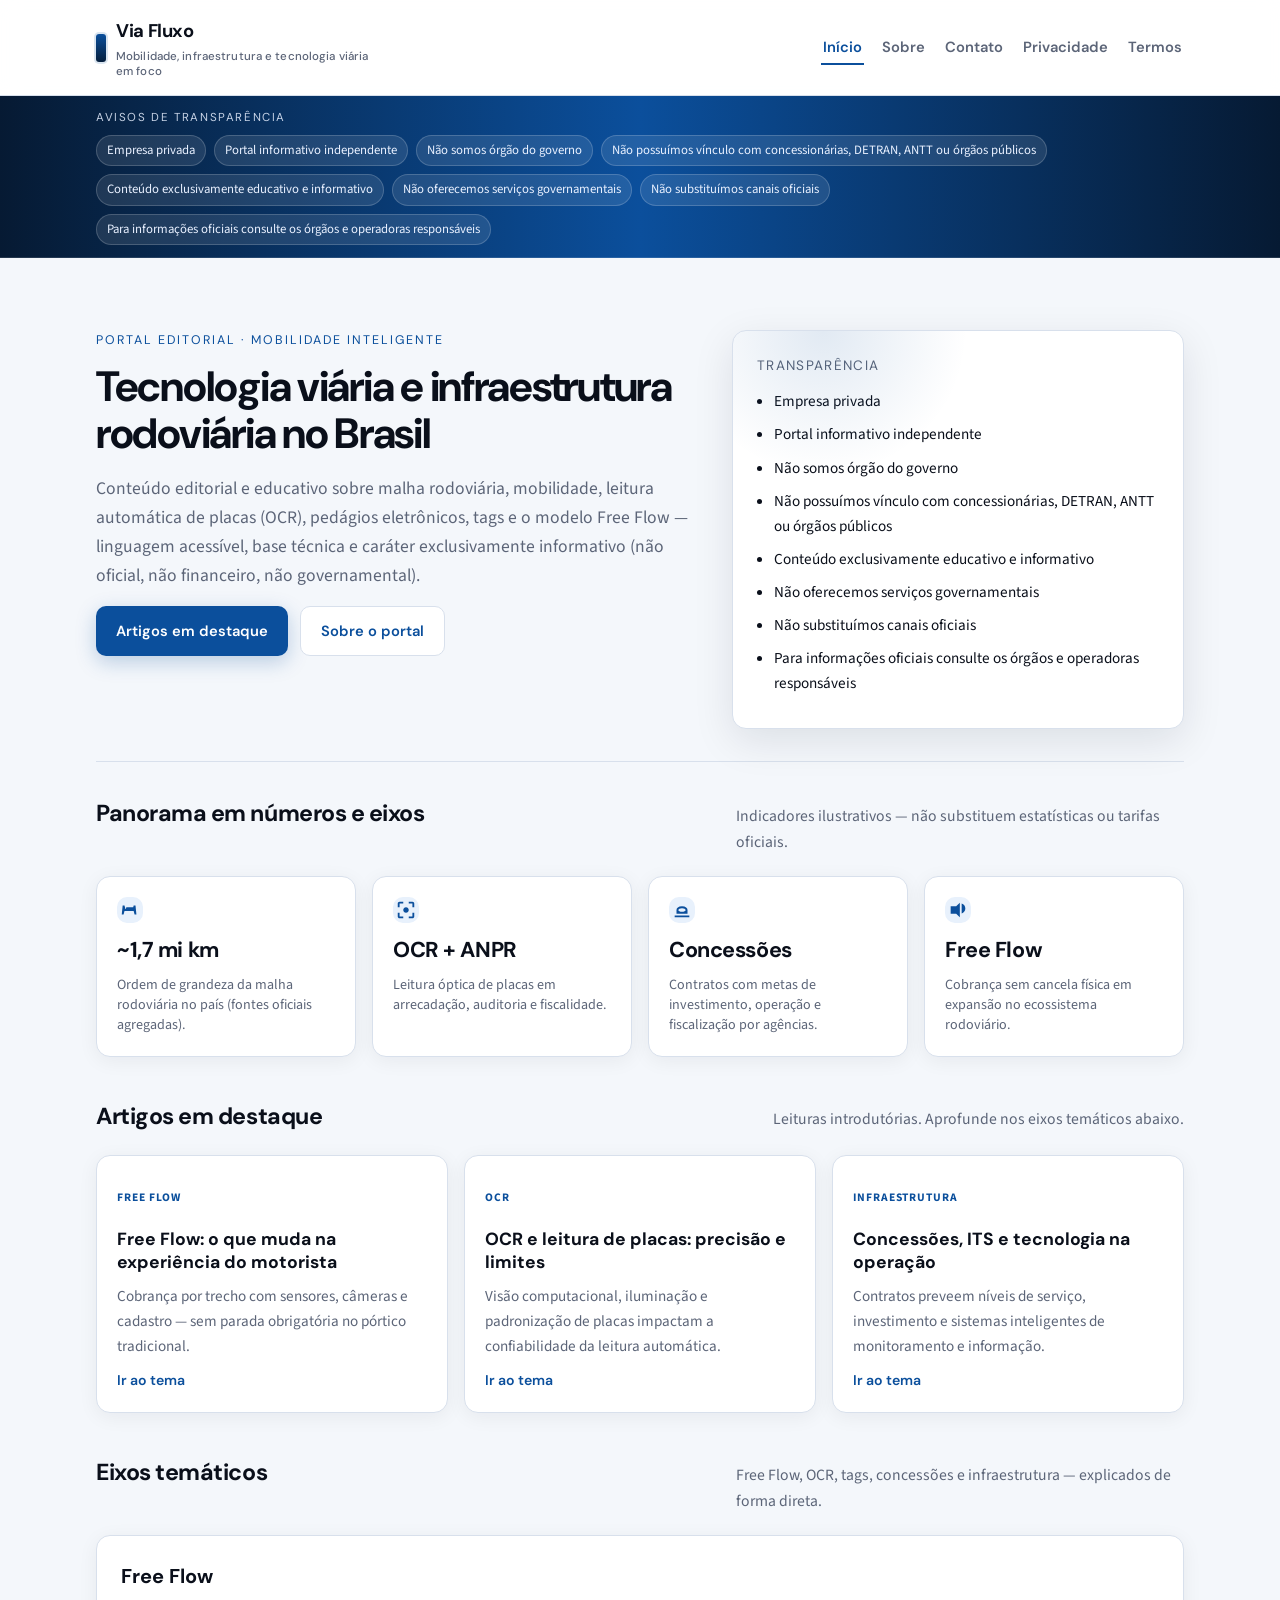
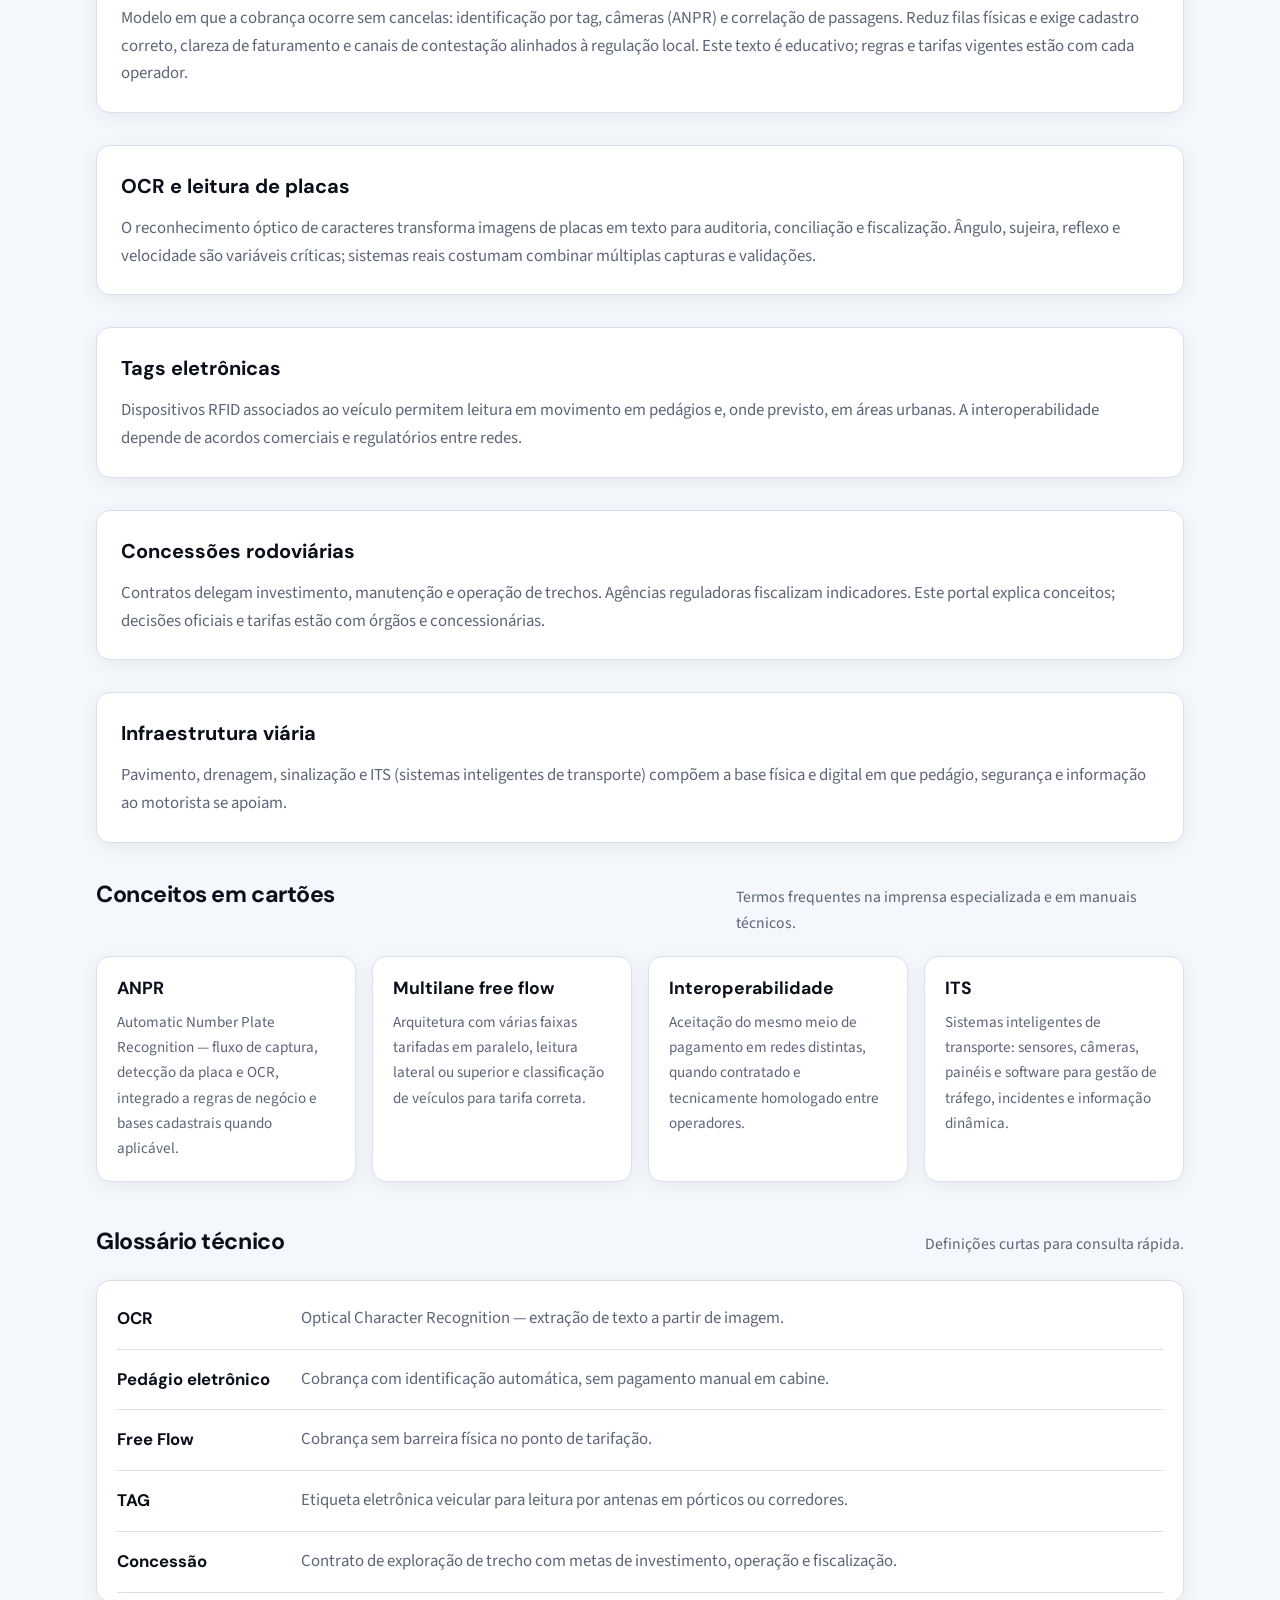
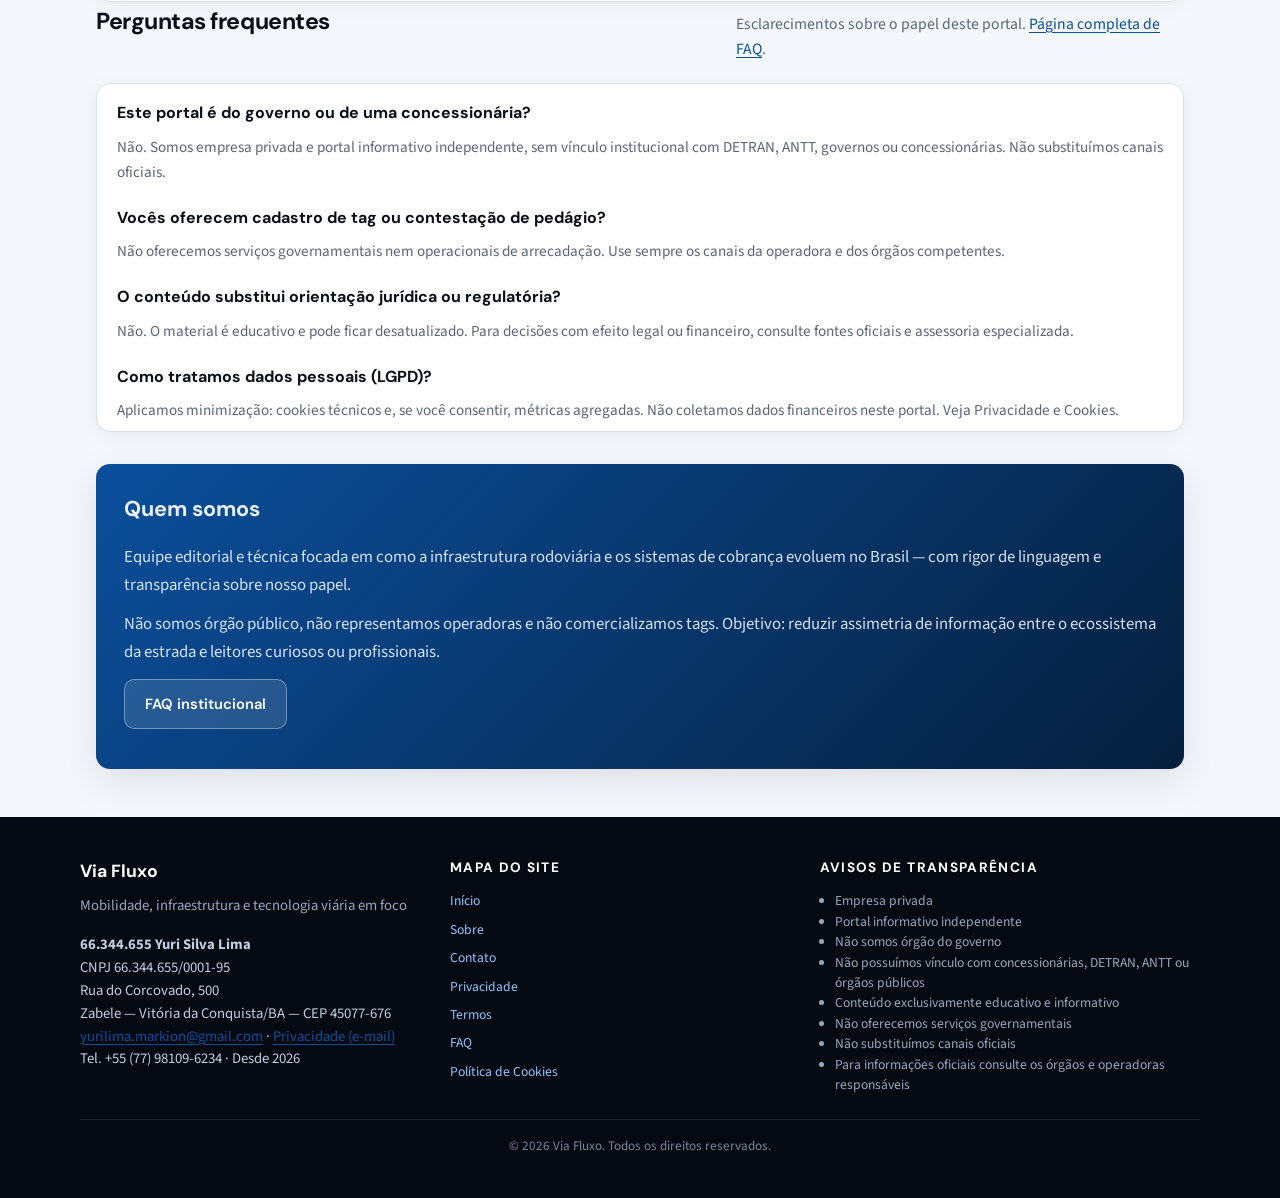
==== index.html @ dfa9f83c "Add files via upload" ====
<!DOCTYPE html>
<html lang="pt-BR">
  <head>
    <meta charset="UTF-8" />
    <meta name="viewport" content="width=device-width, initial-scale=1" />
    <meta
      name="description"
      content="Portal editorial sobre mobilidade viária, OCR, pedágio eletrônico e Free Flow no Brasil — conteúdo educativo e independente."
    />
    <title>Portal</title>
    <link rel="preconnect" href="https://fonts.googleapis.com" />
    <link rel="preconnect" href="https://fonts.gstatic.com" crossorigin />
    <link
      href="https://fonts.googleapis.com/css2?family=DM+Sans:ital,opsz,wght@0,9..40,500;0,9..40,600;0,9..40,700;1,9..40,600&family=Source+Sans+3:wght@400;500;600&display=swap"
      rel="stylesheet"
    />
    <link rel="stylesheet" href="css/styles.css" />
  </head>
  <body data-page-title="Início">
    <header class="site-header">
      <div class="header__inner">
        <a class="logo" href="index.html">
          <span class="logo__mark" aria-hidden="true"></span>
          <span class="logo__text"
            ><span data-bind="meta.nomePortal"></span
            ><small class="logo__tagline" data-bind="meta.slogan"></small
          ></span>
        </a>
        <button type="button" class="nav-toggle" id="nav-toggle" aria-expanded="false" aria-controls="site-nav">
          <span class="nav-toggle__bar"></span>
          <span class="nav-toggle__bar"></span>
          <span class="nav-toggle__bar"></span>
          <span class="visually-hidden">Abrir menu</span>
        </button>
        <nav class="nav" id="site-nav" aria-label="Principal">
          <ul class="nav__list">
            <li><a class="nav__link is-active" href="index.html" aria-current="page">Início</a></li>
            <li><a class="nav__link" href="sobre.html">Sobre</a></li>
            <li><a class="nav__link" href="contato.html">Contato</a></li>
            <li><a class="nav__link" href="privacidade.html">Privacidade</a></li>
            <li><a class="nav__link" href="termos.html">Termos</a></li>
          </ul>
        </nav>
      </div>
    </header>

    <section class="transparencia" aria-label="Transparência">
      <div class="transparencia__inner">
        <p class="transparencia__titulo" data-bind="transparencia.tituloFaixa"></p>
        <div class="transparencia__track" role="list" data-transparencia-track></div>
      </div>
    </section>

    <main>
      <section class="hero" aria-labelledby="hero-title">
        <div class="hero__grid">
          <div>
            <p class="hero__kicker">Portal editorial · Mobilidade inteligente</p>
            <h1 id="hero-title">Tecnologia viária e infraestrutura rodoviária no Brasil</h1>
            <p class="hero__sub">
              Conteúdo editorial e educativo sobre malha rodoviária, mobilidade, leitura automática de placas (OCR),
              pedágios eletrônicos, tags e o modelo Free Flow — linguagem acessível, base técnica e caráter
              exclusivamente informativo (não oficial, não financeiro, não governamental).
            </p>
            <div class="hero__actions">
              <a class="btn btn--primary" href="#artigos">Artigos em destaque</a>
              <a class="btn btn--secondary" href="sobre.html">Sobre o portal</a>
            </div>
          </div>
          <aside class="hero__panel" aria-label="Resumo institucional">
            <p class="hero__panel-title">Transparência</p>
            <ul data-transparencia-footer class="hero-panel__list"></ul>
          </aside>
        </div>
      </section>

      <section aria-labelledby="stats-title">
        <div class="section-head">
          <h2 id="stats-title">Panorama em números e eixos</h2>
          <p>Indicadores ilustrativos — não substituem estatísticas ou tarifas oficiais.</p>
        </div>
        <div class="stats-grid">
          <article class="stat-card">
            <div class="stat-card__icon" aria-hidden="true">
              <svg viewBox="0 0 24 24" width="22" height="22"><path fill="currentColor" d="M3 17h2l1-4h10l1 4h2l-1-10h-2l-1 4H7L6 7H4L3 17zm4.5-6h9l-.5-2h-8l-.5 2z"/></svg>
            </div>
            <p class="stat-card__value">~1,7 mi km</p>
            <p class="stat-card__label">Ordem de grandeza da malha rodoviária no país (fontes oficiais agregadas).</p>
          </article>
          <article class="stat-card">
            <div class="stat-card__icon" aria-hidden="true">
              <svg viewBox="0 0 24 24" width="22" height="22"><path fill="currentColor" d="M5 15H3v4c0 1.1.9 2 2 2h4v-2H5v-4zM5 5h4V3H5c-1.1 0-2 .9-2 2v4h2V5zm14-2h-4v2h4v4h2V5c0-1.1-.9-2-2-2zm0 16h-4v2h4c1.1 0 2-.9 2-2v-4h-2v4zM12 9c-1.66 0-3 1.34-3 3s1.34 3 3 3 3-1.34 3-3-1.34-3-3-3z"/></svg>
            </div>
            <p class="stat-card__value">OCR + ANPR</p>
            <p class="stat-card__label">Leitura óptica de placas em arrecadação, auditoria e fiscalidade.</p>
          </article>
          <article class="stat-card">
            <div class="stat-card__icon" aria-hidden="true">
              <svg viewBox="0 0 24 24" width="22" height="22"><path fill="currentColor" d="M6 12c0-2 2-4 6-4s6 2 6 4v4H6v-4zm2 0c0 1 1.8 2 4 2s4-1 4-2-1.8-2-4-2-4 1-4 2zM4 18h16v2H4v-2z"/></svg>
            </div>
            <p class="stat-card__value">Concessões</p>
            <p class="stat-card__label">Contratos com metas de investimento, operação e fiscalização por agências.</p>
          </article>
          <article class="stat-card">
            <div class="stat-card__icon" aria-hidden="true">
              <svg viewBox="0 0 24 24" width="22" height="22"><path fill="currentColor" d="M14 4l-4 4H4v8h6l4 4V4zm2 4.26v7.48c2.32-.66 4-2.8 4-5.37s-1.68-4.71-4-5.37z"/></svg>
            </div>
            <p class="stat-card__value">Free Flow</p>
            <p class="stat-card__label">Cobrança sem cancela física em expansão no ecossistema rodoviário.</p>
          </article>
        </div>
      </section>

      <section id="artigos" aria-labelledby="artigos-title">
        <div class="section-head">
          <h2 id="artigos-title">Artigos em destaque</h2>
          <p>Leituras introdutórias. Aprofunde nos eixos temáticos abaixo.</p>
        </div>
        <div class="cards-grid">
          <article class="card">
            <p class="card__tag">Free Flow</p>
            <h3 class="card__title"><a href="#sec-free-flow">Free Flow: o que muda na experiência do motorista</a></h3>
            <p class="card__excerpt">
              Cobrança por trecho com sensores, câmeras e cadastro — sem parada obrigatória no pórtico tradicional.
            </p>
            <a class="card__more" href="#sec-free-flow">Ir ao tema</a>
          </article>
          <article class="card">
            <p class="card__tag">OCR</p>
            <h3 class="card__title"><a href="#sec-ocr">OCR e leitura de placas: precisão e limites</a></h3>
            <p class="card__excerpt">
              Visão computacional, iluminação e padronização de placas impactam a confiabilidade da leitura automática.
            </p>
            <a class="card__more" href="#sec-ocr">Ir ao tema</a>
          </article>
          <article class="card">
            <p class="card__tag">Infraestrutura</p>
            <h3 class="card__title"><a href="#sec-concessoes">Concessões, ITS e tecnologia na operação</a></h3>
            <p class="card__excerpt">
              Contratos preveem níveis de serviço, investimento e sistemas inteligentes de monitoramento e informação.
            </p>
            <a class="card__more" href="#sec-concessoes">Ir ao tema</a>
          </article>
        </div>
      </section>

      <section aria-labelledby="temas-title">
        <div class="section-head">
          <h2 id="temas-title">Eixos temáticos</h2>
          <p>Free Flow, OCR, tags, concessões e infraestrutura — explicados de forma direta.</p>
        </div>

        <section class="topic-section" id="sec-free-flow">
          <h2 class="topic-section__title">Free Flow</h2>
          <p class="topic-section__text">
            Modelo em que a cobrança ocorre sem cancelas: identificação por tag, câmeras (ANPR) e correlação de
            passagens. Reduz filas físicas e exige cadastro correto, clareza de faturamento e canais de contestação
            alinhados à regulação local. Este texto é educativo; regras e tarifas vigentes estão com cada operador.
          </p>
        </section>

        <section class="topic-section" id="sec-ocr">
          <h2 class="topic-section__title">OCR e leitura de placas</h2>
          <p class="topic-section__text">
            O reconhecimento óptico de caracteres transforma imagens de placas em texto para auditoria, conciliação e
            fiscalização. Ângulo, sujeira, reflexo e velocidade são variáveis críticas; sistemas reais costumam combinar
            múltiplas capturas e validações.
          </p>
        </section>

        <section class="topic-section" id="sec-tags">
          <h2 class="topic-section__title">Tags eletrônicas</h2>
          <p class="topic-section__text">
            Dispositivos RFID associados ao veículo permitem leitura em movimento em pedágios e, onde previsto, em
            áreas urbanas. A interoperabilidade depende de acordos comerciais e regulatórios entre redes.
          </p>
        </section>

        <section class="topic-section" id="sec-concessoes">
          <h2 class="topic-section__title">Concessões rodoviárias</h2>
          <p class="topic-section__text">
            Contratos delegam investimento, manutenção e operação de trechos. Agências reguladoras fiscalizam
            indicadores. Este portal explica conceitos; decisões oficiais e tarifas estão com órgãos e concessionárias.
          </p>
        </section>

        <section class="topic-section" id="sec-infra">
          <h2 class="topic-section__title">Infraestrutura viária</h2>
          <p class="topic-section__text">
            Pavimento, drenagem, sinalização e ITS (sistemas inteligentes de transporte) compõem a base física e digital
            em que pedágio, segurança e informação ao motorista se apoiam.
          </p>
        </section>
      </section>

      <section aria-labelledby="conceitos-title">
        <div class="section-head">
          <h2 id="conceitos-title">Conceitos em cartões</h2>
          <p>Termos frequentes na imprensa especializada e em manuais técnicos.</p>
        </div>
        <div class="cards-grid">
          <article class="card">
            <h3 class="card__title">ANPR</h3>
            <p class="card__excerpt">
              Automatic Number Plate Recognition — fluxo de captura, detecção da placa e OCR, integrado a regras de
              negócio e bases cadastrais quando aplicável.
            </p>
          </article>
          <article class="card">
            <h3 class="card__title">Multilane free flow</h3>
            <p class="card__excerpt">
              Arquitetura com várias faixas tarifadas em paralelo, leitura lateral ou superior e classificação de
              veículos para tarifa correta.
            </p>
          </article>
          <article class="card">
            <h3 class="card__title">Interoperabilidade</h3>
            <p class="card__excerpt">
              Aceitação do mesmo meio de pagamento em redes distintas, quando contratado e tecnicamente homologado
              entre operadores.
            </p>
          </article>
          <article class="card">
            <h3 class="card__title">ITS</h3>
            <p class="card__excerpt">
              Sistemas inteligentes de transporte: sensores, câmeras, painéis e software para gestão de tráfego,
              incidentes e informação dinâmica.
            </p>
          </article>
        </div>
      </section>

      <section aria-labelledby="glossario-title">
        <div class="section-head">
          <h2 id="glossario-title">Glossário técnico</h2>
          <p>Definições curtas para consulta rápida.</p>
        </div>
        <div class="card" style="padding-top: 8px; padding-bottom: 8px">
          <dl class="glossary">
            <div class="glossary__row">
              <dt>OCR</dt>
              <dd>Optical Character Recognition — extração de texto a partir de imagem.</dd>
            </div>
            <div class="glossary__row">
              <dt>Pedágio eletrônico</dt>
              <dd>Cobrança com identificação automática, sem pagamento manual em cabine.</dd>
            </div>
            <div class="glossary__row">
              <dt>Free Flow</dt>
              <dd>Cobrança sem barreira física no ponto de tarifação.</dd>
            </div>
            <div class="glossary__row">
              <dt>TAG</dt>
              <dd>Etiqueta eletrônica veicular para leitura por antenas em pórticos ou corredores.</dd>
            </div>
            <div class="glossary__row">
              <dt>Concessão</dt>
              <dd>Contrato de exploração de trecho com metas de investimento, operação e fiscalização.</dd>
            </div>
          </dl>
        </div>
      </section>

      <section aria-labelledby="faq-title">
        <div class="section-head">
          <h2 id="faq-title">Perguntas frequentes</h2>
          <p>Esclarecimentos sobre o papel deste portal. <a href="faq.html">Página completa de FAQ</a>.</p>
        </div>
        <div class="card" style="padding: 0 20px">
          <div class="faq-block">
            <h3 class="faq-block__q">Este portal é do governo ou de uma concessionária?</h3>
            <p class="faq-block__a">
              Não. Somos empresa privada e portal informativo independente, sem vínculo institucional com DETRAN, ANTT,
              governos ou concessionárias. Não substituímos canais oficiais.
            </p>
            <h3 class="faq-block__q">Vocês oferecem cadastro de tag ou contestação de pedágio?</h3>
            <p class="faq-block__a">
              Não oferecemos serviços governamentais nem operacionais de arrecadação. Use sempre os canais da operadora
              e dos órgãos competentes.
            </p>
            <h3 class="faq-block__q">O conteúdo substitui orientação jurídica ou regulatória?</h3>
            <p class="faq-block__a">
              Não. O material é educativo e pode ficar desatualizado. Para decisões com efeito legal ou financeiro,
              consulte fontes oficiais e assessoria especializada.
            </p>
            <h3 class="faq-block__q">Como tratamos dados pessoais (LGPD)?</h3>
            <p class="faq-block__a">
              Aplicamos minimização: cookies técnicos e, se você consentir, métricas agregadas. Não coletamos dados
              financeiros neste portal. Veja Privacidade e Cookies.
            </p>
          </div>
        </div>
      </section>

      <section class="quem-somos" aria-labelledby="quem-title">
        <h2 id="quem-title">Quem somos</h2>
        <p>
          Equipe editorial e técnica focada em como a infraestrutura rodoviária e os sistemas de cobrança evoluem no
          Brasil — com rigor de linguagem e transparência sobre nosso papel.
        </p>
        <p>
          Não somos órgão público, não representamos operadoras e não comercializamos tags. Objetivo: reduzir
          assimetria de informação entre o ecossistema da estrada e leitores curiosos ou profissionais.
        </p>
        <p class="quem-somos__cta"><a class="btn btn--secondary" href="faq.html">FAQ institucional</a></p>
      </section>
    </main>

    <footer class="site-footer">
      <div class="footer__grid">
        <div>
          <h2 class="footer__title" data-bind="meta.nomePortal"></h2>
          <p class="footer__tagline" data-bind="meta.slogan"></p>
          <p class="footer__legal">
            <strong data-bind="empresa.razaoSocial"></strong><br />
            CNPJ <span data-bind="empresa.cnpj"></span><br />
            <span data-bind="empresa.enderecoLinha1"></span><br />
            <span data-bind="empresa.enderecoLinha2"></span><br />
            <a data-mailto="empresa.emailContato"><span data-bind="empresa.emailContato"></span></a>
            · <a data-mailto="empresa.emailPrivacidade">Privacidade (e-mail)</a><br />
            Tel. <span data-bind="empresa.telefone"></span> · Desde <span data-bind="empresa.anoFundacao"></span>
          </p>
        </div>
        <div>
          <h3 class="footer__subtitle">Mapa do site</h3>
          <ul class="footer__list footer__list--plain">
            <li><a href="index.html">Início</a></li>
            <li><a href="sobre.html">Sobre</a></li>
            <li><a href="contato.html">Contato</a></li>
            <li><a href="privacidade.html">Privacidade</a></li>
            <li><a href="termos.html">Termos</a></li>
            <li><a href="faq.html">FAQ</a></li>
            <li><a href="cookies.html">Política de Cookies</a></li>
          </ul>
        </div>
        <div>
          <h3 class="footer__subtitle" data-bind="transparencia.tituloFaixa"></h3>
          <ul class="footer__list" data-transparencia-footer></ul>
        </div>
      </div>
      <p class="footer__bottom">
        © <span data-year></span> <span data-bind="empresa.nomeFantasia"></span>. Todos os direitos reservados.
      </p>
    </footer>

    <script src="js/site.config.js"></script>
    <script src="js/site.js"></script>
  </body>
</html>
---- css/styles.css ----
/* Via Fluxo — portal editorial, paleta azul / branco / preto */
:root {
  --color-bg: #f4f7fb;
  --color-surface: #ffffff;
  --color-ink: #0a0f1a;
  --color-muted: #5c6578;
  --color-line: #d8e0ec;
  --color-accent: #0b4f9c;
  --color-accent-soft: #e8f1fc;
  --color-accent-dark: #06356a;
  --shadow-sm: 0 4px 20px rgba(10, 22, 40, 0.06);
  --shadow-md: 0 12px 40px rgba(10, 22, 40, 0.1);
  --radius: 14px;
  --font-display: "DM Sans", system-ui, sans-serif;
  --font-body: "Source Sans 3", "Segoe UI", system-ui, sans-serif;
  --space: 8px;
  --max: 1120px;
}

*,
*::before,
*::after {
  box-sizing: border-box;
}

html {
  scroll-behavior: smooth;
}

body {
  margin: 0;
  font-family: var(--font-body);
  font-size: 1.05rem;
  line-height: 1.65;
  color: var(--color-ink);
  background: var(--color-bg);
  min-height: 100vh;
  display: flex;
  flex-direction: column;
}

.visually-hidden {
  position: absolute;
  width: 1px;
  height: 1px;
  padding: 0;
  margin: -1px;
  overflow: hidden;
  clip: rect(0, 0, 0, 0);
  white-space: nowrap;
  border: 0;
}

a {
  color: var(--color-accent);
  text-decoration-thickness: 1px;
  text-underline-offset: 3px;
}

a:hover {
  color: var(--color-accent-dark);
}

img {
  max-width: 100%;
  height: auto;
}

.site-header {
  position: sticky;
  top: 0;
  z-index: 40;
  background: rgba(255, 255, 255, 0.92);
  backdrop-filter: blur(10px);
  border-bottom: 1px solid var(--color-line);
}

.header__inner {
  max-width: var(--max);
  margin: 0 auto;
  padding: calc(var(--space) * 2) calc(var(--space) * 2);
  display: flex;
  align-items: center;
  justify-content: space-between;
  gap: calc(var(--space) * 2);
}

.logo {
  display: inline-flex;
  align-items: center;
  gap: 10px;
  font-family: var(--font-display);
  font-weight: 700;
  font-size: 1.15rem;
  letter-spacing: -0.02em;
  color: var(--color-ink);
  text-decoration: none;
}

.logo:hover {
  color: var(--color-accent);
}

.logo__mark {
  width: 10px;
  height: 28px;
  border-radius: 3px;
  background: linear-gradient(180deg, var(--color-accent) 0%, #051f3d 100%);
  box-shadow: 0 0 0 2px rgba(11, 79, 156, 0.15);
}

.nav-toggle {
  display: none;
  flex-direction: column;
  gap: 5px;
  padding: 10px;
  border: 1px solid var(--color-line);
  border-radius: 10px;
  background: var(--color-surface);
  cursor: pointer;
}

.nav-toggle__bar {
  width: 22px;
  height: 2px;
  background: var(--color-ink);
  border-radius: 1px;
}

.nav__list {
  list-style: none;
  margin: 0;
  padding: 0;
  display: flex;
  flex-wrap: wrap;
  gap: calc(var(--space) * 0.5) calc(var(--space) * 2);
}

.nav__link {
  font-family: var(--font-display);
  font-weight: 600;
  font-size: 0.92rem;
  color: var(--color-muted);
  text-decoration: none;
  padding: 6px 2px;
  border-bottom: 2px solid transparent;
}

.nav__link:hover,
.nav__link.is-active {
  color: var(--color-accent);
  border-bottom-color: var(--color-accent);
}

.transparencia {
  background: linear-gradient(90deg, #061a33 0%, #0b4f9c 50%, #061a33 100%);
  color: #e8f0ff;
  font-size: 0.8rem;
  border-bottom: 1px solid rgba(255, 255, 255, 0.12);
}

.transparencia__inner {
  max-width: var(--max);
  margin: 0 auto;
  padding: calc(var(--space) * 1.5) calc(var(--space) * 2);
}

.transparencia__titulo {
  margin: 0 0 8px;
  font-family: var(--font-display);
  font-size: 0.72rem;
  text-transform: uppercase;
  letter-spacing: 0.14em;
  opacity: 0.85;
}

.transparencia__track {
  display: flex;
  flex-wrap: wrap;
  gap: 8px;
}

.transparencia__item {
  display: inline-block;
  padding: 6px 10px;
  border-radius: 999px;
  background: rgba(255, 255, 255, 0.1);
  border: 1px solid rgba(255, 255, 255, 0.18);
  white-space: normal;
  line-height: 1.35;
}

main {
  flex: 1;
  max-width: var(--max);
  margin: 0 auto;
  padding: calc(var(--space) * 4) calc(var(--space) * 2) calc(var(--space) * 6);
  width: 100%;
}

.hero {
  display: grid;
  gap: calc(var(--space) * 3);
  padding: calc(var(--space) * 5) 0 calc(var(--space) * 4);
  border-bottom: 1px solid var(--color-line);
  margin-bottom: calc(var(--space) * 4);
}

.hero__grid {
  display: grid;
  gap: calc(var(--space) * 3);
  grid-template-columns: 1fr;
}

@media (min-width: 880px) {
  .hero__grid {
    grid-template-columns: 1.15fr 0.85fr;
    align-items: start;
  }
}

.hero__kicker {
  font-family: var(--font-display);
  font-size: 0.78rem;
  text-transform: uppercase;
  letter-spacing: 0.16em;
  color: var(--color-accent);
  margin: 0 0 12px;
}

.hero h1 {
  font-family: var(--font-display);
  font-size: clamp(1.85rem, 4vw, 2.65rem);
  line-height: 1.12;
  letter-spacing: -0.03em;
  margin: 0 0 16px;
  color: var(--color-ink);
}

.hero__sub {
  margin: 0;
  font-size: 1.1rem;
  color: var(--color-muted);
  max-width: 36em;
}

.hero__actions {
  display: flex;
  flex-wrap: wrap;
  gap: 12px;
  margin-top: calc(var(--space) * 2);
}

.hero__panel {
  background: var(--color-surface);
  border-radius: var(--radius);
  box-shadow: var(--shadow-md);
  border: 1px solid var(--color-line);
  padding: calc(var(--space) * 3);
  position: relative;
  overflow: hidden;
}

.hero__panel::before {
  content: "";
  position: absolute;
  inset: -40% 40% auto -20%;
  height: 80%;
  background: radial-gradient(circle, rgba(11, 79, 156, 0.12), transparent 60%);
  pointer-events: none;
}

.hero__panel-title {
  font-family: var(--font-display);
  font-size: 0.85rem;
  text-transform: uppercase;
  letter-spacing: 0.1em;
  color: var(--color-muted);
  margin: 0 0 12px;
}

.hero__panel ul {
  margin: 0;
  padding-left: 1.1em;
  color: var(--color-ink);
  font-size: 0.95rem;
}

.hero__panel li {
  margin-bottom: 8px;
}

.hero-panel__list {
  margin: 0;
  padding-left: 1.1em;
  color: var(--color-ink);
  font-size: 0.9rem;
}

.faq-block__q {
  font-family: var(--font-display);
  font-size: 1rem;
  margin: 20px 0 8px;
  color: var(--color-ink);
}

.faq-block__q:first-child {
  margin-top: 16px;
}

.faq-block__a {
  margin: 0 0 8px;
  color: var(--color-muted);
  font-size: 0.95rem;
}

.btn {
  display: inline-flex;
  align-items: center;
  justify-content: center;
  gap: 8px;
  font-family: var(--font-display);
  font-weight: 600;
  font-size: 0.92rem;
  padding: 12px 20px;
  border-radius: 10px;
  border: none;
  cursor: pointer;
  text-decoration: none;
  transition: background 0.2s ease, color 0.2s ease, box-shadow 0.2s ease;
}

.btn--primary {
  background: var(--color-accent);
  color: #fff;
  box-shadow: 0 6px 20px rgba(11, 79, 156, 0.25);
}

.btn--primary:hover {
  background: var(--color-accent-dark);
  color: #fff;
}

.btn--secondary {
  background: var(--color-surface);
  color: var(--color-accent);
  border: 1px solid var(--color-line);
}

.btn--secondary:hover {
  border-color: var(--color-accent);
}

.btn--ghost {
  background: transparent;
  color: var(--color-ink);
  border: 1px solid var(--color-line);
}

.section-head {
  display: flex;
  flex-wrap: wrap;
  align-items: baseline;
  justify-content: space-between;
  gap: 12px;
  margin-bottom: calc(var(--space) * 2.5);
}

.section-head h2 {
  font-family: var(--font-display);
  font-size: 1.45rem;
  margin: 0;
  letter-spacing: -0.02em;
}

.section-head p {
  margin: 0;
  color: var(--color-muted);
  max-width: 28rem;
  font-size: 0.98rem;
}

.stats-grid {
  display: grid;
  grid-template-columns: repeat(auto-fit, minmax(200px, 1fr));
  gap: calc(var(--space) * 2);
  margin-bottom: calc(var(--space) * 5);
}

.stat-card {
  background: var(--color-surface);
  border-radius: var(--radius);
  padding: calc(var(--space) * 2.5);
  border: 1px solid var(--color-line);
  box-shadow: var(--shadow-sm);
}

.stat-card__icon {
  width: 40px;
  height: 40px;
  border-radius: 10px;
  background: var(--color-accent-soft);
  color: var(--color-accent);
  display: flex;
  align-items: center;
  justify-content: center;
  margin-bottom: 12px;
}

.stat-card__icon svg {
  width: 22px;
  height: 22px;
}

.stat-card__value {
  font-family: var(--font-display);
  font-weight: 700;
  font-size: 1.35rem;
  margin: 0 0 6px;
  letter-spacing: -0.02em;
}

.stat-card__label {
  margin: 0;
  font-size: 0.88rem;
  color: var(--color-muted);
  line-height: 1.45;
}

.cards-grid {
  display: grid;
  grid-template-columns: repeat(auto-fit, minmax(260px, 1fr));
  gap: calc(var(--space) * 2);
  margin-bottom: calc(var(--space) * 5);
}

.card {
  background: var(--color-surface);
  border-radius: var(--radius);
  padding: calc(var(--space) * 2.5);
  border: 1px solid var(--color-line);
  box-shadow: var(--shadow-sm);
  display: flex;
  flex-direction: column;
  gap: 10px;
}

.card__tag {
  font-size: 0.72rem;
  font-weight: 700;
  text-transform: uppercase;
  letter-spacing: 0.08em;
  color: var(--color-accent);
}

.card__title {
  font-family: var(--font-display);
  font-size: 1.1rem;
  margin: 0;
  line-height: 1.3;
}

.card__title a {
  color: inherit;
  text-decoration: none;
}

.card__title a:hover {
  color: var(--color-accent);
}

.card__excerpt {
  margin: 0;
  flex: 1;
  color: var(--color-muted);
  font-size: 0.95rem;
}

.card__more {
  font-family: var(--font-display);
  font-weight: 600;
  font-size: 0.88rem;
  text-decoration: none;
}

.topic-section {
  margin-bottom: calc(var(--space) * 4);
  padding: calc(var(--space) * 3);
  background: var(--color-surface);
  border-radius: var(--radius);
  border: 1px solid var(--color-line);
  box-shadow: var(--shadow-sm);
}

.topic-section__title {
  font-family: var(--font-display);
  font-size: 1.25rem;
  margin: 0 0 12px;
}

.topic-section__text {
  margin: 0;
  color: var(--color-muted);
}

.glossary {
  margin: 0;
}

.glossary__row {
  display: grid;
  gap: 6px;
  padding: 16px 0;
  border-bottom: 1px solid var(--color-line);
}

@media (min-width: 640px) {
  .glossary__row {
    grid-template-columns: 160px 1fr;
    gap: 24px;
    align-items: start;
  }
}

.glossary dt {
  font-family: var(--font-display);
  font-weight: 700;
  color: var(--color-ink);
}

.glossary dd {
  margin: 0;
  color: var(--color-muted);
}

.faq-item {
  border-bottom: 1px solid var(--color-line);
}

.faq-item__btn {
  width: 100%;
  text-align: left;
  padding: 18px 8px 18px 0;
  border: none;
  background: none;
  font-family: var(--font-display);
  font-size: 1rem;
  font-weight: 600;
  color: var(--color-ink);
  cursor: pointer;
  display: flex;
  align-items: center;
  justify-content: space-between;
  gap: 12px;
}

.faq-item__btn::after {
  content: "+";
  flex-shrink: 0;
  font-weight: 400;
  color: var(--color-accent);
  font-size: 1.25rem;
}

.faq-item__btn[aria-expanded="true"]::after {
  content: "−";
}

.faq-item__panel {
  padding: 0 0 18px;
  color: var(--color-muted);
}

.faq-item__panel p {
  margin: 0;
}

.quem-somos {
  background: linear-gradient(135deg, #0b4f9c 0%, #051f3d 100%);
  color: #e8f0ff;
  border-radius: var(--radius);
  padding: calc(var(--space) * 3.5);
  margin-top: calc(var(--space) * 4);
  box-shadow: var(--shadow-md);
}

.quem-somos h2 {
  font-family: var(--font-display);
  margin: 0 0 16px;
  font-size: 1.35rem;
}

.quem-somos p {
  margin: 0 0 12px;
  color: rgba(232, 240, 255, 0.92);
}

.quem-somos__cta {
  margin-top: 20px;
}

.quem-somos .btn--secondary {
  background: rgba(255, 255, 255, 0.12);
  color: #fff;
  border-color: rgba(255, 255, 255, 0.35);
}

.quem-somos .btn--secondary:hover {
  background: rgba(255, 255, 255, 0.2);
}

.site-footer {
  background: #050a12;
  color: #c5cedd;
  padding: calc(var(--space) * 5) calc(var(--space) * 2);
  font-size: 0.92rem;
}

.footer__grid {
  max-width: var(--max);
  margin: 0 auto;
  display: grid;
  gap: calc(var(--space) * 3);
  grid-template-columns: 1fr;
}

@media (min-width: 900px) {
  .footer__grid {
    grid-template-columns: 1fr 1fr 1.1fr;
  }
}

.footer__title {
  font-family: var(--font-display);
  color: #fff;
  margin: 0 0 8px;
  font-size: 1.1rem;
}

.footer__tagline {
  margin: 0 0 16px;
  color: #9aa7bc;
}

.footer__legal {
  margin: 0;
  line-height: 1.55;
}

.footer__subtitle {
  font-family: var(--font-display);
  color: #fff;
  font-size: 0.85rem;
  text-transform: uppercase;
  letter-spacing: 0.1em;
  margin: 0 0 12px;
}

.footer__contact {
  margin: 0 0 12px;
}

.footer__contact a {
  color: #8ec5ff;
}

.footer__links {
  margin: 0;
}

.footer__links a {
  color: #8ec5ff;
  text-decoration: none;
}

.footer__links a:hover {
  text-decoration: underline;
}

.footer__sep {
  margin: 0 6px;
  opacity: 0.5;
}

.footer__list {
  margin: 0;
  padding-left: 1.1em;
  color: #9aa7bc;
  font-size: 0.85rem;
  line-height: 1.5;
}

.footer__bottom {
  max-width: var(--max);
  margin: calc(var(--space) * 3) auto 0;
  padding-top: calc(var(--space) * 2);
  border-top: 1px solid rgba(255, 255, 255, 0.1);
  font-size: 0.82rem;
  color: #7a869c;
  text-align: center;
}

.cookie-bar {
  position: fixed;
  z-index: 50;
  left: 0;
  right: 0;
  bottom: 0;
  padding: calc(var(--space) * 2);
  background: rgba(5, 10, 18, 0.96);
  color: #e8edf5;
  border-top: 1px solid rgba(255, 255, 255, 0.1);
}

.cookie-bar__inner {
  max-width: var(--max);
  margin: 0 auto;
  display: flex;
  flex-wrap: wrap;
  gap: 16px;
  align-items: flex-end;
  justify-content: space-between;
}

.cookie-bar__text {
  margin: 0;
  flex: 1 1 280px;
  font-size: 0.9rem;
  line-height: 1.5;
}

.cookie-bar__text a {
  color: #8ec5ff;
}

.cookie-bar__actions {
  display: flex;
  flex-wrap: wrap;
  gap: 10px;
}

.cookie-bar .btn--primary {
  background: var(--color-accent);
}

.cookie-bar .btn--ghost {
  color: #fff;
  border-color: rgba(255, 255, 255, 0.25);
}

/* Páginas internas */
.page-hero {
  padding-bottom: calc(var(--space) * 3);
  border-bottom: 1px solid var(--color-line);
  margin-bottom: calc(var(--space) * 3);
}

.page-hero h1 {
  font-family: var(--font-display);
  font-size: clamp(1.6rem, 3vw, 2rem);
  margin: 0 0 10px;
}

.page-hero p {
  margin: 0;
  color: var(--color-muted);
  max-width: 40em;
}

.prose {
  max-width: 44rem;
}

.prose h2 {
  font-family: var(--font-display);
  font-size: 1.2rem;
  margin: calc(var(--space) * 3) 0 calc(var(--space) * 1.5);
}

.prose h3 {
  font-family: var(--font-display);
  font-size: 1.05rem;
  margin: calc(var(--space) * 2.5) 0 8px;
}

.prose p,
.prose li {
  color: var(--color-muted);
}

.prose ul {
  padding-left: 1.2em;
}

.contact-card {
  background: var(--color-surface);
  border: 1px solid var(--color-line);
  border-radius: var(--radius);
  padding: calc(var(--space) * 3);
  box-shadow: var(--shadow-sm);
  margin-bottom: calc(var(--space) * 3);
}

.contact-card dl {
  margin: 0;
}

.contact-card dt {
  font-family: var(--font-display);
  font-size: 0.75rem;
  text-transform: uppercase;
  letter-spacing: 0.1em;
  color: var(--color-muted);
  margin-top: 16px;
}

.contact-card dt:first-child {
  margin-top: 0;
}

.contact-card dd {
  margin: 4px 0 0;
  font-size: 1.05rem;
}

label {
  display: block;
  font-family: var(--font-display);
  font-weight: 600;
  font-size: 0.88rem;
  margin-bottom: 6px;
}

input,
textarea {
  width: 100%;
  max-width: 32rem;
  padding: 12px 14px;
  border-radius: 10px;
  border: 1px solid var(--color-line);
  font: inherit;
  background: var(--color-surface);
}

textarea {
  min-height: 140px;
  resize: vertical;
}

.form-row {
  margin-bottom: 16px;
}

@media (max-width: 768px) {
  .nav-toggle {
    display: inline-flex;
  }

  .nav {
    position: absolute;
    left: 0;
    right: 0;
    top: 100%;
    background: var(--color-surface);
    border-bottom: 1px solid var(--color-line);
    padding: 12px calc(var(--space) * 2) 16px;
    display: none;
  }

  .nav.is-open {
    display: block;
  }

  .nav__list {
    flex-direction: column;
    gap: 4px;
  }

  .site-header {
    position: relative;
  }
}

@media (prefers-reduced-motion: reduce) {
  html {
    scroll-behavior: auto;
  }

  *,
  *::before,
  *::after {
    transition-duration: 0.01ms;
  }
}

/* —— Portal (HTML estático + site.js) —— */
.skip-link {
  position: absolute;
  left: 12px;
  top: 12px;
  padding: 10px 14px;
  background: var(--color-surface);
  color: var(--color-accent);
  font-family: var(--font-display);
  font-weight: 600;
  border-radius: 10px;
  box-shadow: var(--shadow-sm);
  z-index: 200;
  transform: translateY(-200%);
  transition: transform 0.2s ease;
}

.skip-link:focus {
  transform: translateY(0);
  outline: 2px solid var(--color-accent);
  outline-offset: 2px;
}

.layout-inner {
  max-width: var(--max);
  margin-inline: auto;
  padding-inline: calc(var(--space) * 2);
}

.logo__tagline {
  display: block;
  margin-top: 4px;
  font-size: 0.72rem;
  font-weight: 500;
  letter-spacing: 0.01em;
  color: var(--color-muted);
  max-width: 260px;
  line-height: 1.25;
}

.footer__list--plain {
  list-style: none;
  padding: 0;
  margin: 0;
  display: flex;
  flex-direction: column;
  gap: 8px;
}

.footer__list--plain a {
  color: #8ec5ff;
  text-decoration: none;
}

.footer__list--plain a:hover {
  text-decoration: underline;
}

.page-block {
  padding-block: calc(var(--space) * 4);
}

.section {
  padding-block: calc(var(--space) * 5);
}

.section--alt {
  background: color-mix(in srgb, var(--color-surface) 88%, var(--color-bg));
  border-block: 1px solid var(--color-line);
}

.section-title {
  font-family: var(--font-display);
  font-size: clamp(1.35rem, 2.5vw, 1.75rem);
  font-weight: 700;
  letter-spacing: -0.02em;
  margin: 0 0 calc(var(--space) * 1);
  color: var(--color-ink);
}

.section-lead {
  margin: 0 0 calc(var(--space) * 3);
  max-width: 52ch;
  color: var(--color-muted);
  font-family: var(--font-display);
  font-size: 0.98rem;
  line-height: 1.5;
}

.stats-grid {
  display: grid;
  grid-template-columns: repeat(auto-fit, minmax(200px, 1fr));
  gap: calc(var(--space) * 2);
}

.stat-card__icon {
  width: 26px;
  height: 26px;
  color: var(--color-accent);
  margin-bottom: 10px;
}

.temas-stack {
  display: flex;
  flex-direction: column;
  gap: calc(var(--space) * 2);
}

.tema-block {
  scroll-margin-top: 88px;
}

.tema-block__head {
  display: flex;
  flex-wrap: wrap;
  align-items: baseline;
  gap: 12px;
  margin-bottom: 10px;
}

.tema-block__id {
  font-family: var(--font-display);
  font-size: 0.68rem;
  font-weight: 700;
  letter-spacing: 0.12em;
  text-transform: uppercase;
  color: var(--color-muted);
}

.tema-block__title {
  font-family: var(--font-display);
  font-size: 1.2rem;
  margin: 0;
  color: var(--color-ink);
}

.tema-block__desc {
  margin: 0 0 12px;
  color: var(--color-muted);
}

.tema-block__more {
  margin: 0;
  font-family: var(--font-display);
  font-size: 0.9rem;
}

.card__resumo {
  margin: 0;
  flex: 1;
  color: var(--color-muted);
  font-size: 0.95rem;
}

.glossario__list {
  margin: 0;
  display: flex;
  flex-direction: column;
  gap: calc(var(--space) * 2);
}

.glossario__item {
  padding-bottom: calc(var(--space) * 2);
  border-bottom: 1px solid var(--color-line);
}

.glossario__item:last-child {
  border-bottom: 0;
}

.glossario__item dt {
  font-family: var(--font-display);
  font-weight: 700;
  color: var(--color-ink);
  margin-bottom: 6px;
}

.glossario__item dd {
  margin: 0;
  color: var(--color-muted);
}

.faq-item summary.faq-item__q {
  list-style: none;
  width: 100%;
  text-align: left;
  padding: 18px 8px 18px 0;
  border: none;
  background: var(--color-surface);
  font-family: var(--font-display);
  font-size: 1rem;
  font-weight: 600;
  color: var(--color-ink);
  cursor: pointer;
  display: flex;
  align-items: center;
  justify-content: space-between;
  gap: 12px;
  border-radius: var(--radius);
  border: 1px solid var(--color-line);
  padding: 16px 18px;
  box-shadow: var(--shadow-sm);
}

.faq-item summary.faq-item__q::-webkit-details-marker {
  display: none;
}

.faq-item summary.faq-item__q::after {
  content: "+";
  font-weight: 400;
  color: var(--color-accent);
  font-size: 1.25rem;
}

.faq-item[open] summary.faq-item__q::after {
  content: "−";
}

.faq-item__a {
  padding: 0 18px 16px;
  color: var(--color-muted);
}

.faq-item__a p {
  margin: 0;
}

.teaser-block {
  background: linear-gradient(135deg, #0b4f9c 0%, #051f3d 100%);
  color: #e8f0ff;
  border-radius: var(--radius);
  padding: calc(var(--space) * 4);
  box-shadow: var(--shadow-md);
}

.teaser-block .section-title {
  color: #fff;
}

.teaser-block__text {
  margin: 0 0 calc(var(--space) * 2);
  max-width: 55ch;
  opacity: 0.95;
}

.text-link {
  color: var(--color-accent);
  font-family: var(--font-display);
  font-weight: 600;
  text-decoration: none;
  border-bottom: 1px solid rgba(11, 79, 156, 0.35);
}

.text-link:hover {
  border-bottom-color: var(--color-accent);
}

.page-hero .hero__title {
  font-family: var(--font-display);
  font-size: clamp(1.85rem, 4vw, 2.65rem);
  line-height: 1.12;
  letter-spacing: -0.03em;
  margin: 0 0 16px;
  color: var(--color-ink);
}

.page-hero .hero__lead {
  margin: 0 0 calc(var(--space) * 2);
  font-size: 1.08rem;
  color: var(--color-muted);
  max-width: 36em;
}

.page-hero .eyebrow {
  font-family: var(--font-display);
  font-size: 0.75rem;
  font-weight: 700;
  letter-spacing: 0.14em;
  text-transform: uppercase;
  color: var(--color-accent);
  margin: 0 0 12px;
}

.page-hero .hero__visual {
  position: relative;
  min-height: 200px;
  color: var(--color-accent);
}

.page-hero .hero__orb {
  position: absolute;
  inset: 10% 12%;
  border-radius: 50%;
  background: radial-gradient(circle at 30% 30%, rgba(255, 255, 255, 0.95), rgba(11, 79, 156, 0.12));
  border: 1px solid var(--color-line);
  box-shadow: var(--shadow-md);
}

.page-hero .hero__lines {
  position: absolute;
  inset: 0;
  width: 100%;
  height: 100%;
}

.prose .section-title {
  margin-top: calc(var(--space) * 2);
}
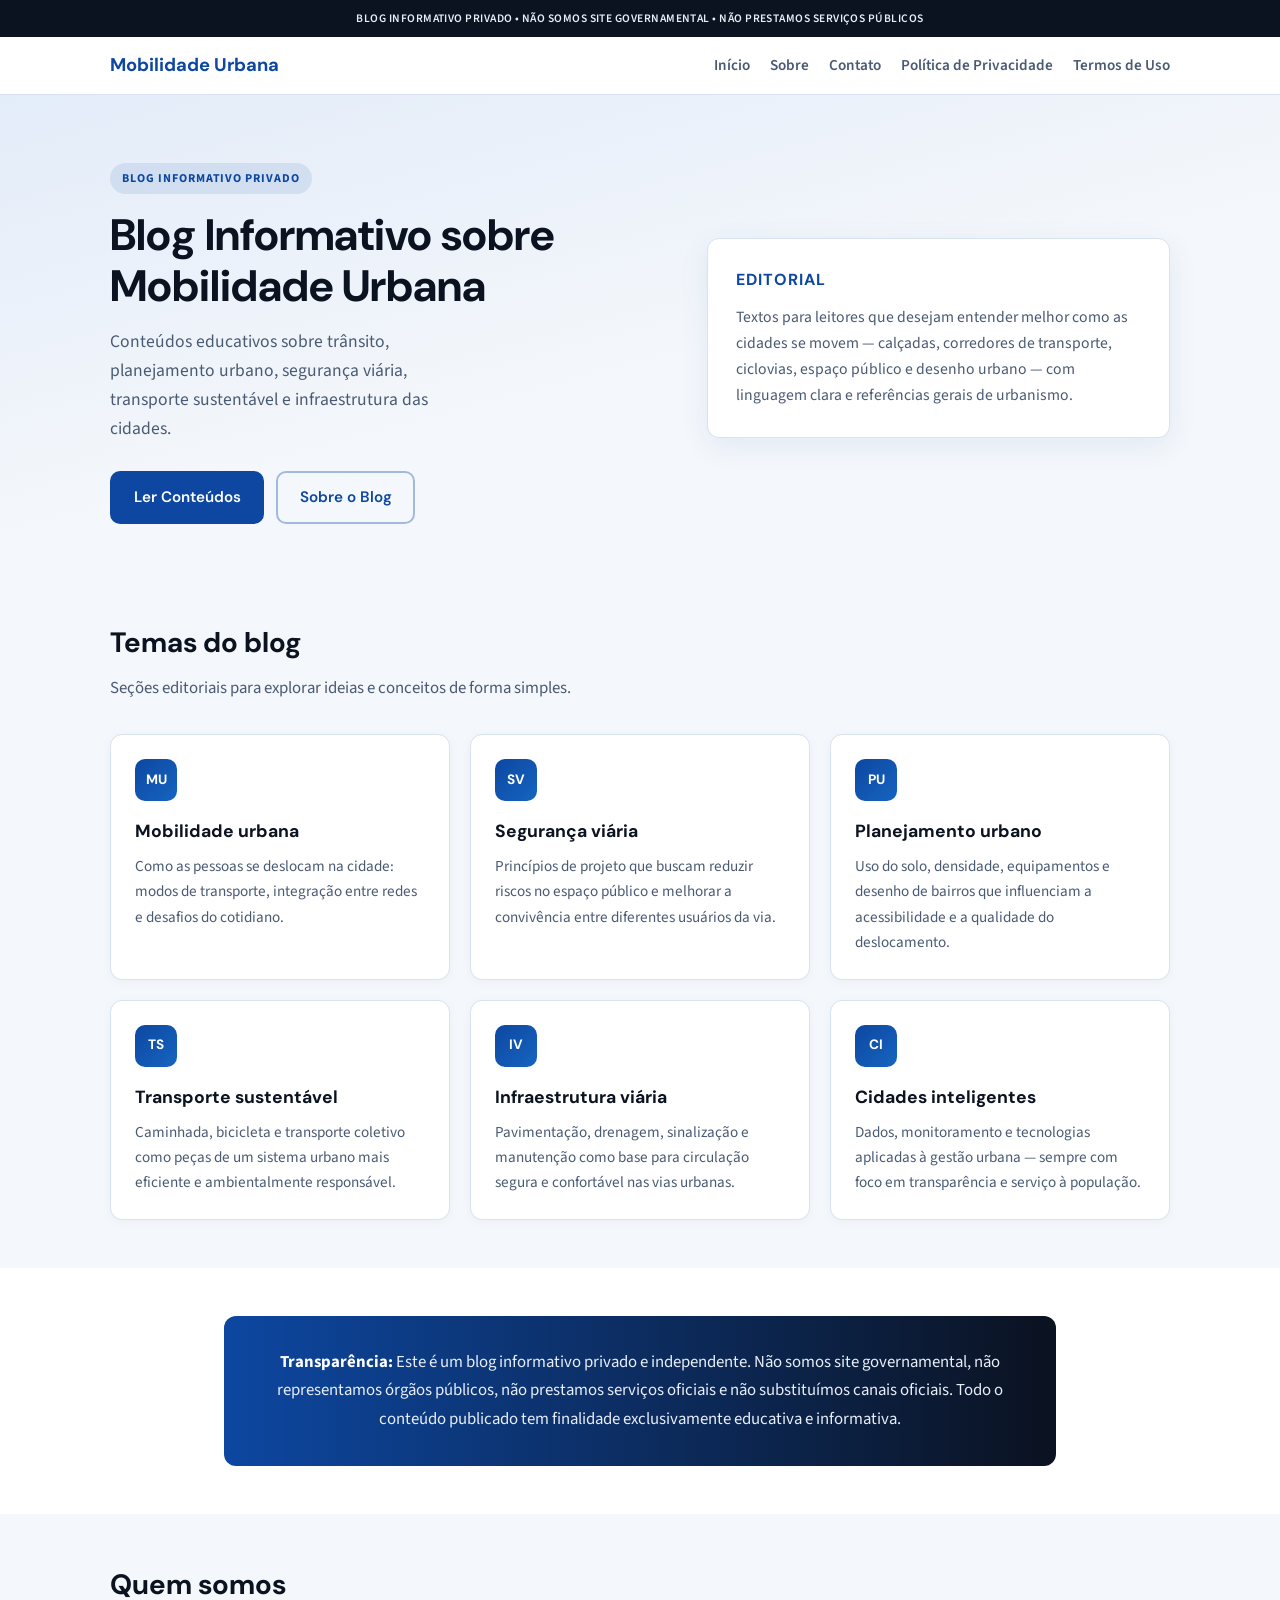
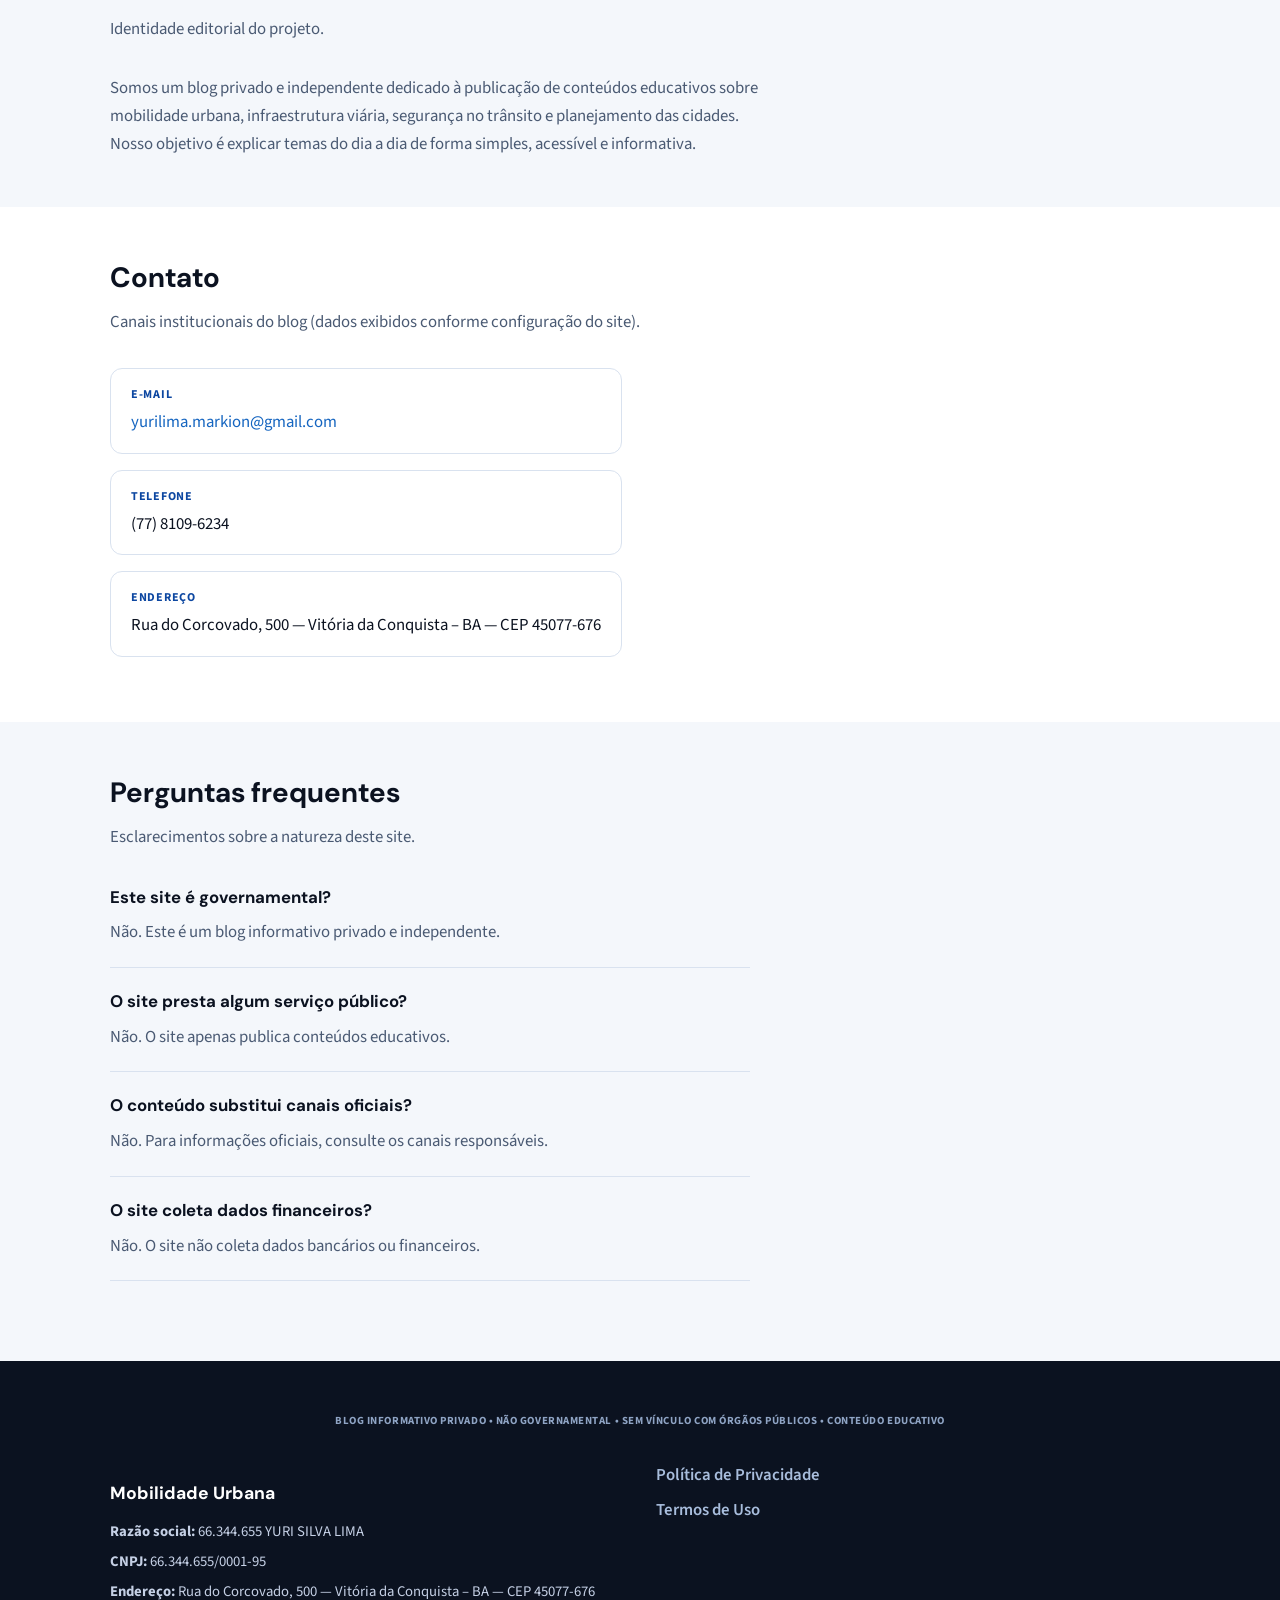
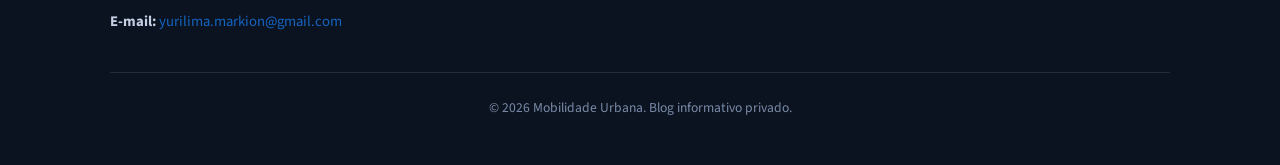
==== commit 21a9b32b: "o que você alterou" ====
--- a/index.html
+++ b/index.html
@@ -1,349 +1,250 @@
-<!DOCTYPE html>
-<html lang="pt-BR">
-  <head>
-    <meta charset="UTF-8" />
-    <meta name="viewport" content="width=device-width, initial-scale=1" />
-    <meta
-      name="description"
-      content="Portal editorial sobre mobilidade viária, OCR, pedágio eletrônico e Free Flow no Brasil — conteúdo educativo e independente."
-    />
-    <title>Portal</title>
-    <link rel="preconnect" href="https://fonts.googleapis.com" />
-    <link rel="preconnect" href="https://fonts.gstatic.com" crossorigin />
-    <link
-      href="https://fonts.googleapis.com/css2?family=DM+Sans:ital,opsz,wght@0,9..40,500;0,9..40,600;0,9..40,700;1,9..40,600&family=Source+Sans+3:wght@400;500;600&display=swap"
-      rel="stylesheet"
-    />
-    <link rel="stylesheet" href="css/styles.css" />
-  </head>
-  <body data-page-title="Início">
-    <header class="site-header">
-      <div class="header__inner">
-        <a class="logo" href="index.html">
-          <span class="logo__mark" aria-hidden="true"></span>
-          <span class="logo__text"
-            ><span data-bind="meta.nomePortal"></span
-            ><small class="logo__tagline" data-bind="meta.slogan"></small
-          ></span>
-        </a>
-        <button type="button" class="nav-toggle" id="nav-toggle" aria-expanded="false" aria-controls="site-nav">
-          <span class="nav-toggle__bar"></span>
-          <span class="nav-toggle__bar"></span>
-          <span class="nav-toggle__bar"></span>
-          <span class="visually-hidden">Abrir menu</span>
-        </button>
-        <nav class="nav" id="site-nav" aria-label="Principal">
-          <ul class="nav__list">
-            <li><a class="nav__link is-active" href="index.html" aria-current="page">Início</a></li>
-            <li><a class="nav__link" href="sobre.html">Sobre</a></li>
-            <li><a class="nav__link" href="contato.html">Contato</a></li>
-            <li><a class="nav__link" href="privacidade.html">Privacidade</a></li>
-            <li><a class="nav__link" href="termos.html">Termos</a></li>
-          </ul>
-        </nav>
-      </div>
-    </header>
-
-    <section class="transparencia" aria-label="Transparência">
-      <div class="transparencia__inner">
-        <p class="transparencia__titulo" data-bind="transparencia.tituloFaixa"></p>
-        <div class="transparencia__track" role="list" data-transparencia-track></div>
-      </div>
-    </section>
-
-    <main>
-      <section class="hero" aria-labelledby="hero-title">
-        <div class="hero__grid">
-          <div>
-            <p class="hero__kicker">Portal editorial · Mobilidade inteligente</p>
-            <h1 id="hero-title">Tecnologia viária e infraestrutura rodoviária no Brasil</h1>
-            <p class="hero__sub">
-              Conteúdo editorial e educativo sobre malha rodoviária, mobilidade, leitura automática de placas (OCR),
-              pedágios eletrônicos, tags e o modelo Free Flow — linguagem acessível, base técnica e caráter
-              exclusivamente informativo (não oficial, não financeiro, não governamental).
-            </p>
-            <div class="hero__actions">
-              <a class="btn btn--primary" href="#artigos">Artigos em destaque</a>
-              <a class="btn btn--secondary" href="sobre.html">Sobre o portal</a>
-            </div>
-          </div>
-          <aside class="hero__panel" aria-label="Resumo institucional">
-            <p class="hero__panel-title">Transparência</p>
-            <ul data-transparencia-footer class="hero-panel__list"></ul>
-          </aside>
-        </div>
-      </section>
-
-      <section aria-labelledby="stats-title">
-        <div class="section-head">
-          <h2 id="stats-title">Panorama em números e eixos</h2>
-          <p>Indicadores ilustrativos — não substituem estatísticas ou tarifas oficiais.</p>
-        </div>
-        <div class="stats-grid">
-          <article class="stat-card">
-            <div class="stat-card__icon" aria-hidden="true">
-              <svg viewBox="0 0 24 24" width="22" height="22"><path fill="currentColor" d="M3 17h2l1-4h10l1 4h2l-1-10h-2l-1 4H7L6 7H4L3 17zm4.5-6h9l-.5-2h-8l-.5 2z"/></svg>
-            </div>
-            <p class="stat-card__value">~1,7 mi km</p>
-            <p class="stat-card__label">Ordem de grandeza da malha rodoviária no país (fontes oficiais agregadas).</p>
-          </article>
-          <article class="stat-card">
-            <div class="stat-card__icon" aria-hidden="true">
-              <svg viewBox="0 0 24 24" width="22" height="22"><path fill="currentColor" d="M5 15H3v4c0 1.1.9 2 2 2h4v-2H5v-4zM5 5h4V3H5c-1.1 0-2 .9-2 2v4h2V5zm14-2h-4v2h4v4h2V5c0-1.1-.9-2-2-2zm0 16h-4v2h4c1.1 0 2-.9 2-2v-4h-2v4zM12 9c-1.66 0-3 1.34-3 3s1.34 3 3 3 3-1.34 3-3-1.34-3-3-3z"/></svg>
-            </div>
-            <p class="stat-card__value">OCR + ANPR</p>
-            <p class="stat-card__label">Leitura óptica de placas em arrecadação, auditoria e fiscalidade.</p>
-          </article>
-          <article class="stat-card">
-            <div class="stat-card__icon" aria-hidden="true">
-              <svg viewBox="0 0 24 24" width="22" height="22"><path fill="currentColor" d="M6 12c0-2 2-4 6-4s6 2 6 4v4H6v-4zm2 0c0 1 1.8 2 4 2s4-1 4-2-1.8-2-4-2-4 1-4 2zM4 18h16v2H4v-2z"/></svg>
-            </div>
-            <p class="stat-card__value">Concessões</p>
-            <p class="stat-card__label">Contratos com metas de investimento, operação e fiscalização por agências.</p>
-          </article>
-          <article class="stat-card">
-            <div class="stat-card__icon" aria-hidden="true">
-              <svg viewBox="0 0 24 24" width="22" height="22"><path fill="currentColor" d="M14 4l-4 4H4v8h6l4 4V4zm2 4.26v7.48c2.32-.66 4-2.8 4-5.37s-1.68-4.71-4-5.37z"/></svg>
-            </div>
-            <p class="stat-card__value">Free Flow</p>
-            <p class="stat-card__label">Cobrança sem cancela física em expansão no ecossistema rodoviário.</p>
-          </article>
-        </div>
-      </section>
-
-      <section id="artigos" aria-labelledby="artigos-title">
-        <div class="section-head">
-          <h2 id="artigos-title">Artigos em destaque</h2>
-          <p>Leituras introdutórias. Aprofunde nos eixos temáticos abaixo.</p>
-        </div>
-        <div class="cards-grid">
-          <article class="card">
-            <p class="card__tag">Free Flow</p>
-            <h3 class="card__title"><a href="#sec-free-flow">Free Flow: o que muda na experiência do motorista</a></h3>
-            <p class="card__excerpt">
-              Cobrança por trecho com sensores, câmeras e cadastro — sem parada obrigatória no pórtico tradicional.
-            </p>
-            <a class="card__more" href="#sec-free-flow">Ir ao tema</a>
-          </article>
-          <article class="card">
-            <p class="card__tag">OCR</p>
-            <h3 class="card__title"><a href="#sec-ocr">OCR e leitura de placas: precisão e limites</a></h3>
-            <p class="card__excerpt">
-              Visão computacional, iluminação e padronização de placas impactam a confiabilidade da leitura automática.
-            </p>
-            <a class="card__more" href="#sec-ocr">Ir ao tema</a>
-          </article>
-          <article class="card">
-            <p class="card__tag">Infraestrutura</p>
-            <h3 class="card__title"><a href="#sec-concessoes">Concessões, ITS e tecnologia na operação</a></h3>
-            <p class="card__excerpt">
-              Contratos preveem níveis de serviço, investimento e sistemas inteligentes de monitoramento e informação.
-            </p>
-            <a class="card__more" href="#sec-concessoes">Ir ao tema</a>
-          </article>
-        </div>
-      </section>
-
-      <section aria-labelledby="temas-title">
-        <div class="section-head">
-          <h2 id="temas-title">Eixos temáticos</h2>
-          <p>Free Flow, OCR, tags, concessões e infraestrutura — explicados de forma direta.</p>
-        </div>
-
-        <section class="topic-section" id="sec-free-flow">
-          <h2 class="topic-section__title">Free Flow</h2>
-          <p class="topic-section__text">
-            Modelo em que a cobrança ocorre sem cancelas: identificação por tag, câmeras (ANPR) e correlação de
-            passagens. Reduz filas físicas e exige cadastro correto, clareza de faturamento e canais de contestação
-            alinhados à regulação local. Este texto é educativo; regras e tarifas vigentes estão com cada operador.
-          </p>
-        </section>
-
-        <section class="topic-section" id="sec-ocr">
-          <h2 class="topic-section__title">OCR e leitura de placas</h2>
-          <p class="topic-section__text">
-            O reconhecimento óptico de caracteres transforma imagens de placas em texto para auditoria, conciliação e
-            fiscalização. Ângulo, sujeira, reflexo e velocidade são variáveis críticas; sistemas reais costumam combinar
-            múltiplas capturas e validações.
-          </p>
-        </section>
-
-        <section class="topic-section" id="sec-tags">
-          <h2 class="topic-section__title">Tags eletrônicas</h2>
-          <p class="topic-section__text">
-            Dispositivos RFID associados ao veículo permitem leitura em movimento em pedágios e, onde previsto, em
-            áreas urbanas. A interoperabilidade depende de acordos comerciais e regulatórios entre redes.
-          </p>
-        </section>
-
-        <section class="topic-section" id="sec-concessoes">
-          <h2 class="topic-section__title">Concessões rodoviárias</h2>
-          <p class="topic-section__text">
-            Contratos delegam investimento, manutenção e operação de trechos. Agências reguladoras fiscalizam
-            indicadores. Este portal explica conceitos; decisões oficiais e tarifas estão com órgãos e concessionárias.
-          </p>
-        </section>
-
-        <section class="topic-section" id="sec-infra">
-          <h2 class="topic-section__title">Infraestrutura viária</h2>
-          <p class="topic-section__text">
-            Pavimento, drenagem, sinalização e ITS (sistemas inteligentes de transporte) compõem a base física e digital
-            em que pedágio, segurança e informação ao motorista se apoiam.
-          </p>
-        </section>
-      </section>
-
-      <section aria-labelledby="conceitos-title">
-        <div class="section-head">
-          <h2 id="conceitos-title">Conceitos em cartões</h2>
-          <p>Termos frequentes na imprensa especializada e em manuais técnicos.</p>
-        </div>
-        <div class="cards-grid">
-          <article class="card">
-            <h3 class="card__title">ANPR</h3>
-            <p class="card__excerpt">
-              Automatic Number Plate Recognition — fluxo de captura, detecção da placa e OCR, integrado a regras de
-              negócio e bases cadastrais quando aplicável.
-            </p>
-          </article>
-          <article class="card">
-            <h3 class="card__title">Multilane free flow</h3>
-            <p class="card__excerpt">
-              Arquitetura com várias faixas tarifadas em paralelo, leitura lateral ou superior e classificação de
-              veículos para tarifa correta.
-            </p>
-          </article>
-          <article class="card">
-            <h3 class="card__title">Interoperabilidade</h3>
-            <p class="card__excerpt">
-              Aceitação do mesmo meio de pagamento em redes distintas, quando contratado e tecnicamente homologado
-              entre operadores.
-            </p>
-          </article>
-          <article class="card">
-            <h3 class="card__title">ITS</h3>
-            <p class="card__excerpt">
-              Sistemas inteligentes de transporte: sensores, câmeras, painéis e software para gestão de tráfego,
-              incidentes e informação dinâmica.
-            </p>
-          </article>
-        </div>
-      </section>
-
-      <section aria-labelledby="glossario-title">
-        <div class="section-head">
-          <h2 id="glossario-title">Glossário técnico</h2>
-          <p>Definições curtas para consulta rápida.</p>
-        </div>
-        <div class="card" style="padding-top: 8px; padding-bottom: 8px">
-          <dl class="glossary">
-            <div class="glossary__row">
-              <dt>OCR</dt>
-              <dd>Optical Character Recognition — extração de texto a partir de imagem.</dd>
-            </div>
-            <div class="glossary__row">
-              <dt>Pedágio eletrônico</dt>
-              <dd>Cobrança com identificação automática, sem pagamento manual em cabine.</dd>
-            </div>
-            <div class="glossary__row">
-              <dt>Free Flow</dt>
-              <dd>Cobrança sem barreira física no ponto de tarifação.</dd>
-            </div>
-            <div class="glossary__row">
-              <dt>TAG</dt>
-              <dd>Etiqueta eletrônica veicular para leitura por antenas em pórticos ou corredores.</dd>
-            </div>
-            <div class="glossary__row">
-              <dt>Concessão</dt>
-              <dd>Contrato de exploração de trecho com metas de investimento, operação e fiscalização.</dd>
-            </div>
-          </dl>
-        </div>
-      </section>
-
-      <section aria-labelledby="faq-title">
-        <div class="section-head">
-          <h2 id="faq-title">Perguntas frequentes</h2>
-          <p>Esclarecimentos sobre o papel deste portal. <a href="faq.html">Página completa de FAQ</a>.</p>
-        </div>
-        <div class="card" style="padding: 0 20px">
-          <div class="faq-block">
-            <h3 class="faq-block__q">Este portal é do governo ou de uma concessionária?</h3>
-            <p class="faq-block__a">
-              Não. Somos empresa privada e portal informativo independente, sem vínculo institucional com DETRAN, ANTT,
-              governos ou concessionárias. Não substituímos canais oficiais.
-            </p>
-            <h3 class="faq-block__q">Vocês oferecem cadastro de tag ou contestação de pedágio?</h3>
-            <p class="faq-block__a">
-              Não oferecemos serviços governamentais nem operacionais de arrecadação. Use sempre os canais da operadora
-              e dos órgãos competentes.
-            </p>
-            <h3 class="faq-block__q">O conteúdo substitui orientação jurídica ou regulatória?</h3>
-            <p class="faq-block__a">
-              Não. O material é educativo e pode ficar desatualizado. Para decisões com efeito legal ou financeiro,
-              consulte fontes oficiais e assessoria especializada.
-            </p>
-            <h3 class="faq-block__q">Como tratamos dados pessoais (LGPD)?</h3>
-            <p class="faq-block__a">
-              Aplicamos minimização: cookies técnicos e, se você consentir, métricas agregadas. Não coletamos dados
-              financeiros neste portal. Veja Privacidade e Cookies.
-            </p>
-          </div>
-        </div>
-      </section>
-
-      <section class="quem-somos" aria-labelledby="quem-title">
-        <h2 id="quem-title">Quem somos</h2>
-        <p>
-          Equipe editorial e técnica focada em como a infraestrutura rodoviária e os sistemas de cobrança evoluem no
-          Brasil — com rigor de linguagem e transparência sobre nosso papel.
-        </p>
-        <p>
-          Não somos órgão público, não representamos operadoras e não comercializamos tags. Objetivo: reduzir
-          assimetria de informação entre o ecossistema da estrada e leitores curiosos ou profissionais.
-        </p>
-        <p class="quem-somos__cta"><a class="btn btn--secondary" href="faq.html">FAQ institucional</a></p>
-      </section>
-    </main>
-
-    <footer class="site-footer">
-      <div class="footer__grid">
-        <div>
-          <h2 class="footer__title" data-bind="meta.nomePortal"></h2>
-          <p class="footer__tagline" data-bind="meta.slogan"></p>
-          <p class="footer__legal">
-            <strong data-bind="empresa.razaoSocial"></strong><br />
-            CNPJ <span data-bind="empresa.cnpj"></span><br />
-            <span data-bind="empresa.enderecoLinha1"></span><br />
-            <span data-bind="empresa.enderecoLinha2"></span><br />
-            <a data-mailto="empresa.emailContato"><span data-bind="empresa.emailContato"></span></a>
-            · <a data-mailto="empresa.emailPrivacidade">Privacidade (e-mail)</a><br />
-            Tel. <span data-bind="empresa.telefone"></span> · Desde <span data-bind="empresa.anoFundacao"></span>
-          </p>
-        </div>
-        <div>
-          <h3 class="footer__subtitle">Mapa do site</h3>
-          <ul class="footer__list footer__list--plain">
-            <li><a href="index.html">Início</a></li>
-            <li><a href="sobre.html">Sobre</a></li>
-            <li><a href="contato.html">Contato</a></li>
-            <li><a href="privacidade.html">Privacidade</a></li>
-            <li><a href="termos.html">Termos</a></li>
-            <li><a href="faq.html">FAQ</a></li>
-            <li><a href="cookies.html">Política de Cookies</a></li>
-          </ul>
-        </div>
-        <div>
-          <h3 class="footer__subtitle" data-bind="transparencia.tituloFaixa"></h3>
-          <ul class="footer__list" data-transparencia-footer></ul>
-        </div>
-      </div>
-      <p class="footer__bottom">
-        © <span data-year></span> <span data-bind="empresa.nomeFantasia"></span>. Todos os direitos reservados.
-      </p>
-    </footer>
-
-    <script src="js/site.config.js"></script>
-    <script src="js/site.js"></script>
-  </body>
-</html>
+<!DOCTYPE html>
+<html lang="pt-BR">
+  <head>
+    <meta charset="UTF-8" />
+    <meta name="viewport" content="width=device-width, initial-scale=1" />
+    <meta
+      name="description"
+      content="Blog informativo privado sobre mobilidade urbana, planejamento das cidades, segurança viária e infraestrutura. Conteúdo educativo, sem vínculo governamental."
+    />
+    <title>Blog Informativo — Mobilidade Urbana</title>
+    <link rel="preconnect" href="https://fonts.googleapis.com" />
+    <link rel="preconnect" href="https://fonts.gstatic.com" crossorigin />
+    <link
+      href="https://fonts.googleapis.com/css2?family=DM+Sans:ital,opsz,wght@0,9..40,500;0,9..40,700;1,9..40,500&family=Source+Sans+3:ital,wght@0,400;0,600;1,400&display=swap"
+      rel="stylesheet"
+    />
+    <link rel="stylesheet" href="css/styles.css" />
+  </head>
+  <body>
+    <a class="skip-link" href="#conteudo-principal">Ir para o conteúdo</a>
+
+    <div class="top-bar" role="note">
+      BLOG INFORMATIVO PRIVADO • NÃO SOMOS SITE GOVERNAMENTAL • NÃO PRESTAMOS SERVIÇOS PÚBLICOS
+    </div>
+
+    <header class="site-header">
+      <div class="header-inner">
+        <a class="logo" href="index.html" aria-label="Página inicial"
+          ><span data-site-brand></span></a
+        >
+        <button
+          class="nav-toggle"
+          type="button"
+          data-nav-toggle
+          aria-expanded="false"
+          aria-controls="menu-principal"
+        >
+          Menu
+        </button>
+        <nav class="nav-main" id="menu-principal" data-nav-panel aria-label="Principal">
+          <ul>
+            <li><a href="#inicio">Início</a></li>
+            <li><a href="#sobre">Sobre</a></li>
+            <li><a href="#contato">Contato</a></li>
+            <li><a href="privacidade.html">Política de Privacidade</a></li>
+            <li><a href="termos.html">Termos de Uso</a></li>
+          </ul>
+        </nav>
+      </div>
+    </header>
+
+    <main id="conteudo-principal">
+      <section id="inicio" class="hero" aria-labelledby="hero-titulo">
+        <div class="wrap hero-grid">
+          <div>
+            <p class="hero-badge">Blog informativo privado</p>
+            <h1 id="hero-titulo">Blog Informativo sobre Mobilidade Urbana</h1>
+            <p class="lead">
+              Conteúdos educativos sobre trânsito, planejamento urbano, segurança viária, transporte
+              sustentável e infraestrutura das cidades.
+            </p>
+            <div class="hero-actions">
+              <a class="btn btn-primary" href="#temas">Ler Conteúdos</a>
+              <a class="btn btn-ghost" href="#sobre">Sobre o Blog</a>
+            </div>
+          </div>
+          <aside class="hero-panel" aria-label="Resumo editorial">
+            <h2>Editorial</h2>
+            <p>
+              Textos para leitores que desejam entender melhor como as cidades se movem — calçadas,
+              corredores de transporte, ciclovias, espaço público e desenho urbano — com linguagem
+              clara e referências gerais de urbanismo.
+            </p>
+          </aside>
+        </div>
+      </section>
+
+      <section id="temas" class="section" aria-labelledby="temas-titulo">
+        <div class="wrap">
+          <header class="section-head">
+            <h2 id="temas-titulo">Temas do blog</h2>
+            <p>Seções editoriais para explorar ideias e conceitos de forma simples.</p>
+          </header>
+          <div class="cards">
+            <article class="card">
+              <div class="card-icon" aria-hidden="true">MU</div>
+              <h3>Mobilidade urbana</h3>
+              <p>
+                Como as pessoas se deslocam na cidade: modos de transporte, integração entre redes e
+                desafios do cotidiano.
+              </p>
+            </article>
+            <article class="card">
+              <div class="card-icon" aria-hidden="true">SV</div>
+              <h3>Segurança viária</h3>
+              <p>
+                Princípios de projeto que buscam reduzir riscos no espaço público e melhorar a
+                convivência entre diferentes usuários da via.
+              </p>
+            </article>
+            <article class="card">
+              <div class="card-icon" aria-hidden="true">PU</div>
+              <h3>Planejamento urbano</h3>
+              <p>
+                Uso do solo, densidade, equipamentos e desenho de bairros que influenciam a
+                acessibilidade e a qualidade do deslocamento.
+              </p>
+            </article>
+            <article class="card">
+              <div class="card-icon" aria-hidden="true">TS</div>
+              <h3>Transporte sustentável</h3>
+              <p>
+                Caminhada, bicicleta e transporte coletivo como peças de um sistema urbano mais
+                eficiente e ambientalmente responsável.
+              </p>
+            </article>
+            <article class="card">
+              <div class="card-icon" aria-hidden="true">IV</div>
+              <h3>Infraestrutura viária</h3>
+              <p>
+                Pavimentação, drenagem, sinalização e manutenção como base para circulação segura e
+                confortável nas vias urbanas.
+              </p>
+            </article>
+            <article class="card">
+              <div class="card-icon" aria-hidden="true">CI</div>
+              <h3>Cidades inteligentes</h3>
+              <p>
+                Dados, monitoramento e tecnologias aplicadas à gestão urbana — sempre com foco em
+                transparência e serviço à população.
+              </p>
+            </article>
+          </div>
+        </div>
+      </section>
+
+      <section class="section section-alt" aria-label="Aviso de transparência">
+        <div class="wrap">
+          <p class="notice">
+            <strong>Transparência:</strong> Este é um blog informativo privado e independente. Não
+            somos site governamental, não representamos órgãos públicos, não prestamos serviços
+            oficiais e não substituímos canais oficiais. Todo o conteúdo publicado tem finalidade
+            exclusivamente educativa e informativa.
+          </p>
+        </div>
+      </section>
+
+      <section id="sobre" class="section" aria-labelledby="sobre-titulo">
+        <div class="wrap">
+          <header class="section-head">
+            <h2 id="sobre-titulo">Quem somos</h2>
+            <p>Identidade editorial do projeto.</p>
+          </header>
+          <div class="about-block">
+            <p>
+              Somos um blog privado e independente dedicado à publicação de conteúdos educativos
+              sobre mobilidade urbana, infraestrutura viária, segurança no trânsito e planejamento
+              das cidades. Nosso objetivo é explicar temas do dia a dia de forma simples, acessível e
+              informativa.
+            </p>
+          </div>
+        </div>
+      </section>
+
+      <section id="contato" class="section section-alt" aria-labelledby="contato-titulo">
+        <div class="wrap">
+          <header class="section-head">
+            <h2 id="contato-titulo">Contato</h2>
+            <p>Canais institucionais do blog (dados exibidos conforme configuração do site).</p>
+          </header>
+          <dl class="contact-grid">
+            <div class="contact-item">
+              <dt>E-mail</dt>
+              <dd><a data-site="email"></a></dd>
+            </div>
+            <div class="contact-item">
+              <dt>Telefone</dt>
+              <dd data-site="telefone"></dd>
+            </div>
+            <div class="contact-item">
+              <dt>Endereço</dt>
+              <dd data-site="endereco"></dd>
+            </div>
+          </dl>
+        </div>
+      </section>
+
+      <section class="section" aria-labelledby="faq-titulo">
+        <div class="wrap">
+          <header class="section-head">
+            <h2 id="faq-titulo">Perguntas frequentes</h2>
+            <p>Esclarecimentos sobre a natureza deste site.</p>
+          </header>
+          <ul class="faq-list">
+            <li class="faq-item">
+              <h3>Este site é governamental?</h3>
+              <p>Não. Este é um blog informativo privado e independente.</p>
+            </li>
+            <li class="faq-item">
+              <h3>O site presta algum serviço público?</h3>
+              <p>Não. O site apenas publica conteúdos educativos.</p>
+            </li>
+            <li class="faq-item">
+              <h3>O conteúdo substitui canais oficiais?</h3>
+              <p>Não. Para informações oficiais, consulte os canais responsáveis.</p>
+            </li>
+            <li class="faq-item">
+              <h3>O site coleta dados financeiros?</h3>
+              <p>Não. O site não coleta dados bancários ou financeiros.</p>
+            </li>
+          </ul>
+        </div>
+      </section>
+    </main>
+
+    <footer class="site-footer">
+      <div class="wrap">
+        <p class="footer-disclaimer">
+          BLOG INFORMATIVO PRIVADO • NÃO GOVERNAMENTAL • SEM VÍNCULO COM ÓRGÃOS PÚBLICOS • CONTEÚDO
+          EDUCATIVO
+        </p>
+        <div class="footer-grid">
+          <div>
+            <p class="footer-brand" data-site-brand></p>
+            <div class="footer-meta">
+              <p><strong>Razão social:</strong> <span data-site="razaoSocial"></span></p>
+              <p><strong>CNPJ:</strong> <span data-site="cnpj"></span></p>
+              <p><strong>Endereço:</strong> <span data-site="endereco"></span></p>
+              <p>
+                <strong>E-mail:</strong>
+                <a data-site="email"></a>
+              </p>
+            </div>
+          </div>
+          <div class="footer-links">
+            <a href="privacidade.html">Política de Privacidade</a>
+            <a href="termos.html">Termos de Uso</a>
+          </div>
+        </div>
+        <p class="footer-copy">© <span id="ano-atual"></span> <span data-site-brand></span>. Blog informativo privado.</p>
+      </div>
+    </footer>
+
+    <script src="js/site-config.js"></script>
+    <script src="js/nav.js"></script>
+    <script>
+      document.getElementById("ano-atual").textContent = new Date().getFullYear();
+    </script>
+  </body>
+</html>
--- a/css/styles.css
+++ b/css/styles.css
@@ -1,1204 +1,550 @@
-/* Via Fluxo — portal editorial, paleta azul / branco / preto */
-:root {
-  --color-bg: #f4f7fb;
-  --color-surface: #ffffff;
-  --color-ink: #0a0f1a;
-  --color-muted: #5c6578;
-  --color-line: #d8e0ec;
-  --color-accent: #0b4f9c;
-  --color-accent-soft: #e8f1fc;
-  --color-accent-dark: #06356a;
-  --shadow-sm: 0 4px 20px rgba(10, 22, 40, 0.06);
-  --shadow-md: 0 12px 40px rgba(10, 22, 40, 0.1);
-  --radius: 14px;
-  --font-display: "DM Sans", system-ui, sans-serif;
-  --font-body: "Source Sans 3", "Segoe UI", system-ui, sans-serif;
-  --space: 8px;
-  --max: 1120px;
-}
-
-*,
-*::before,
-*::after {
-  box-sizing: border-box;
-}
-
-html {
-  scroll-behavior: smooth;
-}
-
-body {
-  margin: 0;
-  font-family: var(--font-body);
-  font-size: 1.05rem;
-  line-height: 1.65;
-  color: var(--color-ink);
-  background: var(--color-bg);
-  min-height: 100vh;
-  display: flex;
-  flex-direction: column;
-}
-
-.visually-hidden {
-  position: absolute;
-  width: 1px;
-  height: 1px;
-  padding: 0;
-  margin: -1px;
-  overflow: hidden;
-  clip: rect(0, 0, 0, 0);
-  white-space: nowrap;
-  border: 0;
-}
-
-a {
-  color: var(--color-accent);
-  text-decoration-thickness: 1px;
-  text-underline-offset: 3px;
-}
-
-a:hover {
-  color: var(--color-accent-dark);
-}
-
-img {
-  max-width: 100%;
-  height: auto;
-}
-
-.site-header {
-  position: sticky;
-  top: 0;
-  z-index: 40;
-  background: rgba(255, 255, 255, 0.92);
-  backdrop-filter: blur(10px);
-  border-bottom: 1px solid var(--color-line);
-}
-
-.header__inner {
-  max-width: var(--max);
-  margin: 0 auto;
-  padding: calc(var(--space) * 2) calc(var(--space) * 2);
-  display: flex;
-  align-items: center;
-  justify-content: space-between;
-  gap: calc(var(--space) * 2);
-}
-
-.logo {
-  display: inline-flex;
-  align-items: center;
-  gap: 10px;
-  font-family: var(--font-display);
-  font-weight: 700;
-  font-size: 1.15rem;
-  letter-spacing: -0.02em;
-  color: var(--color-ink);
-  text-decoration: none;
-}
-
-.logo:hover {
-  color: var(--color-accent);
-}
-
-.logo__mark {
-  width: 10px;
-  height: 28px;
-  border-radius: 3px;
-  background: linear-gradient(180deg, var(--color-accent) 0%, #051f3d 100%);
-  box-shadow: 0 0 0 2px rgba(11, 79, 156, 0.15);
-}
-
-.nav-toggle {
-  display: none;
-  flex-direction: column;
-  gap: 5px;
-  padding: 10px;
-  border: 1px solid var(--color-line);
-  border-radius: 10px;
-  background: var(--color-surface);
-  cursor: pointer;
-}
-
-.nav-toggle__bar {
-  width: 22px;
-  height: 2px;
-  background: var(--color-ink);
-  border-radius: 1px;
-}
-
-.nav__list {
-  list-style: none;
-  margin: 0;
-  padding: 0;
-  display: flex;
-  flex-wrap: wrap;
-  gap: calc(var(--space) * 0.5) calc(var(--space) * 2);
-}
-
-.nav__link {
-  font-family: var(--font-display);
-  font-weight: 600;
-  font-size: 0.92rem;
-  color: var(--color-muted);
-  text-decoration: none;
-  padding: 6px 2px;
-  border-bottom: 2px solid transparent;
-}
-
-.nav__link:hover,
-.nav__link.is-active {
-  color: var(--color-accent);
-  border-bottom-color: var(--color-accent);
-}
-
-.transparencia {
-  background: linear-gradient(90deg, #061a33 0%, #0b4f9c 50%, #061a33 100%);
-  color: #e8f0ff;
-  font-size: 0.8rem;
-  border-bottom: 1px solid rgba(255, 255, 255, 0.12);
-}
-
-.transparencia__inner {
-  max-width: var(--max);
-  margin: 0 auto;
-  padding: calc(var(--space) * 1.5) calc(var(--space) * 2);
-}
-
-.transparencia__titulo {
-  margin: 0 0 8px;
-  font-family: var(--font-display);
-  font-size: 0.72rem;
-  text-transform: uppercase;
-  letter-spacing: 0.14em;
-  opacity: 0.85;
-}
-
-.transparencia__track {
-  display: flex;
-  flex-wrap: wrap;
-  gap: 8px;
-}
-
-.transparencia__item {
-  display: inline-block;
-  padding: 6px 10px;
-  border-radius: 999px;
-  background: rgba(255, 255, 255, 0.1);
-  border: 1px solid rgba(255, 255, 255, 0.18);
-  white-space: normal;
-  line-height: 1.35;
-}
-
-main {
-  flex: 1;
-  max-width: var(--max);
-  margin: 0 auto;
-  padding: calc(var(--space) * 4) calc(var(--space) * 2) calc(var(--space) * 6);
-  width: 100%;
-}
-
-.hero {
-  display: grid;
-  gap: calc(var(--space) * 3);
-  padding: calc(var(--space) * 5) 0 calc(var(--space) * 4);
-  border-bottom: 1px solid var(--color-line);
-  margin-bottom: calc(var(--space) * 4);
-}
-
-.hero__grid {
-  display: grid;
-  gap: calc(var(--space) * 3);
-  grid-template-columns: 1fr;
-}
-
-@media (min-width: 880px) {
-  .hero__grid {
-    grid-template-columns: 1.15fr 0.85fr;
-    align-items: start;
-  }
-}
-
-.hero__kicker {
-  font-family: var(--font-display);
-  font-size: 0.78rem;
-  text-transform: uppercase;
-  letter-spacing: 0.16em;
-  color: var(--color-accent);
-  margin: 0 0 12px;
-}
-
-.hero h1 {
-  font-family: var(--font-display);
-  font-size: clamp(1.85rem, 4vw, 2.65rem);
-  line-height: 1.12;
-  letter-spacing: -0.03em;
-  margin: 0 0 16px;
-  color: var(--color-ink);
-}
-
-.hero__sub {
-  margin: 0;
-  font-size: 1.1rem;
-  color: var(--color-muted);
-  max-width: 36em;
-}
-
-.hero__actions {
-  display: flex;
-  flex-wrap: wrap;
-  gap: 12px;
-  margin-top: calc(var(--space) * 2);
-}
-
-.hero__panel {
-  background: var(--color-surface);
-  border-radius: var(--radius);
-  box-shadow: var(--shadow-md);
-  border: 1px solid var(--color-line);
-  padding: calc(var(--space) * 3);
-  position: relative;
-  overflow: hidden;
-}
-
-.hero__panel::before {
-  content: "";
-  position: absolute;
-  inset: -40% 40% auto -20%;
-  height: 80%;
-  background: radial-gradient(circle, rgba(11, 79, 156, 0.12), transparent 60%);
-  pointer-events: none;
-}
-
-.hero__panel-title {
-  font-family: var(--font-display);
-  font-size: 0.85rem;
-  text-transform: uppercase;
-  letter-spacing: 0.1em;
-  color: var(--color-muted);
-  margin: 0 0 12px;
-}
-
-.hero__panel ul {
-  margin: 0;
-  padding-left: 1.1em;
-  color: var(--color-ink);
-  font-size: 0.95rem;
-}
-
-.hero__panel li {
-  margin-bottom: 8px;
-}
-
-.hero-panel__list {
-  margin: 0;
-  padding-left: 1.1em;
-  color: var(--color-ink);
-  font-size: 0.9rem;
-}
-
-.faq-block__q {
-  font-family: var(--font-display);
-  font-size: 1rem;
-  margin: 20px 0 8px;
-  color: var(--color-ink);
-}
-
-.faq-block__q:first-child {
-  margin-top: 16px;
-}
-
-.faq-block__a {
-  margin: 0 0 8px;
-  color: var(--color-muted);
-  font-size: 0.95rem;
-}
-
-.btn {
-  display: inline-flex;
-  align-items: center;
-  justify-content: center;
-  gap: 8px;
-  font-family: var(--font-display);
-  font-weight: 600;
-  font-size: 0.92rem;
-  padding: 12px 20px;
-  border-radius: 10px;
-  border: none;
-  cursor: pointer;
-  text-decoration: none;
-  transition: background 0.2s ease, color 0.2s ease, box-shadow 0.2s ease;
-}
-
-.btn--primary {
-  background: var(--color-accent);
-  color: #fff;
-  box-shadow: 0 6px 20px rgba(11, 79, 156, 0.25);
-}
-
-.btn--primary:hover {
-  background: var(--color-accent-dark);
-  color: #fff;
-}
-
-.btn--secondary {
-  background: var(--color-surface);
-  color: var(--color-accent);
-  border: 1px solid var(--color-line);
-}
-
-.btn--secondary:hover {
-  border-color: var(--color-accent);
-}
-
-.btn--ghost {
-  background: transparent;
-  color: var(--color-ink);
-  border: 1px solid var(--color-line);
-}
-
-.section-head {
-  display: flex;
-  flex-wrap: wrap;
-  align-items: baseline;
-  justify-content: space-between;
-  gap: 12px;
-  margin-bottom: calc(var(--space) * 2.5);
-}
-
-.section-head h2 {
-  font-family: var(--font-display);
-  font-size: 1.45rem;
-  margin: 0;
-  letter-spacing: -0.02em;
-}
-
-.section-head p {
-  margin: 0;
-  color: var(--color-muted);
-  max-width: 28rem;
-  font-size: 0.98rem;
-}
-
-.stats-grid {
-  display: grid;
-  grid-template-columns: repeat(auto-fit, minmax(200px, 1fr));
-  gap: calc(var(--space) * 2);
-  margin-bottom: calc(var(--space) * 5);
-}
-
-.stat-card {
-  background: var(--color-surface);
-  border-radius: var(--radius);
-  padding: calc(var(--space) * 2.5);
-  border: 1px solid var(--color-line);
-  box-shadow: var(--shadow-sm);
-}
-
-.stat-card__icon {
-  width: 40px;
-  height: 40px;
-  border-radius: 10px;
-  background: var(--color-accent-soft);
-  color: var(--color-accent);
-  display: flex;
-  align-items: center;
-  justify-content: center;
-  margin-bottom: 12px;
-}
-
-.stat-card__icon svg {
-  width: 22px;
-  height: 22px;
-}
-
-.stat-card__value {
-  font-family: var(--font-display);
-  font-weight: 700;
-  font-size: 1.35rem;
-  margin: 0 0 6px;
-  letter-spacing: -0.02em;
-}
-
-.stat-card__label {
-  margin: 0;
-  font-size: 0.88rem;
-  color: var(--color-muted);
-  line-height: 1.45;
-}
-
-.cards-grid {
-  display: grid;
-  grid-template-columns: repeat(auto-fit, minmax(260px, 1fr));
-  gap: calc(var(--space) * 2);
-  margin-bottom: calc(var(--space) * 5);
-}
-
-.card {
-  background: var(--color-surface);
-  border-radius: var(--radius);
-  padding: calc(var(--space) * 2.5);
-  border: 1px solid var(--color-line);
-  box-shadow: var(--shadow-sm);
-  display: flex;
-  flex-direction: column;
-  gap: 10px;
-}
-
-.card__tag {
-  font-size: 0.72rem;
-  font-weight: 700;
-  text-transform: uppercase;
-  letter-spacing: 0.08em;
-  color: var(--color-accent);
-}
-
-.card__title {
-  font-family: var(--font-display);
-  font-size: 1.1rem;
-  margin: 0;
-  line-height: 1.3;
-}
-
-.card__title a {
-  color: inherit;
-  text-decoration: none;
-}
-
-.card__title a:hover {
-  color: var(--color-accent);
-}
-
-.card__excerpt {
-  margin: 0;
-  flex: 1;
-  color: var(--color-muted);
-  font-size: 0.95rem;
-}
-
-.card__more {
-  font-family: var(--font-display);
-  font-weight: 600;
-  font-size: 0.88rem;
-  text-decoration: none;
-}
-
-.topic-section {
-  margin-bottom: calc(var(--space) * 4);
-  padding: calc(var(--space) * 3);
-  background: var(--color-surface);
-  border-radius: var(--radius);
-  border: 1px solid var(--color-line);
-  box-shadow: var(--shadow-sm);
-}
-
-.topic-section__title {
-  font-family: var(--font-display);
-  font-size: 1.25rem;
-  margin: 0 0 12px;
-}
-
-.topic-section__text {
-  margin: 0;
-  color: var(--color-muted);
-}
-
-.glossary {
-  margin: 0;
-}
-
-.glossary__row {
-  display: grid;
-  gap: 6px;
-  padding: 16px 0;
-  border-bottom: 1px solid var(--color-line);
-}
-
-@media (min-width: 640px) {
-  .glossary__row {
-    grid-template-columns: 160px 1fr;
-    gap: 24px;
-    align-items: start;
-  }
-}
-
-.glossary dt {
-  font-family: var(--font-display);
-  font-weight: 700;
-  color: var(--color-ink);
-}
-
-.glossary dd {
-  margin: 0;
-  color: var(--color-muted);
-}
-
-.faq-item {
-  border-bottom: 1px solid var(--color-line);
-}
-
-.faq-item__btn {
-  width: 100%;
-  text-align: left;
-  padding: 18px 8px 18px 0;
-  border: none;
-  background: none;
-  font-family: var(--font-display);
-  font-size: 1rem;
-  font-weight: 600;
-  color: var(--color-ink);
-  cursor: pointer;
-  display: flex;
-  align-items: center;
-  justify-content: space-between;
-  gap: 12px;
-}
-
-.faq-item__btn::after {
-  content: "+";
-  flex-shrink: 0;
-  font-weight: 400;
-  color: var(--color-accent);
-  font-size: 1.25rem;
-}
-
-.faq-item__btn[aria-expanded="true"]::after {
-  content: "−";
-}
-
-.faq-item__panel {
-  padding: 0 0 18px;
-  color: var(--color-muted);
-}
-
-.faq-item__panel p {
-  margin: 0;
-}
-
-.quem-somos {
-  background: linear-gradient(135deg, #0b4f9c 0%, #051f3d 100%);
-  color: #e8f0ff;
-  border-radius: var(--radius);
-  padding: calc(var(--space) * 3.5);
-  margin-top: calc(var(--space) * 4);
-  box-shadow: var(--shadow-md);
-}
-
-.quem-somos h2 {
-  font-family: var(--font-display);
-  margin: 0 0 16px;
-  font-size: 1.35rem;
-}
-
-.quem-somos p {
-  margin: 0 0 12px;
-  color: rgba(232, 240, 255, 0.92);
-}
-
-.quem-somos__cta {
-  margin-top: 20px;
-}
-
-.quem-somos .btn--secondary {
-  background: rgba(255, 255, 255, 0.12);
-  color: #fff;
-  border-color: rgba(255, 255, 255, 0.35);
-}
-
-.quem-somos .btn--secondary:hover {
-  background: rgba(255, 255, 255, 0.2);
-}
-
-.site-footer {
-  background: #050a12;
-  color: #c5cedd;
-  padding: calc(var(--space) * 5) calc(var(--space) * 2);
-  font-size: 0.92rem;
-}
-
-.footer__grid {
-  max-width: var(--max);
-  margin: 0 auto;
-  display: grid;
-  gap: calc(var(--space) * 3);
-  grid-template-columns: 1fr;
-}
-
-@media (min-width: 900px) {
-  .footer__grid {
-    grid-template-columns: 1fr 1fr 1.1fr;
-  }
-}
-
-.footer__title {
-  font-family: var(--font-display);
-  color: #fff;
-  margin: 0 0 8px;
-  font-size: 1.1rem;
-}
-
-.footer__tagline {
-  margin: 0 0 16px;
-  color: #9aa7bc;
-}
-
-.footer__legal {
-  margin: 0;
-  line-height: 1.55;
-}
-
-.footer__subtitle {
-  font-family: var(--font-display);
-  color: #fff;
-  font-size: 0.85rem;
-  text-transform: uppercase;
-  letter-spacing: 0.1em;
-  margin: 0 0 12px;
-}
-
-.footer__contact {
-  margin: 0 0 12px;
-}
-
-.footer__contact a {
-  color: #8ec5ff;
-}
-
-.footer__links {
-  margin: 0;
-}
-
-.footer__links a {
-  color: #8ec5ff;
-  text-decoration: none;
-}
-
-.footer__links a:hover {
-  text-decoration: underline;
-}
-
-.footer__sep {
-  margin: 0 6px;
-  opacity: 0.5;
-}
-
-.footer__list {
-  margin: 0;
-  padding-left: 1.1em;
-  color: #9aa7bc;
-  font-size: 0.85rem;
-  line-height: 1.5;
-}
-
-.footer__bottom {
-  max-width: var(--max);
-  margin: calc(var(--space) * 3) auto 0;
-  padding-top: calc(var(--space) * 2);
-  border-top: 1px solid rgba(255, 255, 255, 0.1);
-  font-size: 0.82rem;
-  color: #7a869c;
-  text-align: center;
-}
-
-.cookie-bar {
-  position: fixed;
-  z-index: 50;
-  left: 0;
-  right: 0;
-  bottom: 0;
-  padding: calc(var(--space) * 2);
-  background: rgba(5, 10, 18, 0.96);
-  color: #e8edf5;
-  border-top: 1px solid rgba(255, 255, 255, 0.1);
-}
-
-.cookie-bar__inner {
-  max-width: var(--max);
-  margin: 0 auto;
-  display: flex;
-  flex-wrap: wrap;
-  gap: 16px;
-  align-items: flex-end;
-  justify-content: space-between;
-}
-
-.cookie-bar__text {
-  margin: 0;
-  flex: 1 1 280px;
-  font-size: 0.9rem;
-  line-height: 1.5;
-}
-
-.cookie-bar__text a {
-  color: #8ec5ff;
-}
-
-.cookie-bar__actions {
-  display: flex;
-  flex-wrap: wrap;
-  gap: 10px;
-}
-
-.cookie-bar .btn--primary {
-  background: var(--color-accent);
-}
-
-.cookie-bar .btn--ghost {
-  color: #fff;
-  border-color: rgba(255, 255, 255, 0.25);
-}
-
-/* Páginas internas */
-.page-hero {
-  padding-bottom: calc(var(--space) * 3);
-  border-bottom: 1px solid var(--color-line);
-  margin-bottom: calc(var(--space) * 3);
-}
-
-.page-hero h1 {
-  font-family: var(--font-display);
-  font-size: clamp(1.6rem, 3vw, 2rem);
-  margin: 0 0 10px;
-}
-
-.page-hero p {
-  margin: 0;
-  color: var(--color-muted);
-  max-width: 40em;
-}
-
-.prose {
-  max-width: 44rem;
-}
-
-.prose h2 {
-  font-family: var(--font-display);
-  font-size: 1.2rem;
-  margin: calc(var(--space) * 3) 0 calc(var(--space) * 1.5);
-}
-
-.prose h3 {
-  font-family: var(--font-display);
-  font-size: 1.05rem;
-  margin: calc(var(--space) * 2.5) 0 8px;
-}
-
-.prose p,
-.prose li {
-  color: var(--color-muted);
-}
-
-.prose ul {
-  padding-left: 1.2em;
-}
-
-.contact-card {
-  background: var(--color-surface);
-  border: 1px solid var(--color-line);
-  border-radius: var(--radius);
-  padding: calc(var(--space) * 3);
-  box-shadow: var(--shadow-sm);
-  margin-bottom: calc(var(--space) * 3);
-}
-
-.contact-card dl {
-  margin: 0;
-}
-
-.contact-card dt {
-  font-family: var(--font-display);
-  font-size: 0.75rem;
-  text-transform: uppercase;
-  letter-spacing: 0.1em;
-  color: var(--color-muted);
-  margin-top: 16px;
-}
-
-.contact-card dt:first-child {
-  margin-top: 0;
-}
-
-.contact-card dd {
-  margin: 4px 0 0;
-  font-size: 1.05rem;
-}
-
-label {
-  display: block;
-  font-family: var(--font-display);
-  font-weight: 600;
-  font-size: 0.88rem;
-  margin-bottom: 6px;
-}
-
-input,
-textarea {
-  width: 100%;
-  max-width: 32rem;
-  padding: 12px 14px;
-  border-radius: 10px;
-  border: 1px solid var(--color-line);
-  font: inherit;
-  background: var(--color-surface);
-}
-
-textarea {
-  min-height: 140px;
-  resize: vertical;
-}
-
-.form-row {
-  margin-bottom: 16px;
-}
-
-@media (max-width: 768px) {
-  .nav-toggle {
-    display: inline-flex;
-  }
-
-  .nav {
-    position: absolute;
-    left: 0;
-    right: 0;
-    top: 100%;
-    background: var(--color-surface);
-    border-bottom: 1px solid var(--color-line);
-    padding: 12px calc(var(--space) * 2) 16px;
-    display: none;
-  }
-
-  .nav.is-open {
-    display: block;
-  }
-
-  .nav__list {
-    flex-direction: column;
-    gap: 4px;
-  }
-
-  .site-header {
-    position: relative;
-  }
-}
-
-@media (prefers-reduced-motion: reduce) {
-  html {
-    scroll-behavior: auto;
-  }
-
-  *,
-  *::before,
-  *::after {
-    transition-duration: 0.01ms;
-  }
-}
-
-/* —— Portal (HTML estático + site.js) —— */
-.skip-link {
-  position: absolute;
-  left: 12px;
-  top: 12px;
-  padding: 10px 14px;
-  background: var(--color-surface);
-  color: var(--color-accent);
-  font-family: var(--font-display);
-  font-weight: 600;
-  border-radius: 10px;
-  box-shadow: var(--shadow-sm);
-  z-index: 200;
-  transform: translateY(-200%);
-  transition: transform 0.2s ease;
-}
-
-.skip-link:focus {
-  transform: translateY(0);
-  outline: 2px solid var(--color-accent);
-  outline-offset: 2px;
-}
-
-.layout-inner {
-  max-width: var(--max);
-  margin-inline: auto;
-  padding-inline: calc(var(--space) * 2);
-}
-
-.logo__tagline {
-  display: block;
-  margin-top: 4px;
-  font-size: 0.72rem;
-  font-weight: 500;
-  letter-spacing: 0.01em;
-  color: var(--color-muted);
-  max-width: 260px;
-  line-height: 1.25;
-}
-
-.footer__list--plain {
-  list-style: none;
-  padding: 0;
-  margin: 0;
-  display: flex;
-  flex-direction: column;
-  gap: 8px;
-}
-
-.footer__list--plain a {
-  color: #8ec5ff;
-  text-decoration: none;
-}
-
-.footer__list--plain a:hover {
-  text-decoration: underline;
-}
-
-.page-block {
-  padding-block: calc(var(--space) * 4);
-}
-
-.section {
-  padding-block: calc(var(--space) * 5);
-}
-
-.section--alt {
-  background: color-mix(in srgb, var(--color-surface) 88%, var(--color-bg));
-  border-block: 1px solid var(--color-line);
-}
-
-.section-title {
-  font-family: var(--font-display);
-  font-size: clamp(1.35rem, 2.5vw, 1.75rem);
-  font-weight: 700;
-  letter-spacing: -0.02em;
-  margin: 0 0 calc(var(--space) * 1);
-  color: var(--color-ink);
-}
-
-.section-lead {
-  margin: 0 0 calc(var(--space) * 3);
-  max-width: 52ch;
-  color: var(--color-muted);
-  font-family: var(--font-display);
-  font-size: 0.98rem;
-  line-height: 1.5;
-}
-
-.stats-grid {
-  display: grid;
-  grid-template-columns: repeat(auto-fit, minmax(200px, 1fr));
-  gap: calc(var(--space) * 2);
-}
-
-.stat-card__icon {
-  width: 26px;
-  height: 26px;
-  color: var(--color-accent);
-  margin-bottom: 10px;
-}
-
-.temas-stack {
-  display: flex;
-  flex-direction: column;
-  gap: calc(var(--space) * 2);
-}
-
-.tema-block {
-  scroll-margin-top: 88px;
-}
-
-.tema-block__head {
-  display: flex;
-  flex-wrap: wrap;
-  align-items: baseline;
-  gap: 12px;
-  margin-bottom: 10px;
-}
-
-.tema-block__id {
-  font-family: var(--font-display);
-  font-size: 0.68rem;
-  font-weight: 700;
-  letter-spacing: 0.12em;
-  text-transform: uppercase;
-  color: var(--color-muted);
-}
-
-.tema-block__title {
-  font-family: var(--font-display);
-  font-size: 1.2rem;
-  margin: 0;
-  color: var(--color-ink);
-}
-
-.tema-block__desc {
-  margin: 0 0 12px;
-  color: var(--color-muted);
-}
-
-.tema-block__more {
-  margin: 0;
-  font-family: var(--font-display);
-  font-size: 0.9rem;
-}
-
-.card__resumo {
-  margin: 0;
-  flex: 1;
-  color: var(--color-muted);
-  font-size: 0.95rem;
-}
-
-.glossario__list {
-  margin: 0;
-  display: flex;
-  flex-direction: column;
-  gap: calc(var(--space) * 2);
-}
-
-.glossario__item {
-  padding-bottom: calc(var(--space) * 2);
-  border-bottom: 1px solid var(--color-line);
-}
-
-.glossario__item:last-child {
-  border-bottom: 0;
-}
-
-.glossario__item dt {
-  font-family: var(--font-display);
-  font-weight: 700;
-  color: var(--color-ink);
-  margin-bottom: 6px;
-}
-
-.glossario__item dd {
-  margin: 0;
-  color: var(--color-muted);
-}
-
-.faq-item summary.faq-item__q {
-  list-style: none;
-  width: 100%;
-  text-align: left;
-  padding: 18px 8px 18px 0;
-  border: none;
-  background: var(--color-surface);
-  font-family: var(--font-display);
-  font-size: 1rem;
-  font-weight: 600;
-  color: var(--color-ink);
-  cursor: pointer;
-  display: flex;
-  align-items: center;
-  justify-content: space-between;
-  gap: 12px;
-  border-radius: var(--radius);
-  border: 1px solid var(--color-line);
-  padding: 16px 18px;
-  box-shadow: var(--shadow-sm);
-}
-
-.faq-item summary.faq-item__q::-webkit-details-marker {
-  display: none;
-}
-
-.faq-item summary.faq-item__q::after {
-  content: "+";
-  font-weight: 400;
-  color: var(--color-accent);
-  font-size: 1.25rem;
-}
-
-.faq-item[open] summary.faq-item__q::after {
-  content: "−";
-}
-
-.faq-item__a {
-  padding: 0 18px 16px;
-  color: var(--color-muted);
-}
-
-.faq-item__a p {
-  margin: 0;
-}
-
-.teaser-block {
-  background: linear-gradient(135deg, #0b4f9c 0%, #051f3d 100%);
-  color: #e8f0ff;
-  border-radius: var(--radius);
-  padding: calc(var(--space) * 4);
-  box-shadow: var(--shadow-md);
-}
-
-.teaser-block .section-title {
-  color: #fff;
-}
-
-.teaser-block__text {
-  margin: 0 0 calc(var(--space) * 2);
-  max-width: 55ch;
-  opacity: 0.95;
-}
-
-.text-link {
-  color: var(--color-accent);
-  font-family: var(--font-display);
-  font-weight: 600;
-  text-decoration: none;
-  border-bottom: 1px solid rgba(11, 79, 156, 0.35);
-}
-
-.text-link:hover {
-  border-bottom-color: var(--color-accent);
-}
-
-.page-hero .hero__title {
-  font-family: var(--font-display);
-  font-size: clamp(1.85rem, 4vw, 2.65rem);
-  line-height: 1.12;
-  letter-spacing: -0.03em;
-  margin: 0 0 16px;
-  color: var(--color-ink);
-}
-
-.page-hero .hero__lead {
-  margin: 0 0 calc(var(--space) * 2);
-  font-size: 1.08rem;
-  color: var(--color-muted);
-  max-width: 36em;
-}
-
-.page-hero .eyebrow {
-  font-family: var(--font-display);
-  font-size: 0.75rem;
-  font-weight: 700;
-  letter-spacing: 0.14em;
-  text-transform: uppercase;
-  color: var(--color-accent);
-  margin: 0 0 12px;
-}
-
-.page-hero .hero__visual {
-  position: relative;
-  min-height: 200px;
-  color: var(--color-accent);
-}
-
-.page-hero .hero__orb {
-  position: absolute;
-  inset: 10% 12%;
-  border-radius: 50%;
-  background: radial-gradient(circle at 30% 30%, rgba(255, 255, 255, 0.95), rgba(11, 79, 156, 0.12));
-  border: 1px solid var(--color-line);
-  box-shadow: var(--shadow-md);
-}
-
-.page-hero .hero__lines {
-  position: absolute;
-  inset: 0;
-  width: 100%;
-  height: 100%;
-}
-
-.prose .section-title {
-  margin-top: calc(var(--space) * 2);
-}
+:root {
+  --color-bg: #f4f7fb;
+  --color-surface: #ffffff;
+  --color-ink: #0b1220;
+  --color-muted: #4a5a73;
+  --color-accent: #0d47a1;
+  --color-accent-soft: #1565c0;
+  --color-border: #d9e2ef;
+  --font-display: "DM Sans", system-ui, sans-serif;
+  --font-body: "Source Sans 3", system-ui, sans-serif;
+  --radius: 12px;
+  --shadow: 0 8px 30px rgba(13, 71, 161, 0.08);
+  --max: 1100px;
+}
+
+*,
+*::before,
+*::after {
+  box-sizing: border-box;
+}
+
+html {
+  scroll-behavior: smooth;
+}
+
+body {
+  margin: 0;
+  font-family: var(--font-body);
+  font-size: 1.05rem;
+  line-height: 1.65;
+  color: var(--color-ink);
+  background: var(--color-bg);
+}
+
+@media (prefers-reduced-motion: reduce) {
+  html {
+    scroll-behavior: auto;
+  }
+}
+
+a {
+  color: var(--color-accent-soft);
+  text-decoration: none;
+}
+
+a:hover {
+  text-decoration: underline;
+}
+
+img {
+  max-width: 100%;
+  height: auto;
+}
+
+.skip-link {
+  position: absolute;
+  left: -9999px;
+  z-index: 999;
+  padding: 0.75rem 1rem;
+  background: var(--color-accent);
+  color: #fff;
+}
+
+.skip-link:focus {
+  left: 0.5rem;
+  top: 0.5rem;
+}
+
+.top-bar {
+  background: var(--color-ink);
+  color: #e8eef8;
+  font-size: 0.72rem;
+  letter-spacing: 0.04em;
+  text-transform: uppercase;
+  text-align: center;
+  padding: 0.55rem 1rem;
+  font-weight: 600;
+}
+
+.site-header {
+  background: var(--color-surface);
+  border-bottom: 1px solid var(--color-border);
+  position: sticky;
+  top: 0;
+  z-index: 50;
+}
+
+.header-inner {
+  max-width: var(--max);
+  margin: 0 auto;
+  padding: 0.85rem 1.25rem;
+  display: flex;
+  flex-wrap: wrap;
+  align-items: center;
+  justify-content: space-between;
+  gap: 1rem;
+}
+
+.logo {
+  font-family: var(--font-display);
+  font-weight: 700;
+  font-size: 1.15rem;
+  color: var(--color-ink);
+}
+
+.logo span {
+  color: var(--color-accent);
+}
+
+.nav-toggle {
+  display: none;
+  border: 1px solid var(--color-border);
+  background: var(--color-surface);
+  padding: 0.5rem 0.75rem;
+  border-radius: 8px;
+  cursor: pointer;
+  font-family: inherit;
+  font-size: 0.9rem;
+}
+
+.nav-main ul {
+  list-style: none;
+  margin: 0;
+  padding: 0;
+  display: flex;
+  flex-wrap: wrap;
+  gap: 0.35rem 1.25rem;
+  align-items: center;
+}
+
+.nav-main a {
+  color: var(--color-muted);
+  font-weight: 600;
+  font-size: 0.95rem;
+  text-decoration: none;
+}
+
+.nav-main a:hover {
+  color: var(--color-accent);
+}
+
+.wrap {
+  max-width: var(--max);
+  margin: 0 auto;
+  padding: 0 1.25rem;
+}
+
+.hero {
+  padding: 3.5rem 0 3rem;
+  background: linear-gradient(165deg, #e3ecf9 0%, var(--color-bg) 55%);
+}
+
+.hero-grid {
+  display: grid;
+  gap: 2rem;
+  align-items: center;
+}
+
+@media (min-width: 880px) {
+  .hero-grid {
+    grid-template-columns: 1.1fr 0.9fr;
+  }
+}
+
+.hero-badge {
+  display: inline-block;
+  font-size: 0.75rem;
+  font-weight: 700;
+  letter-spacing: 0.08em;
+  text-transform: uppercase;
+  color: var(--color-accent);
+  background: rgba(13, 71, 161, 0.1);
+  padding: 0.35rem 0.75rem;
+  border-radius: 999px;
+  margin-bottom: 1rem;
+}
+
+.hero h1 {
+  font-family: var(--font-display);
+  font-size: clamp(2rem, 4vw, 2.75rem);
+  line-height: 1.15;
+  margin: 0 0 1rem;
+  color: var(--color-ink);
+}
+
+.hero p.lead {
+  margin: 0 0 1.75rem;
+  color: var(--color-muted);
+  font-size: 1.1rem;
+  max-width: 36ch;
+}
+
+.hero-actions {
+  display: flex;
+  flex-wrap: wrap;
+  gap: 0.75rem;
+}
+
+.btn {
+  display: inline-flex;
+  align-items: center;
+  justify-content: center;
+  padding: 0.75rem 1.35rem;
+  border-radius: 10px;
+  font-family: var(--font-display);
+  font-weight: 600;
+  font-size: 0.95rem;
+  border: 2px solid transparent;
+  cursor: pointer;
+  text-decoration: none;
+  transition: background 0.2s ease, color 0.2s ease, border-color 0.2s ease;
+}
+
+.btn-primary {
+  background: var(--color-accent);
+  color: #fff;
+}
+
+.btn-primary:hover {
+  background: var(--color-accent-soft);
+  color: #fff;
+  text-decoration: none;
+}
+
+.btn-ghost {
+  background: transparent;
+  color: var(--color-accent);
+  border-color: rgba(13, 71, 161, 0.35);
+}
+
+.btn-ghost:hover {
+  background: rgba(13, 71, 161, 0.06);
+  text-decoration: none;
+}
+
+.hero-panel {
+  background: var(--color-surface);
+  border: 1px solid var(--color-border);
+  border-radius: var(--radius);
+  box-shadow: var(--shadow);
+  padding: 1.75rem;
+}
+
+.hero-panel h2 {
+  font-family: var(--font-display);
+  font-size: 1rem;
+  margin: 0 0 0.75rem;
+  color: var(--color-accent);
+  text-transform: uppercase;
+  letter-spacing: 0.06em;
+}
+
+.hero-panel p {
+  margin: 0;
+  color: var(--color-muted);
+  font-size: 0.98rem;
+}
+
+.section {
+  padding: 3rem 0;
+}
+
+.section-alt {
+  background: var(--color-surface);
+}
+
+.section-head {
+  max-width: 40rem;
+  margin-bottom: 2rem;
+}
+
+.section-head h2 {
+  font-family: var(--font-display);
+  font-size: 1.75rem;
+  margin: 0 0 0.5rem;
+}
+
+.section-head p {
+  margin: 0;
+  color: var(--color-muted);
+}
+
+.cards {
+  display: grid;
+  gap: 1.25rem;
+  grid-template-columns: repeat(auto-fill, minmax(260px, 1fr));
+}
+
+.card {
+  background: var(--color-surface);
+  border: 1px solid var(--color-border);
+  border-radius: var(--radius);
+  padding: 1.5rem;
+  box-shadow: 0 2px 12px rgba(11, 18, 32, 0.04);
+  transition: border-color 0.2s ease, box-shadow 0.2s ease;
+}
+
+.card:hover {
+  border-color: rgba(13, 71, 161, 0.35);
+  box-shadow: var(--shadow);
+}
+
+.card-icon {
+  width: 42px;
+  height: 42px;
+  border-radius: 10px;
+  background: linear-gradient(135deg, #0d47a1, #1565c0);
+  color: #fff;
+  display: flex;
+  align-items: center;
+  justify-content: center;
+  font-weight: 700;
+  font-family: var(--font-display);
+  font-size: 0.85rem;
+  margin-bottom: 1rem;
+}
+
+.card h3 {
+  font-family: var(--font-display);
+  font-size: 1.1rem;
+  margin: 0 0 0.5rem;
+}
+
+.card p {
+  margin: 0;
+  color: var(--color-muted);
+  font-size: 0.95rem;
+}
+
+.notice {
+  background: linear-gradient(90deg, #0d47a1, #0b1220);
+  color: #e8eef8;
+  padding: 2rem 1.5rem;
+  border-radius: var(--radius);
+  text-align: center;
+  font-size: 1.05rem;
+  line-height: 1.7;
+  max-width: 52rem;
+  margin: 0 auto;
+}
+
+.notice strong {
+  color: #fff;
+}
+
+.about-block {
+  max-width: 42rem;
+}
+
+.about-block p {
+  color: var(--color-muted);
+  margin: 0 0 1rem;
+}
+
+.about-block p:last-child {
+  margin-bottom: 0;
+}
+
+.faq-list {
+  max-width: 40rem;
+  margin: 0;
+  padding: 0;
+  list-style: none;
+}
+
+.faq-item {
+  border-bottom: 1px solid var(--color-border);
+  padding: 1.25rem 0;
+}
+
+.faq-item:first-child {
+  padding-top: 0;
+}
+
+.faq-item h3 {
+  font-family: var(--font-display);
+  font-size: 1.05rem;
+  margin: 0 0 0.5rem;
+  color: var(--color-ink);
+}
+
+.faq-item p {
+  margin: 0;
+  color: var(--color-muted);
+}
+
+.contact-grid {
+  display: grid;
+  gap: 1rem;
+  max-width: 32rem;
+}
+
+.contact-item {
+  background: var(--color-surface);
+  border: 1px solid var(--color-border);
+  border-radius: var(--radius);
+  padding: 1rem 1.25rem;
+}
+
+.contact-item dt {
+  font-size: 0.75rem;
+  text-transform: uppercase;
+  letter-spacing: 0.06em;
+  color: var(--color-accent);
+  font-weight: 700;
+  margin: 0 0 0.25rem;
+}
+
+.contact-item dd {
+  margin: 0;
+  color: var(--color-ink);
+}
+
+.site-footer {
+  background: var(--color-ink);
+  color: #c5d0e5;
+  padding: 2.5rem 0 2rem;
+  margin-top: 2rem;
+}
+
+.footer-disclaimer {
+  text-align: center;
+  font-size: 0.68rem;
+  font-weight: 700;
+  letter-spacing: 0.05em;
+  text-transform: uppercase;
+  color: #8fa4c4;
+  margin-bottom: 2rem;
+  line-height: 1.6;
+}
+
+.footer-grid {
+  display: grid;
+  gap: 2rem;
+}
+
+@media (min-width: 720px) {
+  .footer-grid {
+    grid-template-columns: 1fr 1fr;
+    align-items: start;
+  }
+}
+
+.footer-brand {
+  font-family: var(--font-display);
+  font-weight: 700;
+  color: #fff;
+  font-size: 1.1rem;
+  margin-bottom: 0.75rem;
+}
+
+.footer-meta p {
+  margin: 0.35rem 0;
+  font-size: 0.92rem;
+}
+
+.footer-links {
+  display: flex;
+  flex-direction: column;
+  gap: 0.5rem;
+}
+
+.footer-links a {
+  color: #a8bddc;
+  font-weight: 600;
+}
+
+.footer-links a:hover {
+  color: #fff;
+}
+
+.footer-copy {
+  margin-top: 2rem;
+  padding-top: 1.5rem;
+  border-top: 1px solid rgba(255, 255, 255, 0.1);
+  font-size: 0.85rem;
+  text-align: center;
+  color: #7a8ca8;
+}
+
+.page-hero {
+  padding: 2.5rem 0 1rem;
+}
+
+.page-hero h1 {
+  font-family: var(--font-display);
+  font-size: clamp(1.75rem, 3vw, 2.25rem);
+  margin: 0 0 0.5rem;
+}
+
+.page-hero p {
+  margin: 0;
+  color: var(--color-muted);
+}
+
+.legal {
+  padding-bottom: 3rem;
+}
+
+.legal article {
+  background: var(--color-surface);
+  border: 1px solid var(--color-border);
+  border-radius: var(--radius);
+  padding: 2rem;
+  max-width: 48rem;
+}
+
+.legal h2 {
+  font-family: var(--font-display);
+  font-size: 1.2rem;
+  margin: 2rem 0 0.75rem;
+  color: var(--color-accent);
+}
+
+.legal h2:first-child {
+  margin-top: 0;
+}
+
+.legal p,
+.legal li {
+  color: var(--color-muted);
+  margin: 0 0 0.75rem;
+}
+
+.legal ul {
+  margin: 0 0 1rem 1.1rem;
+  padding: 0;
+}
+
+@media (max-width: 768px) {
+  .nav-toggle {
+    display: inline-flex;
+  }
+
+  .nav-main {
+    width: 100%;
+    display: none;
+  }
+
+  .nav-main.is-open {
+    display: block;
+  }
+
+  .nav-main ul {
+    flex-direction: column;
+    align-items: flex-start;
+    padding: 0.5rem 0 0.5rem;
+    gap: 0.75rem;
+  }
+}
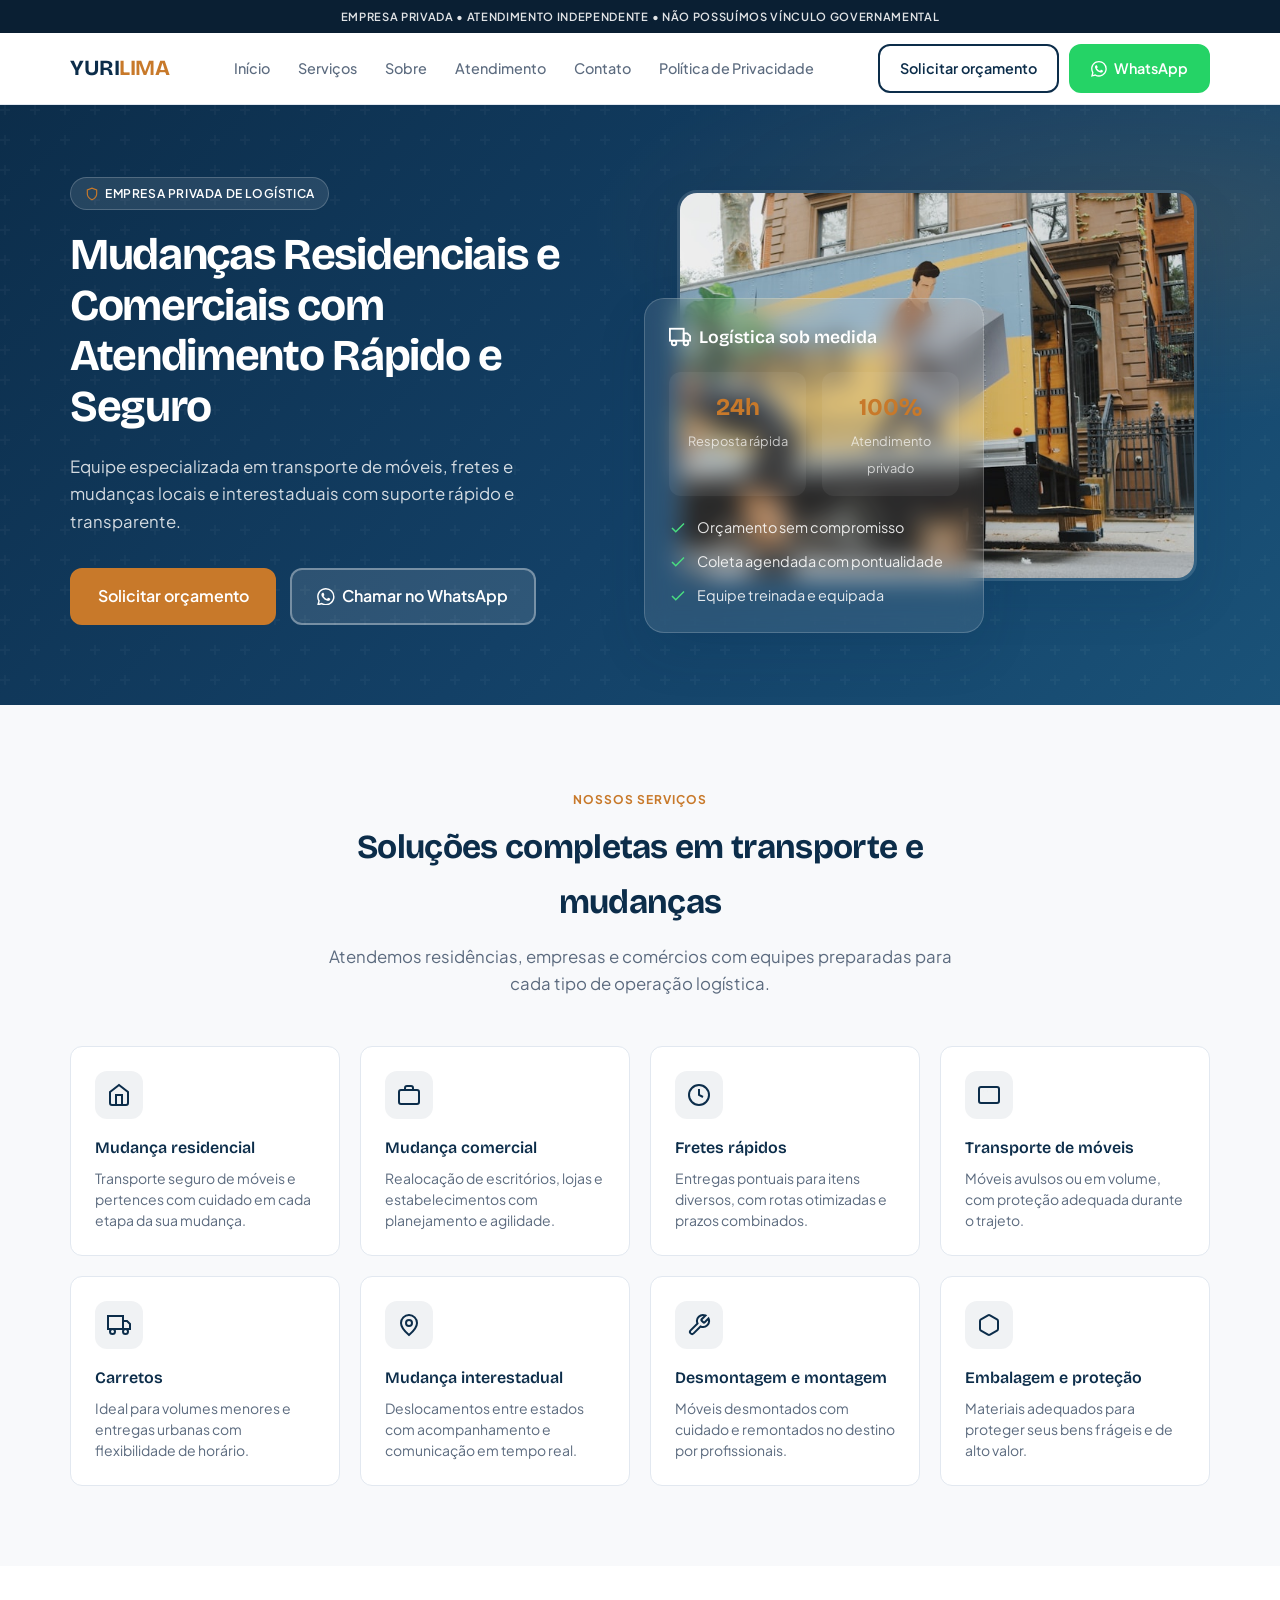
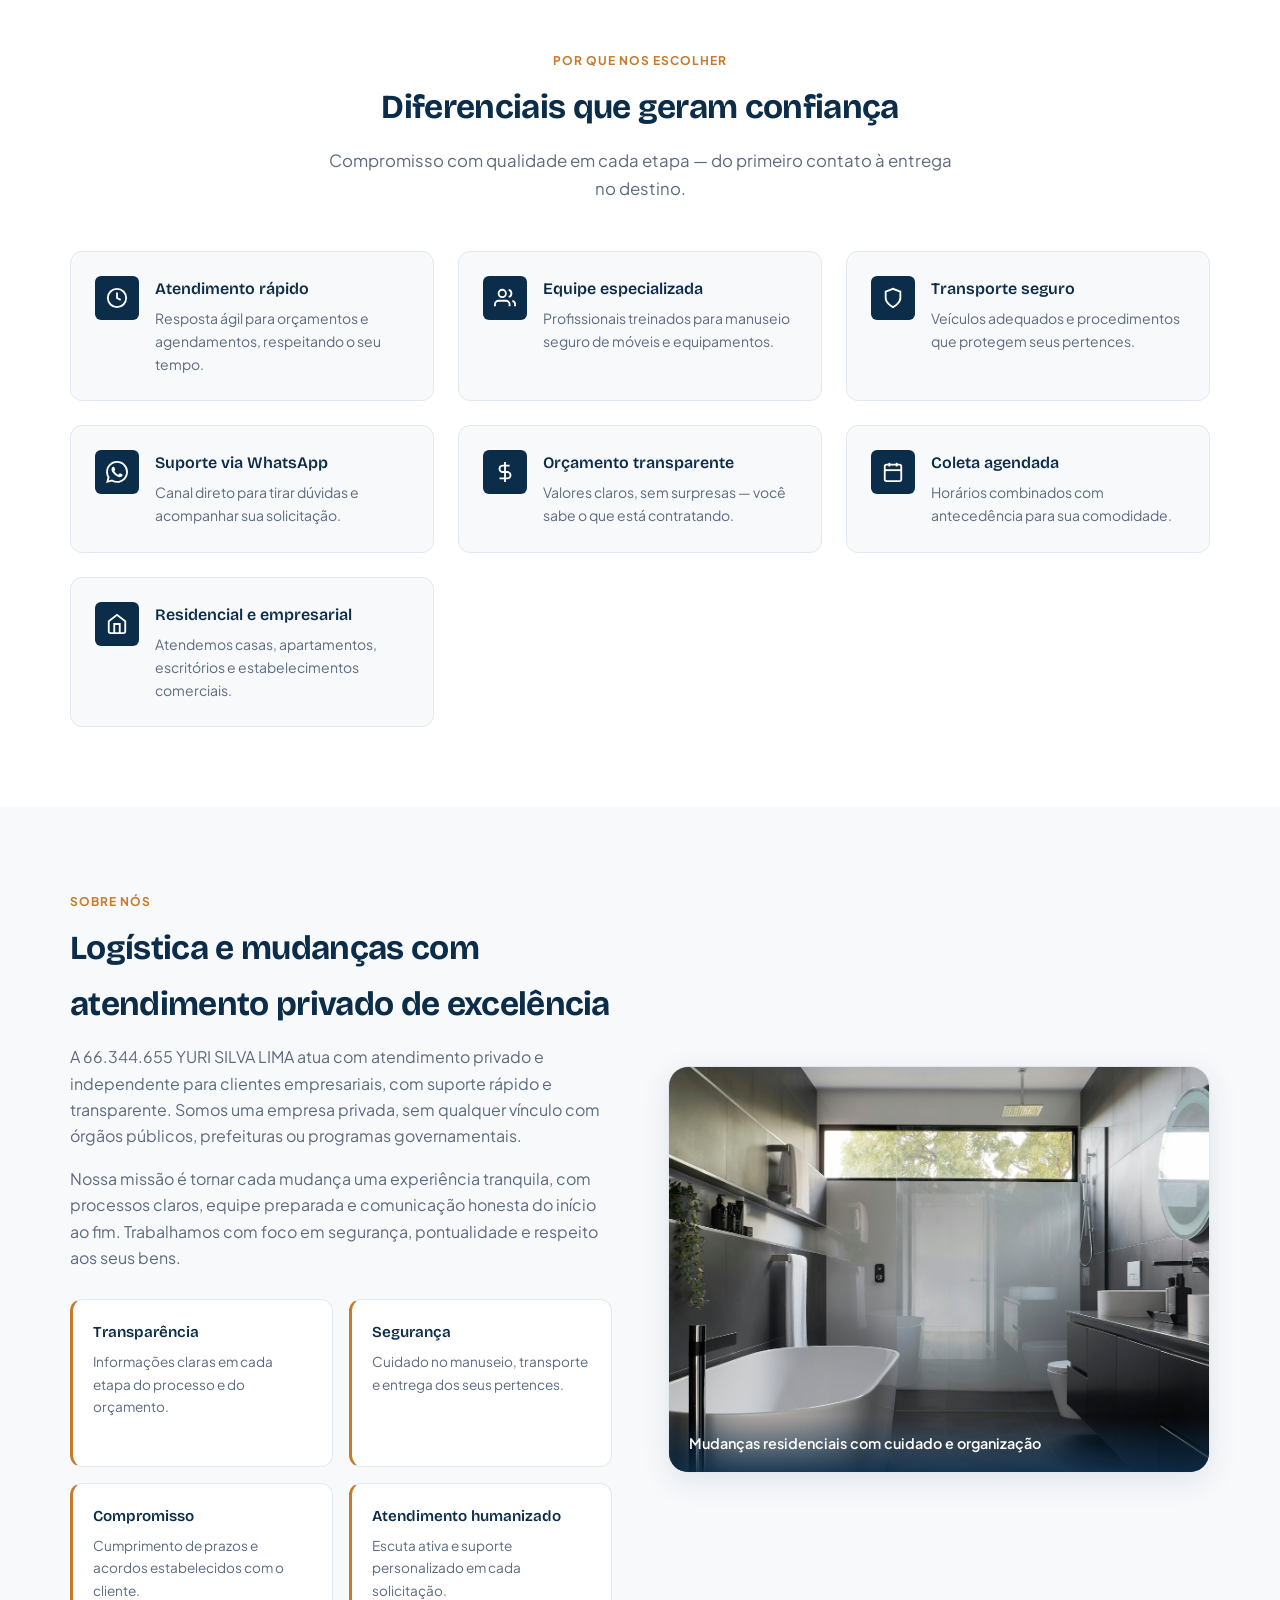
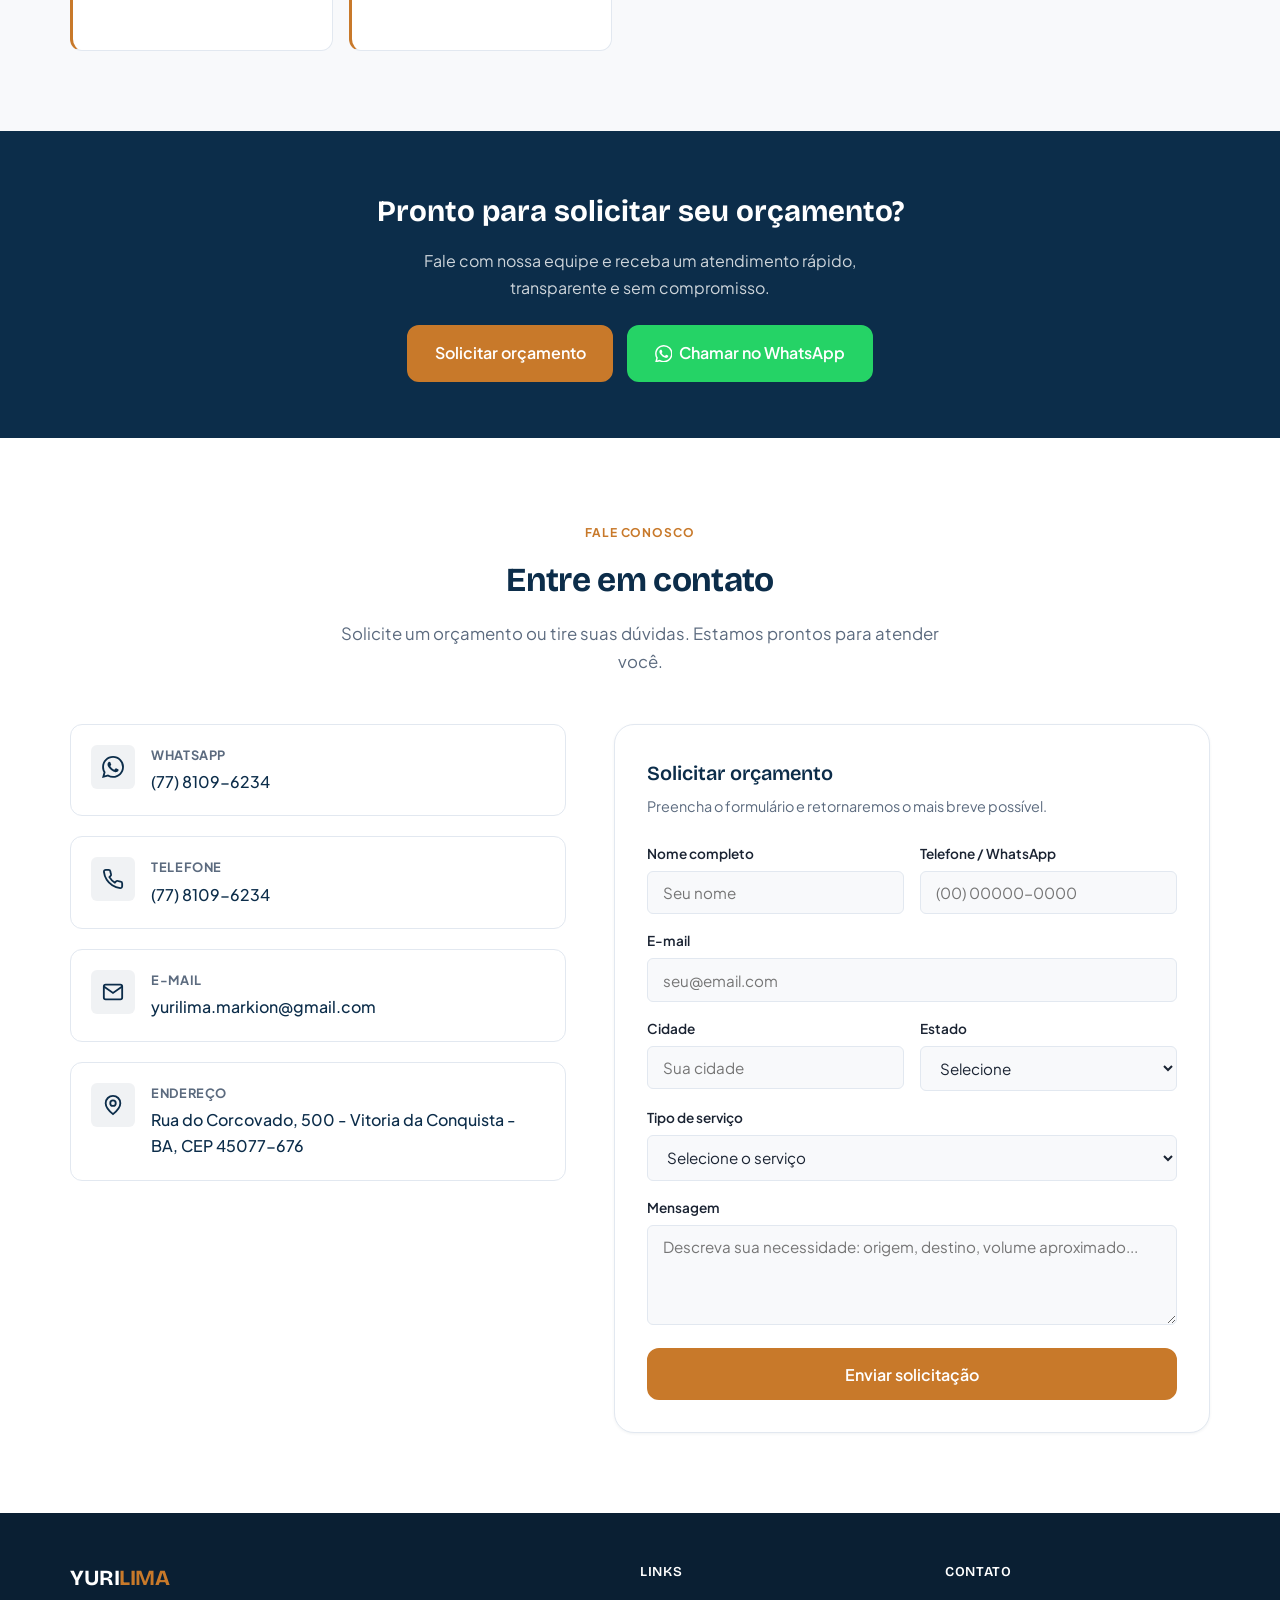
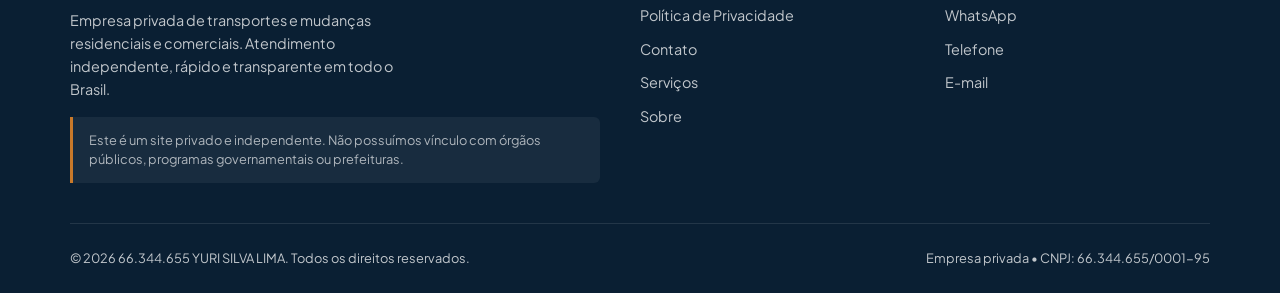
==== commit 0bcfd02e: "Add files via upload" ====
--- a/index.html
+++ b/index.html
@@ -1,250 +1,483 @@
-<!DOCTYPE html>
-<html lang="pt-BR">
-  <head>
-    <meta charset="UTF-8" />
-    <meta name="viewport" content="width=device-width, initial-scale=1" />
-    <meta
-      name="description"
-      content="Blog informativo privado sobre mobilidade urbana, planejamento das cidades, segurança viária e infraestrutura. Conteúdo educativo, sem vínculo governamental."
-    />
-    <title>Blog Informativo — Mobilidade Urbana</title>
-    <link rel="preconnect" href="https://fonts.googleapis.com" />
-    <link rel="preconnect" href="https://fonts.gstatic.com" crossorigin />
-    <link
-      href="https://fonts.googleapis.com/css2?family=DM+Sans:ital,opsz,wght@0,9..40,500;0,9..40,700;1,9..40,500&family=Source+Sans+3:ital,wght@0,400;0,600;1,400&display=swap"
-      rel="stylesheet"
-    />
-    <link rel="stylesheet" href="css/styles.css" />
-  </head>
-  <body>
-    <a class="skip-link" href="#conteudo-principal">Ir para o conteúdo</a>
-
-    <div class="top-bar" role="note">
-      BLOG INFORMATIVO PRIVADO • NÃO SOMOS SITE GOVERNAMENTAL • NÃO PRESTAMOS SERVIÇOS PÚBLICOS
-    </div>
-
-    <header class="site-header">
-      <div class="header-inner">
-        <a class="logo" href="index.html" aria-label="Página inicial"
-          ><span data-site-brand></span></a
-        >
-        <button
-          class="nav-toggle"
-          type="button"
-          data-nav-toggle
-          aria-expanded="false"
-          aria-controls="menu-principal"
-        >
-          Menu
-        </button>
-        <nav class="nav-main" id="menu-principal" data-nav-panel aria-label="Principal">
-          <ul>
-            <li><a href="#inicio">Início</a></li>
-            <li><a href="#sobre">Sobre</a></li>
-            <li><a href="#contato">Contato</a></li>
-            <li><a href="privacidade.html">Política de Privacidade</a></li>
-            <li><a href="termos.html">Termos de Uso</a></li>
-          </ul>
-        </nav>
-      </div>
-    </header>
-
-    <main id="conteudo-principal">
-      <section id="inicio" class="hero" aria-labelledby="hero-titulo">
-        <div class="wrap hero-grid">
-          <div>
-            <p class="hero-badge">Blog informativo privado</p>
-            <h1 id="hero-titulo">Blog Informativo sobre Mobilidade Urbana</h1>
-            <p class="lead">
-              Conteúdos educativos sobre trânsito, planejamento urbano, segurança viária, transporte
-              sustentável e infraestrutura das cidades.
-            </p>
-            <div class="hero-actions">
-              <a class="btn btn-primary" href="#temas">Ler Conteúdos</a>
-              <a class="btn btn-ghost" href="#sobre">Sobre o Blog</a>
-            </div>
-          </div>
-          <aside class="hero-panel" aria-label="Resumo editorial">
-            <h2>Editorial</h2>
-            <p>
-              Textos para leitores que desejam entender melhor como as cidades se movem — calçadas,
-              corredores de transporte, ciclovias, espaço público e desenho urbano — com linguagem
-              clara e referências gerais de urbanismo.
-            </p>
-          </aside>
-        </div>
-      </section>
-
-      <section id="temas" class="section" aria-labelledby="temas-titulo">
-        <div class="wrap">
-          <header class="section-head">
-            <h2 id="temas-titulo">Temas do blog</h2>
-            <p>Seções editoriais para explorar ideias e conceitos de forma simples.</p>
-          </header>
-          <div class="cards">
-            <article class="card">
-              <div class="card-icon" aria-hidden="true">MU</div>
-              <h3>Mobilidade urbana</h3>
-              <p>
-                Como as pessoas se deslocam na cidade: modos de transporte, integração entre redes e
-                desafios do cotidiano.
-              </p>
-            </article>
-            <article class="card">
-              <div class="card-icon" aria-hidden="true">SV</div>
-              <h3>Segurança viária</h3>
-              <p>
-                Princípios de projeto que buscam reduzir riscos no espaço público e melhorar a
-                convivência entre diferentes usuários da via.
-              </p>
-            </article>
-            <article class="card">
-              <div class="card-icon" aria-hidden="true">PU</div>
-              <h3>Planejamento urbano</h3>
-              <p>
-                Uso do solo, densidade, equipamentos e desenho de bairros que influenciam a
-                acessibilidade e a qualidade do deslocamento.
-              </p>
-            </article>
-            <article class="card">
-              <div class="card-icon" aria-hidden="true">TS</div>
-              <h3>Transporte sustentável</h3>
-              <p>
-                Caminhada, bicicleta e transporte coletivo como peças de um sistema urbano mais
-                eficiente e ambientalmente responsável.
-              </p>
-            </article>
-            <article class="card">
-              <div class="card-icon" aria-hidden="true">IV</div>
-              <h3>Infraestrutura viária</h3>
-              <p>
-                Pavimentação, drenagem, sinalização e manutenção como base para circulação segura e
-                confortável nas vias urbanas.
-              </p>
-            </article>
-            <article class="card">
-              <div class="card-icon" aria-hidden="true">CI</div>
-              <h3>Cidades inteligentes</h3>
-              <p>
-                Dados, monitoramento e tecnologias aplicadas à gestão urbana — sempre com foco em
-                transparência e serviço à população.
-              </p>
-            </article>
-          </div>
-        </div>
-      </section>
-
-      <section class="section section-alt" aria-label="Aviso de transparência">
-        <div class="wrap">
-          <p class="notice">
-            <strong>Transparência:</strong> Este é um blog informativo privado e independente. Não
-            somos site governamental, não representamos órgãos públicos, não prestamos serviços
-            oficiais e não substituímos canais oficiais. Todo o conteúdo publicado tem finalidade
-            exclusivamente educativa e informativa.
-          </p>
-        </div>
-      </section>
-
-      <section id="sobre" class="section" aria-labelledby="sobre-titulo">
-        <div class="wrap">
-          <header class="section-head">
-            <h2 id="sobre-titulo">Quem somos</h2>
-            <p>Identidade editorial do projeto.</p>
-          </header>
-          <div class="about-block">
-            <p>
-              Somos um blog privado e independente dedicado à publicação de conteúdos educativos
-              sobre mobilidade urbana, infraestrutura viária, segurança no trânsito e planejamento
-              das cidades. Nosso objetivo é explicar temas do dia a dia de forma simples, acessível e
-              informativa.
-            </p>
-          </div>
-        </div>
-      </section>
-
-      <section id="contato" class="section section-alt" aria-labelledby="contato-titulo">
-        <div class="wrap">
-          <header class="section-head">
-            <h2 id="contato-titulo">Contato</h2>
-            <p>Canais institucionais do blog (dados exibidos conforme configuração do site).</p>
-          </header>
-          <dl class="contact-grid">
-            <div class="contact-item">
-              <dt>E-mail</dt>
-              <dd><a data-site="email"></a></dd>
-            </div>
-            <div class="contact-item">
-              <dt>Telefone</dt>
-              <dd data-site="telefone"></dd>
-            </div>
-            <div class="contact-item">
-              <dt>Endereço</dt>
-              <dd data-site="endereco"></dd>
-            </div>
-          </dl>
-        </div>
-      </section>
-
-      <section class="section" aria-labelledby="faq-titulo">
-        <div class="wrap">
-          <header class="section-head">
-            <h2 id="faq-titulo">Perguntas frequentes</h2>
-            <p>Esclarecimentos sobre a natureza deste site.</p>
-          </header>
-          <ul class="faq-list">
-            <li class="faq-item">
-              <h3>Este site é governamental?</h3>
-              <p>Não. Este é um blog informativo privado e independente.</p>
-            </li>
-            <li class="faq-item">
-              <h3>O site presta algum serviço público?</h3>
-              <p>Não. O site apenas publica conteúdos educativos.</p>
-            </li>
-            <li class="faq-item">
-              <h3>O conteúdo substitui canais oficiais?</h3>
-              <p>Não. Para informações oficiais, consulte os canais responsáveis.</p>
-            </li>
-            <li class="faq-item">
-              <h3>O site coleta dados financeiros?</h3>
-              <p>Não. O site não coleta dados bancários ou financeiros.</p>
-            </li>
-          </ul>
-        </div>
-      </section>
-    </main>
-
-    <footer class="site-footer">
-      <div class="wrap">
-        <p class="footer-disclaimer">
-          BLOG INFORMATIVO PRIVADO • NÃO GOVERNAMENTAL • SEM VÍNCULO COM ÓRGÃOS PÚBLICOS • CONTEÚDO
-          EDUCATIVO
-        </p>
-        <div class="footer-grid">
-          <div>
-            <p class="footer-brand" data-site-brand></p>
-            <div class="footer-meta">
-              <p><strong>Razão social:</strong> <span data-site="razaoSocial"></span></p>
-              <p><strong>CNPJ:</strong> <span data-site="cnpj"></span></p>
-              <p><strong>Endereço:</strong> <span data-site="endereco"></span></p>
-              <p>
-                <strong>E-mail:</strong>
-                <a data-site="email"></a>
-              </p>
-            </div>
-          </div>
-          <div class="footer-links">
-            <a href="privacidade.html">Política de Privacidade</a>
-            <a href="termos.html">Termos de Uso</a>
-          </div>
-        </div>
-        <p class="footer-copy">© <span id="ano-atual"></span> <span data-site-brand></span>. Blog informativo privado.</p>
-      </div>
-    </footer>
-
-    <script src="js/site-config.js"></script>
-    <script src="js/nav.js"></script>
-    <script>
-      document.getElementById("ano-atual").textContent = new Date().getFullYear();
-    </script>
-  </body>
-</html>
+<!DOCTYPE html>
+<html lang="pt-BR">
+<head>
+  <meta charset="UTF-8">
+  <meta name="viewport" content="width=device-width, initial-scale=1.0">
+  <meta name="description" content="Mudanças residenciais e comerciais com atendimento rápido e seguro. Fretes, carretos e transporte de móveis locais e interestaduais. Empresa privada de logística no Brasil.">
+  <meta name="robots" content="index, follow">
+  <meta name="theme-color" content="#0c2d4a">
+  <title>YURI SILVA LIMA | Atendimento Privado</title>
+  <link rel="preconnect" href="https://fonts.googleapis.com">
+  <link rel="preconnect" href="https://fonts.gstatic.com" crossorigin>
+  <link href="https://fonts.googleapis.com/css2?family=Bricolage+Grotesque:wght@600;700&family=Plus+Jakarta+Sans:wght@400;500;600;700&display=swap" rel="stylesheet">
+  <link rel="stylesheet" href="assets/css/style.css">
+</head>
+<body>
+
+  <!-- Aviso no topo -->
+  <div class="topbar" role="note" aria-label="Aviso institucional">
+    Empresa privada • Atendimento independente • Não possuímos vínculo governamental
+  </div>
+
+  <!-- Header -->
+  <header class="header" role="banner">
+    <div class="container header__inner">
+      <a href="#inicio" class="logo" aria-label="YURI SILVA LIMA — Página inicial">YURI<span>LIMA</span></a>
+
+      <nav class="nav" id="main-nav" aria-label="Menu principal">
+        <a href="#inicio" class="nav__link">Início</a>
+        <a href="#servicos" class="nav__link">Serviços</a>
+        <a href="#sobre" class="nav__link">Sobre</a>
+        <a href="#atendimento" class="nav__link">Atendimento</a>
+        <a href="#contato" class="nav__link">Contato</a>
+        <a href="politica-privacidade.html" class="nav__link">Política de Privacidade</a>
+      </nav>
+
+      <div class="header__actions">
+        <a href="#contato" class="btn btn--outline">Solicitar orçamento</a>
+        <a href="#contato" class="btn btn--whatsapp" id="btn-whatsapp-header" aria-label="Chamar no WhatsApp">
+          <svg xmlns="http://www.w3.org/2000/svg" viewBox="0 0 24 24" fill="currentColor" aria-hidden="true"><path d="M17.472 14.382c-.297-.149-1.758-.867-2.03-.967-.273-.099-.471-.148-.67.15-.197.297-.767.966-.94 1.164-.173.199-.347.223-.644.075-.297-.15-1.255-.463-2.39-1.475-.883-.788-1.48-1.761-1.653-2.059-.173-.297-.018-.458.13-.606.134-.133.298-.347.446-.52.149-.174.198-.298.298-.497.099-.198.05-.371-.025-.52-.075-.149-.669-1.612-.916-2.207-.242-.579-.487-.5-.669-.51-.173-.008-.371-.01-.57-.01-.198 0-.52.074-.792.372-.272.297-1.04 1.016-1.04 2.479 0 1.462 1.065 2.875 1.213 3.074.149.198 2.096 3.2 5.077 4.487.709.306 1.262.489 1.694.625.712.227 1.36.195 1.871.118.571-.085 1.758-.719 2.006-1.413.248-.694.248-1.289.173-1.413-.074-.124-.272-.198-.57-.347m-5.421 7.403h-.004a9.87 9.87 0 01-5.031-1.378l-.361-.214-3.741.982.998-3.648-.235-.374a9.86 9.86 0 01-1.51-5.26c.001-5.45 4.436-9.884 9.888-9.884 2.64 0 5.122 1.03 6.988 2.898a9.825 9.825 0 012.893 6.994c-.003 5.45-4.435 9.884-9.885 9.884m8.413-18.297A11.815 11.815 0 0012.05 0C5.495 0 .16 5.335.157 11.892c0 2.096.547 4.142 1.588 5.945L.057 24l6.305-1.654a11.882 11.882 0 005.683 1.448h.005c6.554 0 11.89-5.335 11.893-11.893a11.821 11.821 0 00-3.48-8.413z"/></svg>
+          WhatsApp
+        </a>
+        <button class="menu-toggle" type="button" aria-expanded="false" aria-controls="main-nav" aria-label="Abrir menu">
+          <span></span><span></span><span></span>
+        </button>
+      </div>
+    </div>
+  </header>
+
+  <main>
+    <!-- Hero -->
+    <section class="hero" id="inicio" aria-labelledby="hero-title">
+      <div class="container hero__grid">
+        <div class="hero__content">
+          <div class="hero__badge">
+            <svg xmlns="http://www.w3.org/2000/svg" viewBox="0 0 24 24" fill="none" stroke="currentColor" stroke-width="2" aria-hidden="true"><path d="M12 22s8-4 8-10V5l-8-3-8 3v7c0 6 8 10 8 10z"/></svg>
+            Empresa privada de logística
+          </div>
+          <h1 id="hero-title">Mudanças Residenciais e Comerciais com Atendimento Rápido e Seguro</h1>
+          <p class="hero__subtitle">Equipe especializada em transporte de móveis, fretes e mudanças locais e interestaduais com suporte rápido e transparente.</p>
+          <div class="hero__cta">
+            <a href="#contato" class="btn btn--primary btn--lg">Solicitar orçamento</a>
+            <a href="#contato" class="btn btn--ghost btn--lg" id="btn-whatsapp-hero">
+              <svg xmlns="http://www.w3.org/2000/svg" viewBox="0 0 24 24" fill="currentColor" width="20" height="20" aria-hidden="true"><path d="M17.472 14.382c-.297-.149-1.758-.867-2.03-.967-.273-.099-.471-.148-.67.15-.197.297-.767.966-.94 1.164-.173.199-.347.223-.644.075-.297-.15-1.255-.463-2.39-1.475-.883-.788-1.48-1.761-1.653-2.059-.173-.297-.018-.458.13-.606.134-.133.298-.347.446-.52.149-.174.198-.298.298-.497.099-.198.05-.371-.025-.52-.075-.149-.669-1.612-.916-2.207-.242-.579-.487-.5-.669-.51-.173-.008-.371-.01-.57-.01-.198 0-.52.074-.792.372-.272.297-1.04 1.016-1.04 2.479 0 1.462 1.065 2.875 1.213 3.074.149.198 2.096 3.2 5.077 4.487.709.306 1.262.489 1.694.625.712.227 1.36.195 1.871.118.571-.085 1.758-.719 2.006-1.413.248-.694.248-1.289.173-1.413-.074-.124-.272-.198-.57-.347m-5.421 7.403h-.004a9.87 9.87 0 01-5.031-1.378l-.361-.214-3.741.982.998-3.648-.235-.374a9.86 9.86 0 01-1.51-5.26c.001-5.45 4.436-9.884 9.888-9.884 2.64 0 5.122 1.03 6.988 2.898a9.825 9.825 0 012.893 6.994c-.003 5.45-4.435 9.884-9.885 9.884m8.413-18.297A11.815 11.815 0 0012.05 0C5.495 0 .16 5.335.157 11.892c0 2.096.547 4.142 1.588 5.945L.057 24l6.305-1.654a11.882 11.882 0 005.683 1.448h.005c6.554 0 11.89-5.335 11.893-11.893a11.821 11.821 0 00-3.48-8.413z"/></svg>
+              Chamar no WhatsApp
+            </a>
+          </div>
+        </div>
+
+        <div class="hero__visual">
+          <figure class="hero__photo">
+            <img
+              src="assets/images/mudanca-caminhao.jpg"
+              alt="Caminhão de mudança carregado com móveis e caixas para transporte seguro"
+              width="600"
+              height="450"
+              loading="eager"
+              fetchpriority="high"
+            >
+          </figure>
+          <div class="hero__card">
+            <p class="hero__card-title">
+              <svg xmlns="http://www.w3.org/2000/svg" width="22" height="22" viewBox="0 0 24 24" fill="none" stroke="currentColor" stroke-width="2"><rect x="1" y="3" width="15" height="13"/><polygon points="16 8 20 8 23 11 23 16 16 16 16 8"/><circle cx="5.5" cy="18.5" r="2.5"/><circle cx="18.5" cy="18.5" r="2.5"/></svg>
+              Logística sob medida
+            </p>
+            <div class="hero__stats">
+              <div class="hero__stat"><strong>24h</strong><span>Resposta rápida</span></div>
+              <div class="hero__stat"><strong>100%</strong><span>Atendimento privado</span></div>
+            </div>
+            <ul class="hero__features">
+              <li class="hero__feature">
+                <svg xmlns="http://www.w3.org/2000/svg" viewBox="0 0 24 24" fill="none" stroke="currentColor" stroke-width="2"><polyline points="20 6 9 17 4 12"/></svg>
+                Orçamento sem compromisso
+              </li>
+              <li class="hero__feature">
+                <svg xmlns="http://www.w3.org/2000/svg" viewBox="0 0 24 24" fill="none" stroke="currentColor" stroke-width="2"><polyline points="20 6 9 17 4 12"/></svg>
+                Coleta agendada com pontualidade
+              </li>
+              <li class="hero__feature">
+                <svg xmlns="http://www.w3.org/2000/svg" viewBox="0 0 24 24" fill="none" stroke="currentColor" stroke-width="2"><polyline points="20 6 9 17 4 12"/></svg>
+                Equipe treinada e equipada
+              </li>
+            </ul>
+          </div>
+        </div>
+      </div>
+    </section>
+
+    <!-- Serviços -->
+    <section class="section" id="servicos" aria-labelledby="servicos-title">
+      <div class="container">
+        <header class="section__header">
+          <span class="section__label">Nossos serviços</span>
+          <h2 class="section__title" id="servicos-title">Soluções completas em transporte e mudanças</h2>
+          <p class="section__desc">Atendemos residências, empresas e comércios com equipes preparadas para cada tipo de operação logística.</p>
+        </header>
+
+        <div class="services-grid">
+          <article class="service-card">
+            <div class="service-card__icon" aria-hidden="true">
+              <svg xmlns="http://www.w3.org/2000/svg" viewBox="0 0 24 24" fill="none" stroke="currentColor" stroke-width="2"><path d="M3 9l9-7 9 7v11a2 2 0 01-2 2H5a2 2 0 01-2-2z"/><polyline points="9 22 9 12 15 12 15 22"/></svg>
+            </div>
+            <h3>Mudança residencial</h3>
+            <p>Transporte seguro de móveis e pertences com cuidado em cada etapa da sua mudança.</p>
+          </article>
+
+          <article class="service-card">
+            <div class="service-card__icon" aria-hidden="true">
+              <svg xmlns="http://www.w3.org/2000/svg" viewBox="0 0 24 24" fill="none" stroke="currentColor" stroke-width="2"><rect x="2" y="7" width="20" height="14" rx="2"/><path d="M16 7V5a2 2 0 00-2-2h-4a2 2 0 00-2 2v2"/></svg>
+            </div>
+            <h3>Mudança comercial</h3>
+            <p>Realocação de escritórios, lojas e estabelecimentos com planejamento e agilidade.</p>
+          </article>
+
+          <article class="service-card">
+            <div class="service-card__icon" aria-hidden="true">
+              <svg xmlns="http://www.w3.org/2000/svg" viewBox="0 0 24 24" fill="none" stroke="currentColor" stroke-width="2"><circle cx="12" cy="12" r="10"/><polyline points="12 6 12 12 16 14"/></svg>
+            </div>
+            <h3>Fretes rápidos</h3>
+            <p>Entregas pontuais para itens diversos, com rotas otimizadas e prazos combinados.</p>
+          </article>
+
+          <article class="service-card">
+            <div class="service-card__icon" aria-hidden="true">
+              <svg xmlns="http://www.w3.org/2000/svg" viewBox="0 0 24 24" fill="none" stroke="currentColor" stroke-width="2"><rect x="2" y="4" width="20" height="16" rx="2"/><path d="M6 8h.01M10 8h.01M14 8h.01"/></svg>
+            </div>
+            <h3>Transporte de móveis</h3>
+            <p>Móveis avulsos ou em volume, com proteção adequada durante o trajeto.</p>
+          </article>
+
+          <article class="service-card">
+            <div class="service-card__icon" aria-hidden="true">
+              <svg xmlns="http://www.w3.org/2000/svg" viewBox="0 0 24 24" fill="none" stroke="currentColor" stroke-width="2"><rect x="1" y="3" width="15" height="13"/><polygon points="16 8 20 8 23 11 23 16 16 16 16 8"/><circle cx="5.5" cy="18.5" r="2.5"/><circle cx="18.5" cy="18.5" r="2.5"/></svg>
+            </div>
+            <h3>Carretos</h3>
+            <p>Ideal para volumes menores e entregas urbanas com flexibilidade de horário.</p>
+          </article>
+
+          <article class="service-card">
+            <div class="service-card__icon" aria-hidden="true">
+              <svg xmlns="http://www.w3.org/2000/svg" viewBox="0 0 24 24" fill="none" stroke="currentColor" stroke-width="2"><circle cx="12" cy="10" r="3"/><path d="M12 2a8 8 0 00-8 8c0 5.25 8 12 8 12s8-6.75 8-12a8 8 0 00-8-8z"/></svg>
+            </div>
+            <h3>Mudança interestadual</h3>
+            <p>Deslocamentos entre estados com acompanhamento e comunicação em tempo real.</p>
+          </article>
+
+          <article class="service-card">
+            <div class="service-card__icon" aria-hidden="true">
+              <svg xmlns="http://www.w3.org/2000/svg" viewBox="0 0 24 24" fill="none" stroke="currentColor" stroke-width="2"><path d="M14.7 6.3a1 1 0 000 1.4l1.6 1.6a1 1 0 001.4 0l3.77-3.77a6 6 0 01-7.94 7.94l-6.91 6.91a2.12 2.12 0 01-3-3l6.91-6.91a6 6 0 017.94-7.94l-3.76 3.76z"/></svg>
+            </div>
+            <h3>Desmontagem e montagem</h3>
+            <p>Móveis desmontados com cuidado e remontados no destino por profissionais.</p>
+          </article>
+
+          <article class="service-card">
+            <div class="service-card__icon" aria-hidden="true">
+              <svg xmlns="http://www.w3.org/2000/svg" viewBox="0 0 24 24" fill="none" stroke="currentColor" stroke-width="2"><path d="M21 16V8a2 2 0 00-1-1.73l-7-4a2 2 0 00-2 0l-7 4A2 2 0 003 8v8a2 2 0 001 1.73l7 4a2 2 0 002 0l7-4A2 2 0 0021 16z"/></svg>
+            </div>
+            <h3>Embalagem e proteção</h3>
+            <p>Materiais adequados para proteger seus bens frágeis e de alto valor.</p>
+          </article>
+        </div>
+      </div>
+    </section>
+
+    <!-- Diferenciais -->
+    <section class="section section--alt" id="atendimento" aria-labelledby="diff-title">
+      <div class="container">
+        <header class="section__header">
+          <span class="section__label">Por que nos escolher</span>
+          <h2 class="section__title" id="diff-title">Diferenciais que geram confiança</h2>
+          <p class="section__desc">Compromisso com qualidade em cada etapa — do primeiro contato à entrega no destino.</p>
+        </header>
+
+        <div class="diff-grid">
+          <div class="diff-item">
+            <div class="diff-item__icon" aria-hidden="true">
+              <svg xmlns="http://www.w3.org/2000/svg" viewBox="0 0 24 24" fill="none" stroke="currentColor" stroke-width="2"><circle cx="12" cy="12" r="10"/><polyline points="12 6 12 12 16 14"/></svg>
+            </div>
+            <div>
+              <h3>Atendimento rápido</h3>
+              <p>Resposta ágil para orçamentos e agendamentos, respeitando o seu tempo.</p>
+            </div>
+          </div>
+
+          <div class="diff-item">
+            <div class="diff-item__icon" aria-hidden="true">
+              <svg xmlns="http://www.w3.org/2000/svg" viewBox="0 0 24 24" fill="none" stroke="currentColor" stroke-width="2"><path d="M17 21v-2a4 4 0 00-4-4H5a4 4 0 00-4 4v2"/><circle cx="9" cy="7" r="4"/><path d="M23 21v-2a4 4 0 00-3-3.87"/><path d="M16 3.13a4 4 0 010 7.75"/></svg>
+            </div>
+            <div>
+              <h3>Equipe especializada</h3>
+              <p>Profissionais treinados para manuseio seguro de móveis e equipamentos.</p>
+            </div>
+          </div>
+
+          <div class="diff-item">
+            <div class="diff-item__icon" aria-hidden="true">
+              <svg xmlns="http://www.w3.org/2000/svg" viewBox="0 0 24 24" fill="none" stroke="currentColor" stroke-width="2"><path d="M12 22s8-4 8-10V5l-8-3-8 3v7c0 6 8 10 8 10z"/></svg>
+            </div>
+            <div>
+              <h3>Transporte seguro</h3>
+              <p>Veículos adequados e procedimentos que protegem seus pertences.</p>
+            </div>
+          </div>
+
+          <div class="diff-item">
+            <div class="diff-item__icon" aria-hidden="true">
+              <svg xmlns="http://www.w3.org/2000/svg" viewBox="0 0 24 24" fill="currentColor"><path d="M17.472 14.382c-.297-.149-1.758-.867-2.03-.967-.273-.099-.471-.148-.67.15-.197.297-.767.966-.94 1.164-.173.199-.347.223-.644.075-.297-.15-1.255-.463-2.39-1.475-.883-.788-1.48-1.761-1.653-2.059-.173-.297-.018-.458.13-.606.134-.133.298-.347.446-.52.149-.174.198-.298.298-.497.099-.198.05-.371-.025-.52-.075-.149-.669-1.612-.916-2.207-.242-.579-.487-.5-.669-.51-.173-.008-.371-.01-.57-.01-.198 0-.52.074-.792.372-.272.297-1.04 1.016-1.04 2.479 0 1.462 1.065 2.875 1.213 3.074.149.198 2.096 3.2 5.077 4.487.709.306 1.262.489 1.694.625.712.227 1.36.195 1.871.118.571-.085 1.758-.719 2.006-1.413.248-.694.248-1.289.173-1.413-.074-.124-.272-.198-.57-.347m-5.421 7.403h-.004a9.87 9.87 0 01-5.031-1.378l-.361-.214-3.741.982.998-3.648-.235-.374a9.86 9.86 0 01-1.51-5.26c.001-5.45 4.436-9.884 9.888-9.884 2.64 0 5.122 1.03 6.988 2.898a9.825 9.825 0 012.893 6.994c-.003 5.45-4.435 9.884-9.885 9.884m8.413-18.297A11.815 11.815 0 0012.05 0C5.495 0 .16 5.335.157 11.892c0 2.096.547 4.142 1.588 5.945L.057 24l6.305-1.654a11.882 11.882 0 005.683 1.448h.005c6.554 0 11.89-5.335 11.893-11.893a11.821 11.821 0 00-3.48-8.413z"/></svg>
+            </div>
+            <div>
+              <h3>Suporte via WhatsApp</h3>
+              <p>Canal direto para tirar dúvidas e acompanhar sua solicitação.</p>
+            </div>
+          </div>
+
+          <div class="diff-item">
+            <div class="diff-item__icon" aria-hidden="true">
+              <svg xmlns="http://www.w3.org/2000/svg" viewBox="0 0 24 24" fill="none" stroke="currentColor" stroke-width="2"><line x1="12" y1="1" x2="12" y2="23"/><path d="M17 5H9.5a3.5 3.5 0 000 7h5a3.5 3.5 0 010 7H6"/></svg>
+            </div>
+            <div>
+              <h3>Orçamento transparente</h3>
+              <p>Valores claros, sem surpresas — você sabe o que está contratando.</p>
+            </div>
+          </div>
+
+          <div class="diff-item">
+            <div class="diff-item__icon" aria-hidden="true">
+              <svg xmlns="http://www.w3.org/2000/svg" viewBox="0 0 24 24" fill="none" stroke="currentColor" stroke-width="2"><rect x="3" y="4" width="18" height="18" rx="2"/><line x1="16" y1="2" x2="16" y2="6"/><line x1="8" y1="2" x2="8" y2="6"/><line x1="3" y1="10" x2="21" y2="10"/></svg>
+            </div>
+            <div>
+              <h3>Coleta agendada</h3>
+              <p>Horários combinados com antecedência para sua comodidade.</p>
+            </div>
+          </div>
+
+          <div class="diff-item">
+            <div class="diff-item__icon" aria-hidden="true">
+              <svg xmlns="http://www.w3.org/2000/svg" viewBox="0 0 24 24" fill="none" stroke="currentColor" stroke-width="2"><path d="M3 9l9-7 9 7v11a2 2 0 01-2 2H5a2 2 0 01-2-2z"/><path d="M9 22V12h6v10"/></svg>
+            </div>
+            <div>
+              <h3>Residencial e empresarial</h3>
+              <p>Atendemos casas, apartamentos, escritórios e estabelecimentos comerciais.</p>
+            </div>
+          </div>
+        </div>
+      </div>
+    </section>
+
+    <!-- Sobre -->
+    <section class="section" id="sobre" aria-labelledby="sobre-title">
+      <div class="container about-grid">
+        <div class="about__content">
+          <span class="section__label">Sobre nós</span>
+          <h2 class="section__title" id="sobre-title">Logística e mudanças com atendimento privado de excelência</h2>
+          <p>A 66.344.655 YURI SILVA LIMA atua com atendimento privado e independente para clientes empresariais, com suporte rápido e transparente. Somos uma empresa privada, sem qualquer vínculo com órgãos públicos, prefeituras ou programas governamentais.</p>
+          <p>Nossa missão é tornar cada mudança uma experiência tranquila, com processos claros, equipe preparada e comunicação honesta do início ao fim. Trabalhamos com foco em segurança, pontualidade e respeito aos seus bens.</p>
+
+          <div class="values-grid">
+            <div class="value-card">
+              <h3>Transparência</h3>
+              <p>Informações claras em cada etapa do processo e do orçamento.</p>
+            </div>
+            <div class="value-card">
+              <h3>Segurança</h3>
+              <p>Cuidado no manuseio, transporte e entrega dos seus pertences.</p>
+            </div>
+            <div class="value-card">
+              <h3>Compromisso</h3>
+              <p>Cumprimento de prazos e acordos estabelecidos com o cliente.</p>
+            </div>
+            <div class="value-card">
+              <h3>Atendimento humanizado</h3>
+              <p>Escuta ativa e suporte personalizado em cada solicitação.</p>
+            </div>
+          </div>
+        </div>
+
+        <figure class="about__image">
+          <img
+            src="assets/images/mudanca-residencial.jpg"
+            alt="Ambiente residencial com caixas organizadas para mudança e transporte de móveis"
+            width="560"
+            height="420"
+            loading="lazy"
+          >
+          <figcaption class="about__caption">Mudanças residenciais com cuidado e organização</figcaption>
+        </figure>
+      </div>
+    </section>
+
+    <!-- CTA -->
+    <section class="cta-band" aria-label="Chamada para ação">
+      <div class="container">
+        <h2>Pronto para solicitar seu orçamento?</h2>
+        <p>Fale com nossa equipe e receba um atendimento rápido, transparente e sem compromisso.</p>
+        <div class="cta-band__actions">
+          <a href="#contato" class="btn btn--primary btn--lg">Solicitar orçamento</a>
+          <a href="#contato" class="btn btn--whatsapp btn--lg" id="btn-whatsapp-cta">
+            <svg xmlns="http://www.w3.org/2000/svg" viewBox="0 0 24 24" fill="currentColor" aria-hidden="true"><path d="M17.472 14.382c-.297-.149-1.758-.867-2.03-.967-.273-.099-.471-.148-.67.15-.197.297-.767.966-.94 1.164-.173.199-.347.223-.644.075-.297-.15-1.255-.463-2.39-1.475-.883-.788-1.48-1.761-1.653-2.059-.173-.297-.018-.458.13-.606.134-.133.298-.347.446-.52.149-.174.198-.298.298-.497.099-.198.05-.371-.025-.52-.075-.149-.669-1.612-.916-2.207-.242-.579-.487-.5-.669-.51-.173-.008-.371-.01-.57-.01-.198 0-.52.074-.792.372-.272.297-1.04 1.016-1.04 2.479 0 1.462 1.065 2.875 1.213 3.074.149.198 2.096 3.2 5.077 4.487.709.306 1.262.489 1.694.625.712.227 1.36.195 1.871.118.571-.085 1.758-.719 2.006-1.413.248-.694.248-1.289.173-1.413-.074-.124-.272-.198-.57-.347m-5.421 7.403h-.004a9.87 9.87 0 01-5.031-1.378l-.361-.214-3.741.982.998-3.648-.235-.374a9.86 9.86 0 01-1.51-5.26c.001-5.45 4.436-9.884 9.888-9.884 2.64 0 5.122 1.03 6.988 2.898a9.825 9.825 0 012.893 6.994c-.003 5.45-4.435 9.884-9.885 9.884m8.413-18.297A11.815 11.815 0 0012.05 0C5.495 0 .16 5.335.157 11.892c0 2.096.547 4.142 1.588 5.945L.057 24l6.305-1.654a11.882 11.882 0 005.683 1.448h.005c6.554 0 11.89-5.335 11.893-11.893a11.821 11.821 0 00-3.48-8.413z"/></svg>
+            Chamar no WhatsApp
+          </a>
+        </div>
+      </div>
+    </section>
+
+    <!-- Contato -->
+    <section class="section section--alt" id="contato" aria-labelledby="contato-title">
+      <div class="container">
+        <header class="section__header">
+          <span class="section__label">Fale conosco</span>
+          <h2 class="section__title" id="contato-title">Entre em contato</h2>
+          <p class="section__desc">Solicite um orçamento ou tire suas dúvidas. Estamos prontos para atender você.</p>
+        </header>
+
+        <div class="contact-grid">
+          <div class="contact-info">
+            <div class="contact-item">
+              <div class="contact-item__icon" aria-hidden="true">
+                <svg xmlns="http://www.w3.org/2000/svg" viewBox="0 0 24 24" fill="currentColor"><path d="M17.472 14.382c-.297-.149-1.758-.867-2.03-.967-.273-.099-.471-.148-.67.15-.197.297-.767.966-.94 1.164-.173.199-.347.223-.644.075-.297-.15-1.255-.463-2.39-1.475-.883-.788-1.48-1.761-1.653-2.059-.173-.297-.018-.458.13-.606.134-.133.298-.347.446-.52.149-.174.198-.298.298-.497.099-.198.05-.371-.025-.52-.075-.149-.669-1.612-.916-2.207-.242-.579-.487-.5-.669-.51-.173-.008-.371-.01-.57-.01-.198 0-.52.074-.792.372-.272.297-1.04 1.016-1.04 2.479 0 1.462 1.065 2.875 1.213 3.074.149.198 2.096 3.2 5.077 4.487.709.306 1.262.489 1.694.625.712.227 1.36.195 1.871.118.571-.085 1.758-.719 2.006-1.413.248-.694.248-1.289.173-1.413-.074-.124-.272-.198-.57-.347m-5.421 7.403h-.004a9.87 9.87 0 01-5.031-1.378l-.361-.214-3.741.982.998-3.648-.235-.374a9.86 9.86 0 01-1.51-5.26c.001-5.45 4.436-9.884 9.888-9.884 2.64 0 5.122 1.03 6.988 2.898a9.825 9.825 0 012.893 6.994c-.003 5.45-4.435 9.884-9.885 9.884m8.413-18.297A11.815 11.815 0 0012.05 0C5.495 0 .16 5.335.157 11.892c0 2.096.547 4.142 1.588 5.945L.057 24l6.305-1.654a11.882 11.882 0 005.683 1.448h.005c6.554 0 11.89-5.335 11.893-11.893a11.821 11.821 0 00-3.48-8.413z"/></svg>
+              </div>
+              <div>
+                <h3>WhatsApp</h3>
+                <p class="placeholder" id="contact-whatsapp" data-field="whatsapp">—</p>
+              </div>
+            </div>
+
+            <div class="contact-item">
+              <div class="contact-item__icon" aria-hidden="true">
+                <svg xmlns="http://www.w3.org/2000/svg" viewBox="0 0 24 24" fill="none" stroke="currentColor" stroke-width="2"><path d="M22 16.92v3a2 2 0 01-2.18 2 19.79 19.79 0 01-8.63-3.07 19.5 19.5 0 01-6-6 19.79 19.79 0 01-3.07-8.67A2 2 0 014.11 2h3a2 2 0 012 1.72c.127.96.361 1.903.7 2.81a2 2 0 01-.45 2.11L8.09 9.91a16 16 0 006 6l1.27-1.27a2 2 0 012.11-.45c.907.339 1.85.573 2.81.7A2 2 0 0122 16.92z"/></svg>
+              </div>
+              <div>
+                <h3>Telefone</h3>
+                <p class="placeholder" id="contact-phone" data-field="phone">—</p>
+              </div>
+            </div>
+
+            <div class="contact-item">
+              <div class="contact-item__icon" aria-hidden="true">
+                <svg xmlns="http://www.w3.org/2000/svg" viewBox="0 0 24 24" fill="none" stroke="currentColor" stroke-width="2"><path d="M4 4h16c1.1 0 2 .9 2 2v12c0 1.1-.9 2-2 2H4c-1.1 0-2-.9-2-2V6c0-1.1.9-2 2-2z"/><polyline points="22,6 12,13 2,6"/></svg>
+              </div>
+              <div>
+                <h3>E-mail</h3>
+                <p class="placeholder" id="contact-email" data-field="email">—</p>
+              </div>
+            </div>
+
+            <div class="contact-item">
+              <div class="contact-item__icon" aria-hidden="true">
+                <svg xmlns="http://www.w3.org/2000/svg" viewBox="0 0 24 24" fill="none" stroke="currentColor" stroke-width="2"><circle cx="12" cy="10" r="3"/><path d="M12 2a8 8 0 00-8 8c0 5.25 8 12 8 12s8-6.75 8-12a8 8 0 00-8-8z"/></svg>
+              </div>
+              <div>
+                <h3>Endereço</h3>
+                <p class="placeholder" id="contact-location" data-field="location">—</p>
+              </div>
+            </div>
+          </div>
+
+          <div class="form-card">
+            <h3>Solicitar orçamento</h3>
+            <p>Preencha o formulário e retornaremos o mais breve possível.</p>
+            <form id="contact-form" action="#" method="post" novalidate>
+              <div class="form-row">
+                <div class="form-group">
+                  <label for="nome">Nome completo</label>
+                  <input type="text" id="nome" name="nome" required autocomplete="name" placeholder="Seu nome">
+                </div>
+                <div class="form-group">
+                  <label for="telefone">Telefone / WhatsApp</label>
+                  <input type="tel" id="telefone" name="telefone" required autocomplete="tel" placeholder="(00) 00000-0000">
+                </div>
+              </div>
+              <div class="form-group">
+                <label for="email-form">E-mail</label>
+                <input type="email" id="email-form" name="email" autocomplete="email" placeholder="seu@email.com">
+              </div>
+              <div class="form-row">
+                <div class="form-group">
+                  <label for="cidade">Cidade</label>
+                  <input type="text" id="cidade" name="cidade" placeholder="Sua cidade">
+                </div>
+                <div class="form-group">
+                  <label for="estado">Estado</label>
+                  <select id="estado" name="estado">
+                    <option value="">Selecione</option>
+                    <option value="AC">AC</option><option value="AL">AL</option><option value="AP">AP</option>
+                    <option value="AM">AM</option><option value="BA">BA</option><option value="CE">CE</option>
+                    <option value="DF">DF</option><option value="ES">ES</option><option value="GO">GO</option>
+                    <option value="MA">MA</option><option value="MT">MT</option><option value="MS">MS</option>
+                    <option value="MG">MG</option><option value="PA">PA</option><option value="PB">PB</option>
+                    <option value="PR">PR</option><option value="PE">PE</option><option value="PI">PI</option>
+                    <option value="RJ">RJ</option><option value="RN">RN</option><option value="RS">RS</option>
+                    <option value="RO">RO</option><option value="RR">RR</option><option value="SC">SC</option>
+                    <option value="SP">SP</option><option value="SE">SE</option><option value="TO">TO</option>
+                  </select>
+                </div>
+              </div>
+              <div class="form-group">
+                <label for="servico">Tipo de serviço</label>
+                <select id="servico" name="servico" required>
+                  <option value="">Selecione o serviço</option>
+                  <option value="residencial">Mudança residencial</option>
+                  <option value="comercial">Mudança comercial</option>
+                  <option value="frete">Fretes rápidos</option>
+                  <option value="moveis">Transporte de móveis</option>
+                  <option value="carreto">Carretos</option>
+                  <option value="interestadual">Mudança interestadual</option>
+                  <option value="montagem">Desmontagem e montagem</option>
+                  <option value="embalagem">Embalagem e proteção</option>
+                </select>
+              </div>
+              <div class="form-group">
+                <label for="mensagem">Mensagem</label>
+                <textarea id="mensagem" name="mensagem" placeholder="Descreva sua necessidade: origem, destino, volume aproximado..."></textarea>
+              </div>
+              <button type="submit" class="btn btn--primary btn--lg" style="width:100%">Enviar solicitação</button>
+              <p id="form-message" class="form-message" hidden role="status"></p>
+            </form>
+          </div>
+        </div>
+      </div>
+    </section>
+  </main>
+
+  <!-- Footer -->
+  <footer class="footer" role="contentinfo">
+    <div class="container">
+      <div class="footer__grid">
+        <div>
+          <a href="#inicio" class="logo">YURI<span>LIMA</span></a>
+          <p class="footer__desc">Empresa privada de transportes e mudanças residenciais e comerciais. Atendimento independente, rápido e transparente em todo o Brasil.</p>
+          <p class="footer__notice">Este é um site privado e independente. Não possuímos vínculo com órgãos públicos, programas governamentais ou prefeituras.</p>
+        </div>
+        <div>
+          <h4>Links</h4>
+          <nav class="footer__links" aria-label="Links do rodapé">
+            <a href="politica-privacidade.html">Política de Privacidade</a>
+            <a href="#contato">Contato</a>
+            <a href="#servicos">Serviços</a>
+            <a href="#sobre">Sobre</a>
+          </nav>
+        </div>
+        <div>
+          <h4>Contato</h4>
+          <nav class="footer__links">
+            <a href="#contato" id="footer-whatsapp">WhatsApp</a>
+            <a href="#contato" id="footer-phone">Telefone</a>
+            <a href="#contato" id="footer-email">E-mail</a>
+          </nav>
+        </div>
+      </div>
+      <div class="footer__bottom">
+        <p>&copy; <span id="year"></span> 66.344.655 YURI SILVA LIMA. Todos os direitos reservados.</p>
+        <p>Empresa privada • CNPJ: 66.344.655/0001-95</p>
+      </div>
+    </div>
+  </footer>
+
+  <script>
+    document.getElementById("year").textContent = new Date().getFullYear();
+  </script>
+  <script src="assets/js/config.js"></script>
+  <script src="assets/js/main.js"></script>
+</body>
+</html>
--- a/assets/css/style.css
+++ b/assets/css/style.css
@@ -0,0 +1,1059 @@
+/* ============================================================
+   YURI SILVA LIMA — Site institucional
+   Design: logística moderna, cores sóbrias, mobile-first
+   ============================================================ */
+
+:root {
+  --color-bg: #f8f9fb;
+  --color-surface: #ffffff;
+  --color-text: #1a2332;
+  --color-text-muted: #5c6b7f;
+  --color-primary: #0c2d4a;
+  --color-primary-light: #134066;
+  --color-accent: #c8792a;
+  --color-accent-hover: #a86422;
+  --color-border: #e2e8f0;
+  --color-topbar: #0a1f33;
+  --color-success: #15803d;
+  --font-display: "Bricolage Grotesque", system-ui, sans-serif;
+  --font-body: "Plus Jakarta Sans", system-ui, sans-serif;
+  --radius-sm: 6px;
+  --radius-md: 12px;
+  --radius-lg: 20px;
+  --shadow-sm: 0 1px 3px rgba(12, 45, 74, 0.06);
+  --shadow-md: 0 8px 30px rgba(12, 45, 74, 0.1);
+  --shadow-lg: 0 20px 50px rgba(12, 45, 74, 0.12);
+  --header-h: 72px;
+  --topbar-h: 36px;
+  --transition: 0.25s ease;
+  --container: min(1140px, 100% - 2rem);
+}
+
+*,
+*::before,
+*::after {
+  box-sizing: border-box;
+  margin: 0;
+  padding: 0;
+}
+
+html {
+  scroll-behavior: smooth;
+  scroll-padding-top: calc(var(--header-h) + var(--topbar-h) + 1rem);
+}
+
+body {
+  font-family: var(--font-body);
+  font-size: 1rem;
+  line-height: 1.65;
+  color: var(--color-text);
+  background: var(--color-bg);
+  -webkit-font-smoothing: antialiased;
+}
+
+img {
+  max-width: 100%;
+  height: auto;
+  display: block;
+}
+
+a {
+  color: inherit;
+  text-decoration: none;
+}
+
+ul {
+  list-style: none;
+}
+
+.container {
+  width: var(--container);
+  margin-inline: auto;
+}
+
+/* —— Top bar —— */
+.topbar {
+  background: var(--color-topbar);
+  color: rgba(255, 255, 255, 0.88);
+  font-size: 0.7rem;
+  font-weight: 600;
+  letter-spacing: 0.06em;
+  text-transform: uppercase;
+  text-align: center;
+  padding: 0.55rem 1rem;
+  line-height: 1.4;
+}
+
+/* —— Header —— */
+.header {
+  position: sticky;
+  top: 0;
+  z-index: 100;
+  background: var(--color-surface);
+  border-bottom: 1px solid var(--color-border);
+  box-shadow: var(--shadow-sm);
+  height: var(--header-h);
+}
+
+.header__inner {
+  display: flex;
+  align-items: center;
+  justify-content: space-between;
+  height: 100%;
+  gap: 1.5rem;
+}
+
+.logo {
+  font-family: var(--font-display);
+  font-weight: 700;
+  font-size: 1.35rem;
+  color: var(--color-primary);
+  letter-spacing: -0.02em;
+  white-space: nowrap;
+}
+
+.logo span {
+  color: var(--color-accent);
+}
+
+.nav {
+  display: flex;
+  align-items: center;
+  gap: 0.25rem;
+}
+
+.nav__link {
+  font-size: 0.9rem;
+  font-weight: 500;
+  color: var(--color-text-muted);
+  padding: 0.5rem 0.75rem;
+  border-radius: var(--radius-sm);
+  transition: color var(--transition), background var(--transition);
+}
+
+.nav__link:hover,
+.nav__link:focus-visible {
+  color: var(--color-primary);
+  background: rgba(12, 45, 74, 0.05);
+}
+
+.header__actions {
+  display: flex;
+  align-items: center;
+  gap: 0.6rem;
+}
+
+/* —— Buttons —— */
+.btn {
+  display: inline-flex;
+  align-items: center;
+  justify-content: center;
+  gap: 0.45rem;
+  font-family: var(--font-body);
+  font-size: 0.9rem;
+  font-weight: 600;
+  padding: 0.65rem 1.25rem;
+  border-radius: var(--radius-md);
+  border: 2px solid transparent;
+  cursor: pointer;
+  transition: background var(--transition), color var(--transition), border-color var(--transition), transform 0.15s ease;
+  white-space: nowrap;
+}
+
+.btn:active {
+  transform: scale(0.98);
+}
+
+.btn--primary {
+  background: var(--color-accent);
+  color: #fff;
+  border-color: var(--color-accent);
+}
+
+.btn--primary:hover,
+.btn--primary:focus-visible {
+  background: var(--color-accent-hover);
+  border-color: var(--color-accent-hover);
+}
+
+.btn--outline {
+  background: transparent;
+  color: var(--color-primary);
+  border-color: var(--color-primary);
+}
+
+.btn--outline:hover,
+.btn--outline:focus-visible {
+  background: var(--color-primary);
+  color: #fff;
+}
+
+.btn--whatsapp {
+  background: #25d366;
+  color: #fff;
+  border-color: #25d366;
+}
+
+.btn--whatsapp:hover,
+.btn--whatsapp:focus-visible {
+  background: #1da851;
+  border-color: #1da851;
+}
+
+.btn--lg {
+  padding: 0.85rem 1.6rem;
+  font-size: 1rem;
+}
+
+.btn--ghost {
+  background: rgba(255, 255, 255, 0.12);
+  color: #fff;
+  border-color: rgba(255, 255, 255, 0.35);
+}
+
+.btn--ghost:hover,
+.btn--ghost:focus-visible {
+  background: rgba(255, 255, 255, 0.22);
+}
+
+.btn svg {
+  width: 1.1em;
+  height: 1.1em;
+  flex-shrink: 0;
+}
+
+/* —— Mobile menu —— */
+.menu-toggle {
+  display: none;
+  flex-direction: column;
+  justify-content: center;
+  gap: 5px;
+  width: 40px;
+  height: 40px;
+  padding: 8px;
+  background: none;
+  border: none;
+  cursor: pointer;
+  border-radius: var(--radius-sm);
+}
+
+.menu-toggle span {
+  display: block;
+  height: 2px;
+  background: var(--color-primary);
+  border-radius: 2px;
+  transition: transform var(--transition), opacity var(--transition);
+}
+
+.menu-toggle[aria-expanded="true"] span:nth-child(1) {
+  transform: translateY(7px) rotate(45deg);
+}
+
+.menu-toggle[aria-expanded="true"] span:nth-child(2) {
+  opacity: 0;
+}
+
+.menu-toggle[aria-expanded="true"] span:nth-child(3) {
+  transform: translateY(-7px) rotate(-45deg);
+}
+
+/* —— Hero —— */
+.hero {
+  position: relative;
+  background: linear-gradient(135deg, var(--color-primary) 0%, var(--color-primary-light) 55%, #1a5278 100%);
+  color: #fff;
+  padding: 4.5rem 0 5rem;
+  overflow: hidden;
+}
+
+.hero::before {
+  content: "";
+  position: absolute;
+  inset: 0;
+  background:
+    radial-gradient(ellipse 80% 60% at 90% 20%, rgba(200, 121, 42, 0.15) 0%, transparent 55%),
+    url("data:image/svg+xml,%3Csvg width='60' height='60' viewBox='0 0 60 60' xmlns='http://www.w3.org/2000/svg'%3E%3Cg fill='none' fill-rule='evenodd'%3E%3Cg fill='%23ffffff' fill-opacity='0.03'%3E%3Cpath d='M36 34v-4h-2v4h-4v2h4v4h2v-4h4v-2h-4zm0-30V0h-2v4h-4v2h4v4h2V6h4V4h-4zM6 34v-4H4v4H0v2h4v4h2v-4h4v-2H6zM6 4V0H4v4H0v2h4v4h2V6h4V4H6z'/%3E%3C/g%3E%3C/g%3E%3C/svg%3E");
+  pointer-events: none;
+}
+
+.hero__grid {
+  position: relative;
+  display: grid;
+  grid-template-columns: 1fr 1fr;
+  gap: 3rem;
+  align-items: center;
+}
+
+.hero__badge {
+  display: inline-flex;
+  align-items: center;
+  gap: 0.4rem;
+  font-size: 0.75rem;
+  font-weight: 600;
+  text-transform: uppercase;
+  letter-spacing: 0.05em;
+  background: rgba(255, 255, 255, 0.1);
+  border: 1px solid rgba(255, 255, 255, 0.2);
+  padding: 0.35rem 0.85rem;
+  border-radius: 100px;
+  margin-bottom: 1.25rem;
+}
+
+.hero__badge svg {
+  width: 14px;
+  height: 14px;
+  color: var(--color-accent);
+}
+
+.hero h1 {
+  font-family: var(--font-display);
+  font-size: clamp(1.85rem, 4vw, 2.75rem);
+  font-weight: 700;
+  line-height: 1.15;
+  letter-spacing: -0.03em;
+  margin-bottom: 1.25rem;
+}
+
+.hero__subtitle {
+  font-size: 1.05rem;
+  color: rgba(255, 255, 255, 0.82);
+  max-width: 32rem;
+  margin-bottom: 2rem;
+}
+
+.hero__cta {
+  display: flex;
+  flex-wrap: wrap;
+  gap: 0.85rem;
+}
+
+.hero__visual {
+  position: relative;
+  display: flex;
+  flex-direction: column;
+  justify-content: center;
+  align-items: center;
+  padding-bottom: 2rem;
+}
+
+.hero__photo {
+  margin: 0;
+  width: 100%;
+  max-width: 520px;
+  border-radius: var(--radius-lg);
+  overflow: hidden;
+  box-shadow: var(--shadow-lg);
+  border: 3px solid rgba(255, 255, 255, 0.12);
+}
+
+.hero__photo img {
+  width: 100%;
+  height: auto;
+  aspect-ratio: 4 / 3;
+  object-fit: cover;
+  display: block;
+}
+
+.hero__card {
+  position: absolute;
+  bottom: -1.25rem;
+  left: -1.25rem;
+  right: 1.25rem;
+  background: rgba(255, 255, 255, 0.1);
+  backdrop-filter: blur(12px);
+  border: 1px solid rgba(255, 255, 255, 0.18);
+  border-radius: var(--radius-lg);
+  padding: 1.5rem;
+  max-width: 340px;
+  box-shadow: var(--shadow-lg);
+}
+
+.hero__card-title {
+  font-family: var(--font-display);
+  font-size: 1.1rem;
+  font-weight: 600;
+  margin-bottom: 1.25rem;
+  display: flex;
+  align-items: center;
+  gap: 0.5rem;
+}
+
+.hero__stats {
+  display: grid;
+  grid-template-columns: 1fr 1fr;
+  gap: 1rem;
+}
+
+.hero__stat {
+  background: rgba(255, 255, 255, 0.06);
+  border-radius: var(--radius-md);
+  padding: 1rem;
+  text-align: center;
+}
+
+.hero__stat strong {
+  display: block;
+  font-family: var(--font-display);
+  font-size: 1.5rem;
+  font-weight: 700;
+  color: var(--color-accent);
+}
+
+.hero__stat span {
+  font-size: 0.8rem;
+  color: rgba(255, 255, 255, 0.7);
+}
+
+.hero__features {
+  margin-top: 1.25rem;
+  display: flex;
+  flex-direction: column;
+  gap: 0.65rem;
+}
+
+.hero__feature {
+  display: flex;
+  align-items: center;
+  gap: 0.6rem;
+  font-size: 0.9rem;
+  color: rgba(255, 255, 255, 0.88);
+}
+
+.hero__feature svg {
+  width: 18px;
+  height: 18px;
+  color: #4ade80;
+  flex-shrink: 0;
+}
+
+/* —— Sections —— */
+.section {
+  padding: 5rem 0;
+}
+
+.section--alt {
+  background: var(--color-surface);
+}
+
+.section__header {
+  text-align: center;
+  max-width: 640px;
+  margin: 0 auto 3rem;
+}
+
+.section__label {
+  display: inline-block;
+  font-size: 0.75rem;
+  font-weight: 700;
+  text-transform: uppercase;
+  letter-spacing: 0.08em;
+  color: var(--color-accent);
+  margin-bottom: 0.6rem;
+}
+
+.section__title {
+  font-family: var(--font-display);
+  font-size: clamp(1.6rem, 3vw, 2.1rem);
+  font-weight: 700;
+  color: var(--color-primary);
+  letter-spacing: -0.02em;
+  margin-bottom: 0.75rem;
+}
+
+.section__desc {
+  color: var(--color-text-muted);
+  font-size: 1.05rem;
+}
+
+/* —— Services grid —— */
+.services-grid {
+  display: grid;
+  grid-template-columns: repeat(4, 1fr);
+  gap: 1.25rem;
+}
+
+.service-card {
+  background: var(--color-surface);
+  border: 1px solid var(--color-border);
+  border-radius: var(--radius-md);
+  padding: 1.5rem;
+  transition: box-shadow var(--transition), border-color var(--transition), transform var(--transition);
+}
+
+.service-card:hover {
+  box-shadow: var(--shadow-md);
+  border-color: rgba(12, 45, 74, 0.15);
+  transform: translateY(-3px);
+}
+
+.service-card__icon {
+  width: 48px;
+  height: 48px;
+  display: flex;
+  align-items: center;
+  justify-content: center;
+  background: rgba(12, 45, 74, 0.06);
+  border-radius: var(--radius-md);
+  color: var(--color-primary);
+  margin-bottom: 1rem;
+}
+
+.service-card__icon svg {
+  width: 24px;
+  height: 24px;
+}
+
+.service-card h3 {
+  font-family: var(--font-display);
+  font-size: 1rem;
+  font-weight: 600;
+  color: var(--color-primary);
+  margin-bottom: 0.4rem;
+}
+
+.service-card p {
+  font-size: 0.875rem;
+  color: var(--color-text-muted);
+  line-height: 1.5;
+}
+
+/* —— Differentials —— */
+.diff-grid {
+  display: grid;
+  grid-template-columns: repeat(3, 1fr);
+  gap: 1.5rem;
+}
+
+.diff-item {
+  display: flex;
+  gap: 1rem;
+  align-items: flex-start;
+  padding: 1.5rem;
+  background: var(--color-bg);
+  border-radius: var(--radius-md);
+  border: 1px solid var(--color-border);
+}
+
+.diff-item__icon {
+  flex-shrink: 0;
+  width: 44px;
+  height: 44px;
+  display: flex;
+  align-items: center;
+  justify-content: center;
+  background: var(--color-primary);
+  color: #fff;
+  border-radius: var(--radius-sm);
+}
+
+.diff-item__icon svg {
+  width: 22px;
+  height: 22px;
+}
+
+.diff-item h3 {
+  font-family: var(--font-display);
+  font-size: 1rem;
+  font-weight: 600;
+  color: var(--color-primary);
+  margin-bottom: 0.3rem;
+}
+
+.diff-item p {
+  font-size: 0.875rem;
+  color: var(--color-text-muted);
+}
+
+/* —— About —— */
+.about-grid {
+  display: grid;
+  grid-template-columns: 1fr 1fr;
+  gap: 3.5rem;
+  align-items: center;
+}
+
+.about__content p {
+  color: var(--color-text-muted);
+  margin-bottom: 1rem;
+}
+
+.about__content p:last-of-type {
+  margin-bottom: 1.75rem;
+}
+
+.values-grid {
+  display: grid;
+  grid-template-columns: 1fr 1fr;
+  gap: 1rem;
+}
+
+.value-card {
+  padding: 1.25rem;
+  background: var(--color-surface);
+  border: 1px solid var(--color-border);
+  border-radius: var(--radius-md);
+  border-left: 3px solid var(--color-accent);
+}
+
+.value-card h3 {
+  font-family: var(--font-display);
+  font-size: 0.95rem;
+  font-weight: 600;
+  color: var(--color-primary);
+  margin-bottom: 0.35rem;
+}
+
+.value-card p {
+  font-size: 0.85rem;
+  color: var(--color-text-muted);
+  margin: 0;
+}
+
+.about__image {
+  margin: 0;
+  position: relative;
+  border-radius: var(--radius-lg);
+  overflow: hidden;
+  box-shadow: var(--shadow-md);
+  border: 1px solid var(--color-border);
+}
+
+.about__image img {
+  width: 100%;
+  height: auto;
+  aspect-ratio: 4 / 3;
+  object-fit: cover;
+  display: block;
+}
+
+.about__caption {
+  position: absolute;
+  bottom: 0;
+  left: 0;
+  right: 0;
+  padding: 1rem 1.25rem;
+  background: linear-gradient(transparent, rgba(12, 45, 74, 0.88));
+  color: #fff;
+  font-size: 0.9rem;
+  font-weight: 600;
+}
+
+/* —— Contact —— */
+.contact-grid {
+  display: grid;
+  grid-template-columns: 1fr 1.2fr;
+  gap: 3rem;
+  align-items: start;
+}
+
+.contact-info {
+  display: flex;
+  flex-direction: column;
+  gap: 1.25rem;
+}
+
+.contact-item {
+  display: flex;
+  align-items: flex-start;
+  gap: 1rem;
+  padding: 1.25rem;
+  background: var(--color-surface);
+  border: 1px solid var(--color-border);
+  border-radius: var(--radius-md);
+}
+
+.contact-item__icon {
+  flex-shrink: 0;
+  width: 44px;
+  height: 44px;
+  display: flex;
+  align-items: center;
+  justify-content: center;
+  background: rgba(12, 45, 74, 0.06);
+  border-radius: var(--radius-sm);
+  color: var(--color-primary);
+}
+
+.contact-item__icon svg {
+  width: 22px;
+  height: 22px;
+}
+
+.contact-item h3 {
+  font-size: 0.8rem;
+  font-weight: 700;
+  text-transform: uppercase;
+  letter-spacing: 0.05em;
+  color: var(--color-text-muted);
+  margin-bottom: 0.2rem;
+}
+
+.contact-item a,
+.contact-item p {
+  font-size: 1rem;
+  font-weight: 500;
+  color: var(--color-primary);
+}
+
+.contact-item .placeholder {
+  color: var(--color-text-muted);
+  font-weight: 400;
+  font-style: italic;
+}
+
+/* —— Form —— */
+.form-card {
+  background: var(--color-surface);
+  border: 1px solid var(--color-border);
+  border-radius: var(--radius-lg);
+  padding: 2rem;
+  box-shadow: var(--shadow-sm);
+}
+
+.form-card h3 {
+  font-family: var(--font-display);
+  font-size: 1.25rem;
+  font-weight: 600;
+  color: var(--color-primary);
+  margin-bottom: 0.35rem;
+}
+
+.form-card > p {
+  font-size: 0.9rem;
+  color: var(--color-text-muted);
+  margin-bottom: 1.5rem;
+}
+
+.form-group {
+  margin-bottom: 1rem;
+}
+
+.form-group label {
+  display: block;
+  font-size: 0.85rem;
+  font-weight: 600;
+  color: var(--color-text);
+  margin-bottom: 0.35rem;
+}
+
+.form-group input,
+.form-group select,
+.form-group textarea {
+  width: 100%;
+  font-family: var(--font-body);
+  font-size: 0.95rem;
+  padding: 0.7rem 0.9rem;
+  border: 1px solid var(--color-border);
+  border-radius: var(--radius-sm);
+  background: var(--color-bg);
+  color: var(--color-text);
+  transition: border-color var(--transition), box-shadow var(--transition);
+}
+
+.form-group input:focus,
+.form-group select:focus,
+.form-group textarea:focus {
+  outline: none;
+  border-color: var(--color-primary);
+  box-shadow: 0 0 0 3px rgba(12, 45, 74, 0.1);
+}
+
+.form-group textarea {
+  resize: vertical;
+  min-height: 100px;
+}
+
+.form-row {
+  display: grid;
+  grid-template-columns: 1fr 1fr;
+  gap: 1rem;
+}
+
+.form-message {
+  display: none;
+  margin-top: 1rem;
+  padding: 0.85rem 1rem;
+  border-radius: var(--radius-sm);
+  font-size: 0.9rem;
+}
+
+.form-message--success {
+  display: block;
+  background: #dcfce7;
+  color: var(--color-success);
+  border: 1px solid #86efac;
+}
+
+/* —— CTA band —— */
+.cta-band {
+  background: var(--color-primary);
+  color: #fff;
+  padding: 3.5rem 0;
+  text-align: center;
+}
+
+.cta-band h2 {
+  font-family: var(--font-display);
+  font-size: clamp(1.4rem, 3vw, 1.85rem);
+  font-weight: 700;
+  margin-bottom: 0.75rem;
+}
+
+.cta-band p {
+  color: rgba(255, 255, 255, 0.8);
+  margin-bottom: 1.5rem;
+  max-width: 520px;
+  margin-inline: auto;
+}
+
+.cta-band__actions {
+  display: flex;
+  flex-wrap: wrap;
+  justify-content: center;
+  gap: 0.85rem;
+}
+
+/* —— Footer —— */
+.footer {
+  background: var(--color-topbar);
+  color: rgba(255, 255, 255, 0.75);
+  padding: 3rem 0 1.5rem;
+}
+
+.footer__grid {
+  display: grid;
+  grid-template-columns: 2fr 1fr 1fr;
+  gap: 2.5rem;
+  margin-bottom: 2.5rem;
+}
+
+.footer .logo {
+  color: #fff;
+  margin-bottom: 0.75rem;
+  display: inline-block;
+}
+
+.footer__desc {
+  font-size: 0.9rem;
+  line-height: 1.6;
+  max-width: 360px;
+}
+
+.footer__notice {
+  margin-top: 1rem;
+  padding: 0.85rem 1rem;
+  background: rgba(255, 255, 255, 0.06);
+  border-left: 3px solid var(--color-accent);
+  border-radius: 0 var(--radius-sm) var(--radius-sm) 0;
+  font-size: 0.8rem;
+  line-height: 1.5;
+  color: rgba(255, 255, 255, 0.65);
+}
+
+.footer h4 {
+  font-family: var(--font-display);
+  font-size: 0.85rem;
+  font-weight: 600;
+  color: #fff;
+  text-transform: uppercase;
+  letter-spacing: 0.05em;
+  margin-bottom: 1rem;
+}
+
+.footer__links a {
+  display: block;
+  font-size: 0.9rem;
+  padding: 0.3rem 0;
+  transition: color var(--transition);
+}
+
+.footer__links a:hover {
+  color: #fff;
+}
+
+.footer__bottom {
+  border-top: 1px solid rgba(255, 255, 255, 0.1);
+  padding-top: 1.5rem;
+  display: flex;
+  flex-wrap: wrap;
+  justify-content: space-between;
+  align-items: center;
+  gap: 0.75rem;
+  font-size: 0.8rem;
+}
+
+/* —— Privacy page —— */
+.page-hero {
+  background: var(--color-primary);
+  color: #fff;
+  padding: 3rem 0;
+  text-align: center;
+}
+
+.page-hero h1 {
+  font-family: var(--font-display);
+  font-size: clamp(1.6rem, 3vw, 2.2rem);
+  font-weight: 700;
+  margin-bottom: 0.5rem;
+}
+
+.page-hero p {
+  color: rgba(255, 255, 255, 0.75);
+  font-size: 0.95rem;
+}
+
+.legal-content {
+  max-width: 760px;
+  margin: 0 auto;
+  padding: 3rem 1rem 5rem;
+}
+
+.legal-content h2 {
+  font-family: var(--font-display);
+  font-size: 1.2rem;
+  font-weight: 600;
+  color: var(--color-primary);
+  margin: 2rem 0 0.75rem;
+}
+
+.legal-content h2:first-child {
+  margin-top: 0;
+}
+
+.legal-content p,
+.legal-content li {
+  color: var(--color-text-muted);
+  margin-bottom: 0.75rem;
+}
+
+.legal-content ul {
+  list-style: disc;
+  padding-left: 1.5rem;
+  margin-bottom: 1rem;
+}
+
+/* —— Responsive —— */
+@media (max-width: 1024px) {
+  .services-grid {
+    grid-template-columns: repeat(2, 1fr);
+  }
+
+  .diff-grid {
+    grid-template-columns: repeat(2, 1fr);
+  }
+}
+
+@media (max-width: 900px) {
+  .hero__grid,
+  .about-grid,
+  .contact-grid {
+    grid-template-columns: 1fr;
+  }
+
+  .hero__visual {
+    order: -1;
+    margin-bottom: 2rem;
+  }
+
+  .hero__card {
+    position: static;
+    max-width: 100%;
+    margin-top: 1rem;
+  }
+
+  .hero__photo {
+    max-width: 100%;
+  }
+
+  .footer__grid {
+    grid-template-columns: 1fr 1fr;
+  }
+}
+
+@media (max-width: 768px) {
+  :root {
+    --header-h: 64px;
+  }
+
+  .menu-toggle {
+    display: flex;
+  }
+
+  .nav {
+    position: fixed;
+    top: calc(var(--header-h) + var(--topbar-h));
+    left: 0;
+    right: 0;
+    background: var(--color-surface);
+    flex-direction: column;
+    align-items: stretch;
+    padding: 1rem;
+    border-bottom: 1px solid var(--color-border);
+    box-shadow: var(--shadow-md);
+    transform: translateY(-120%);
+    opacity: 0;
+    visibility: hidden;
+    transition: transform var(--transition), opacity var(--transition), visibility var(--transition);
+  }
+
+  .nav.is-open {
+    transform: translateY(0);
+    opacity: 1;
+    visibility: visible;
+  }
+
+  .nav__link {
+    padding: 0.85rem 1rem;
+    font-size: 1rem;
+  }
+
+  .header__actions .btn--outline {
+    display: none;
+  }
+
+  .diff-grid {
+    grid-template-columns: 1fr;
+  }
+
+  .form-row {
+    grid-template-columns: 1fr;
+  }
+
+  .footer__grid {
+    grid-template-columns: 1fr;
+  }
+}
+
+@media (max-width: 480px) {
+  .services-grid {
+    grid-template-columns: 1fr;
+  }
+
+  .values-grid {
+    grid-template-columns: 1fr;
+  }
+
+  .hero__cta {
+    flex-direction: column;
+  }
+
+  .hero__cta .btn {
+    width: 100%;
+  }
+
+  .topbar {
+    font-size: 0.62rem;
+  }
+}
+
+@media (prefers-reduced-motion: reduce) {
+  html {
+    scroll-behavior: auto;
+  }
+
+  *,
+  *::before,
+  *::after {
+    transition-duration: 0.01ms !important;
+  }
+}
